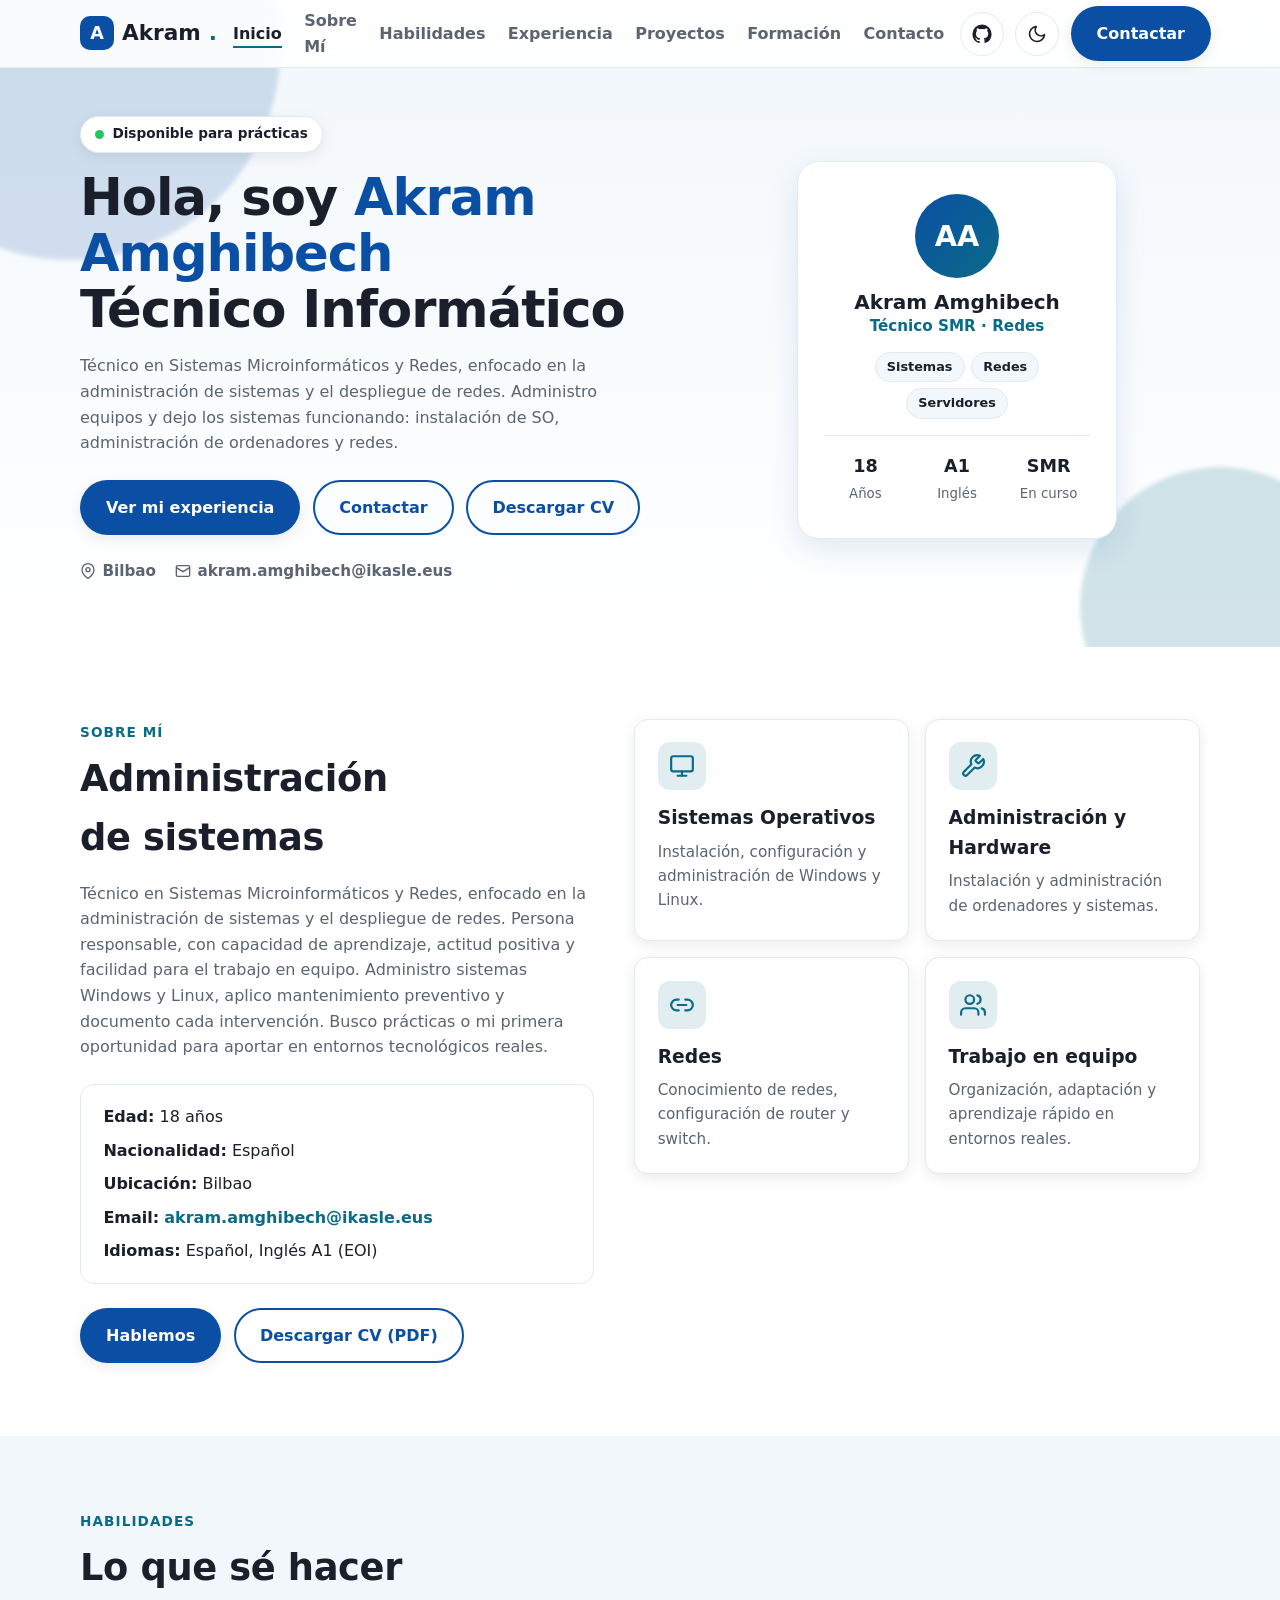
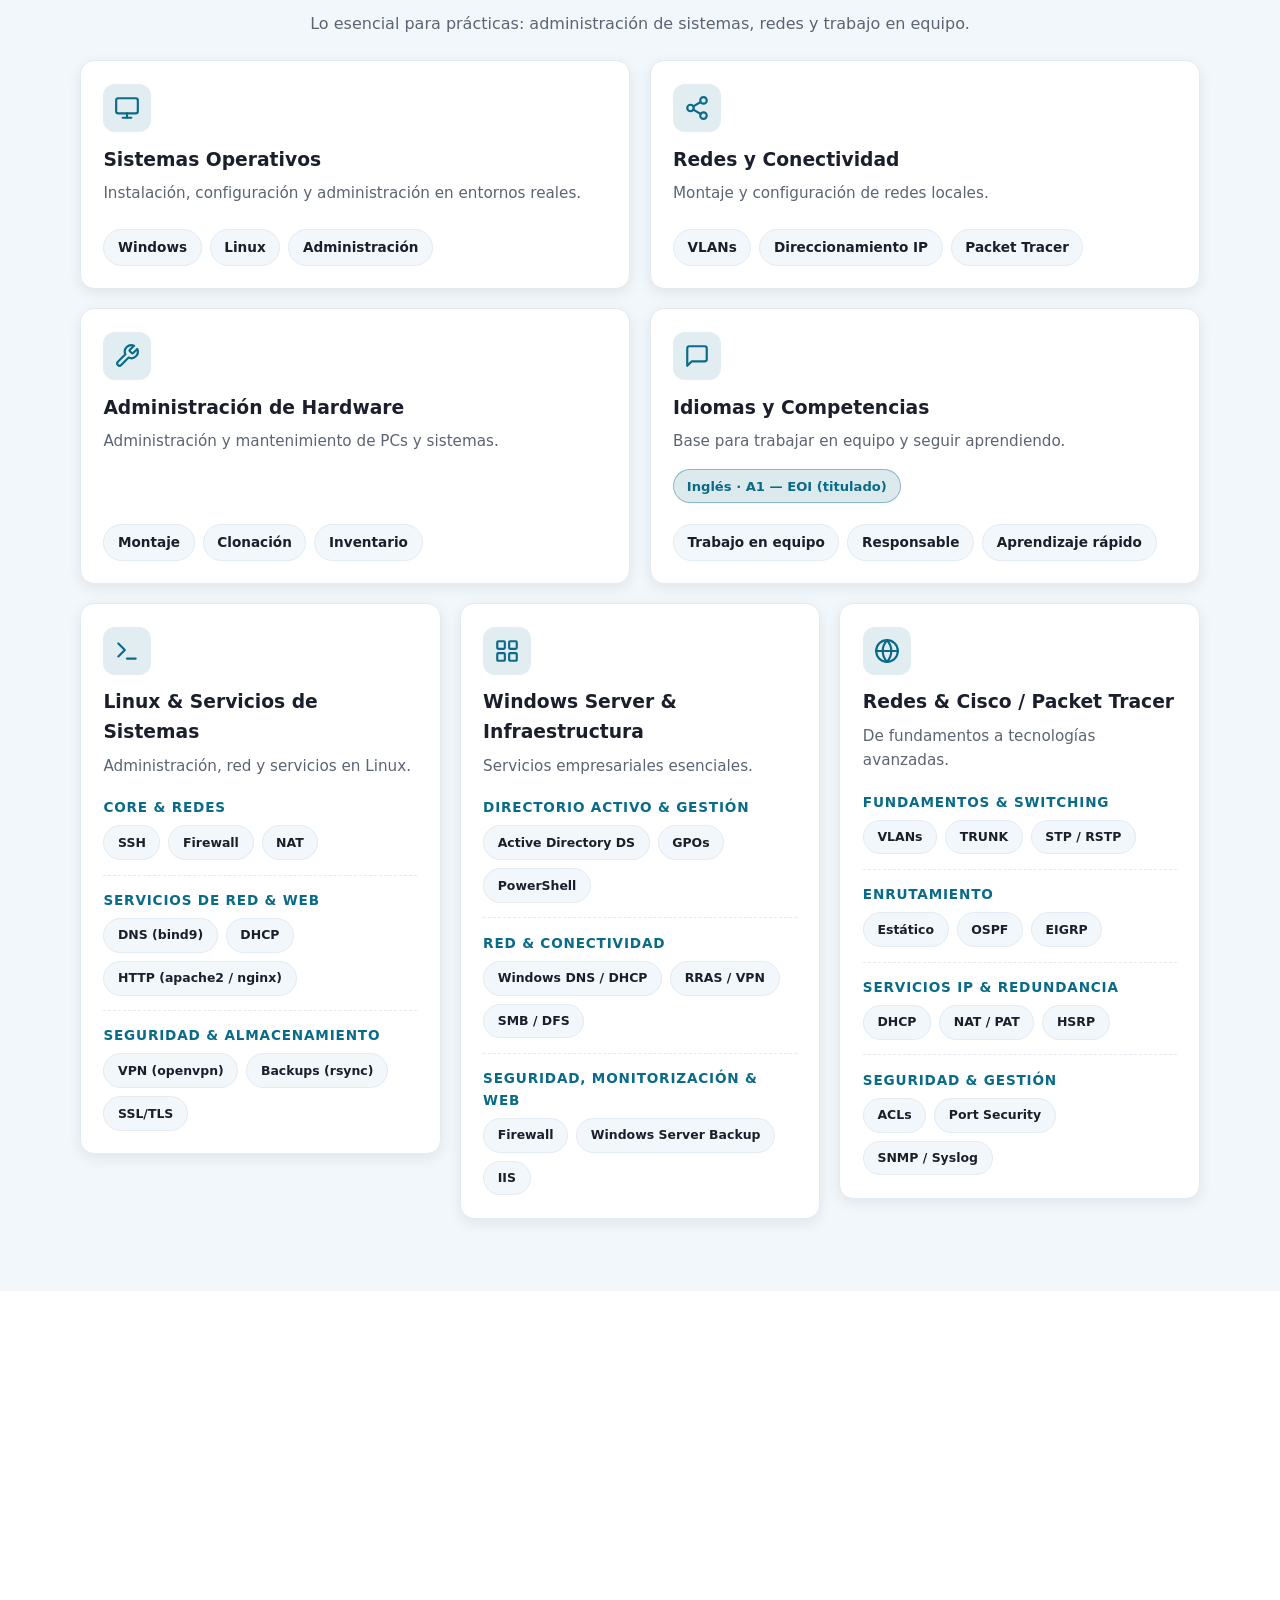
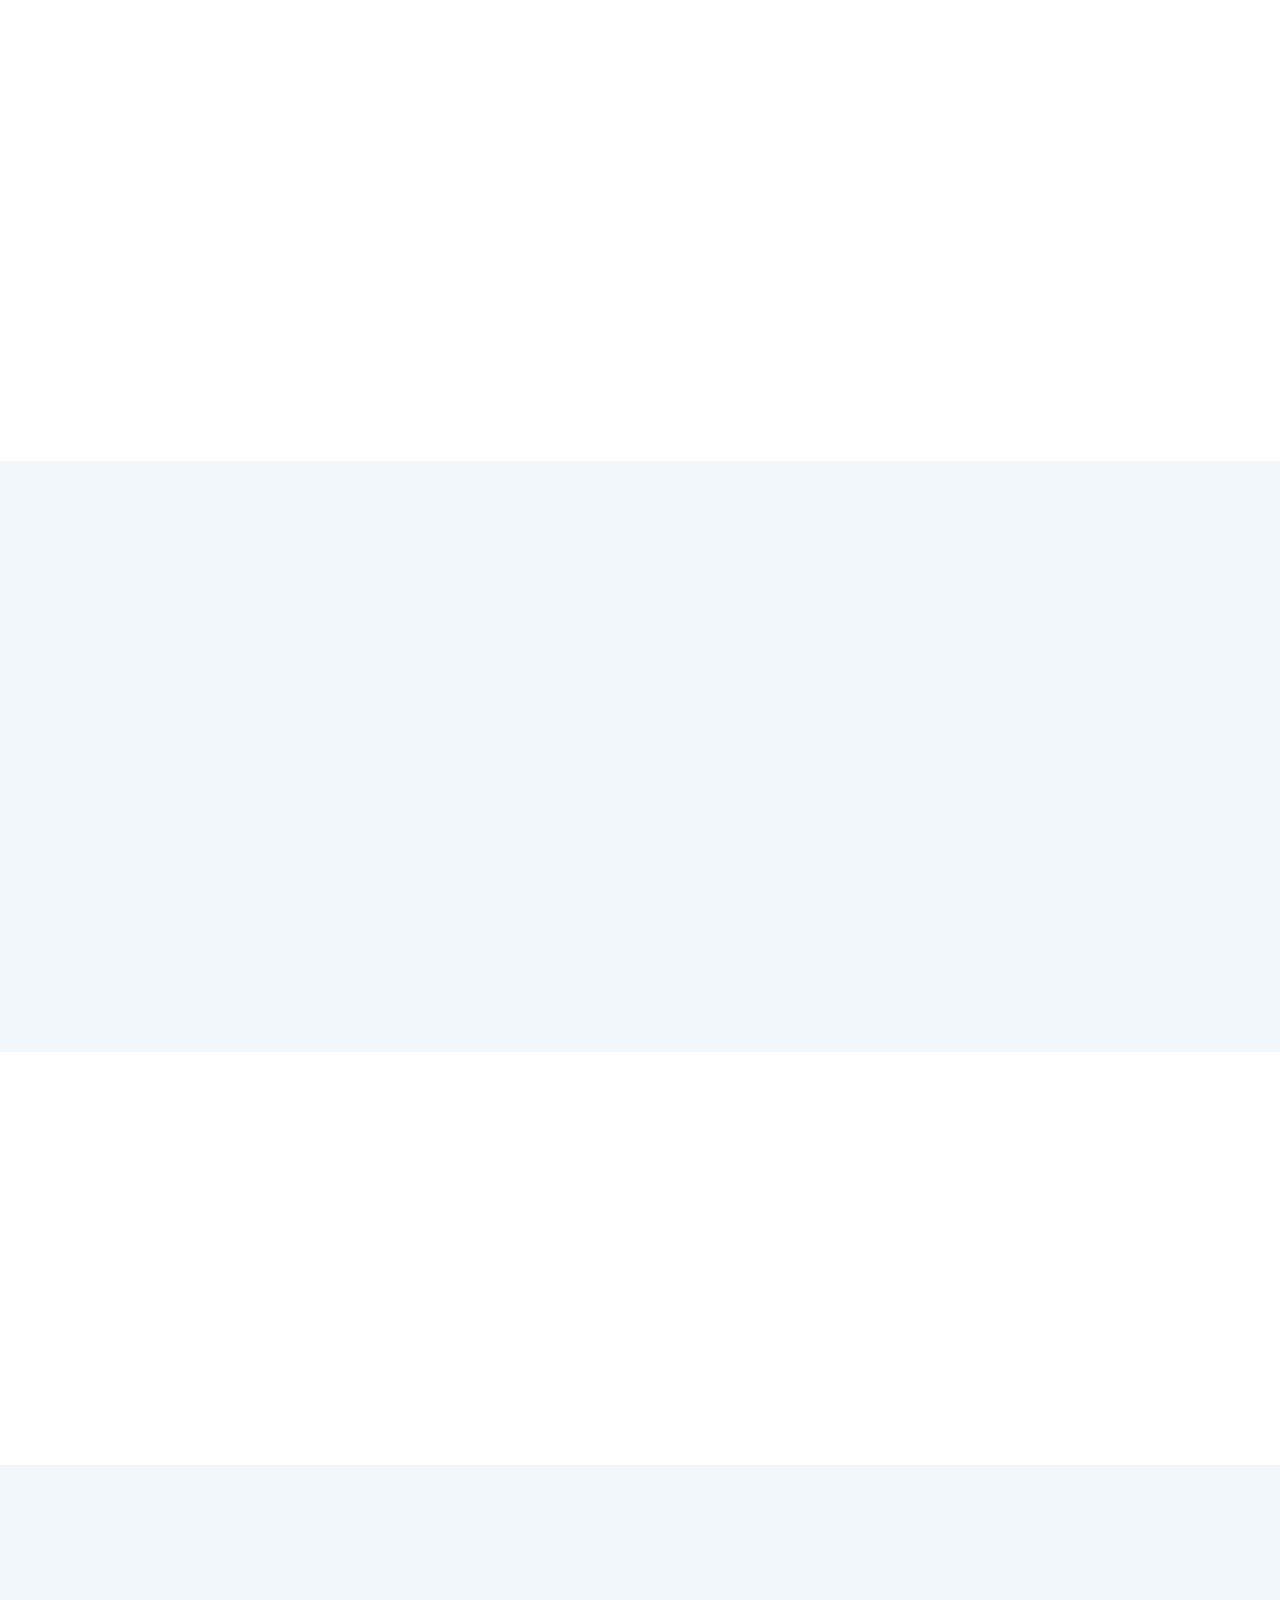
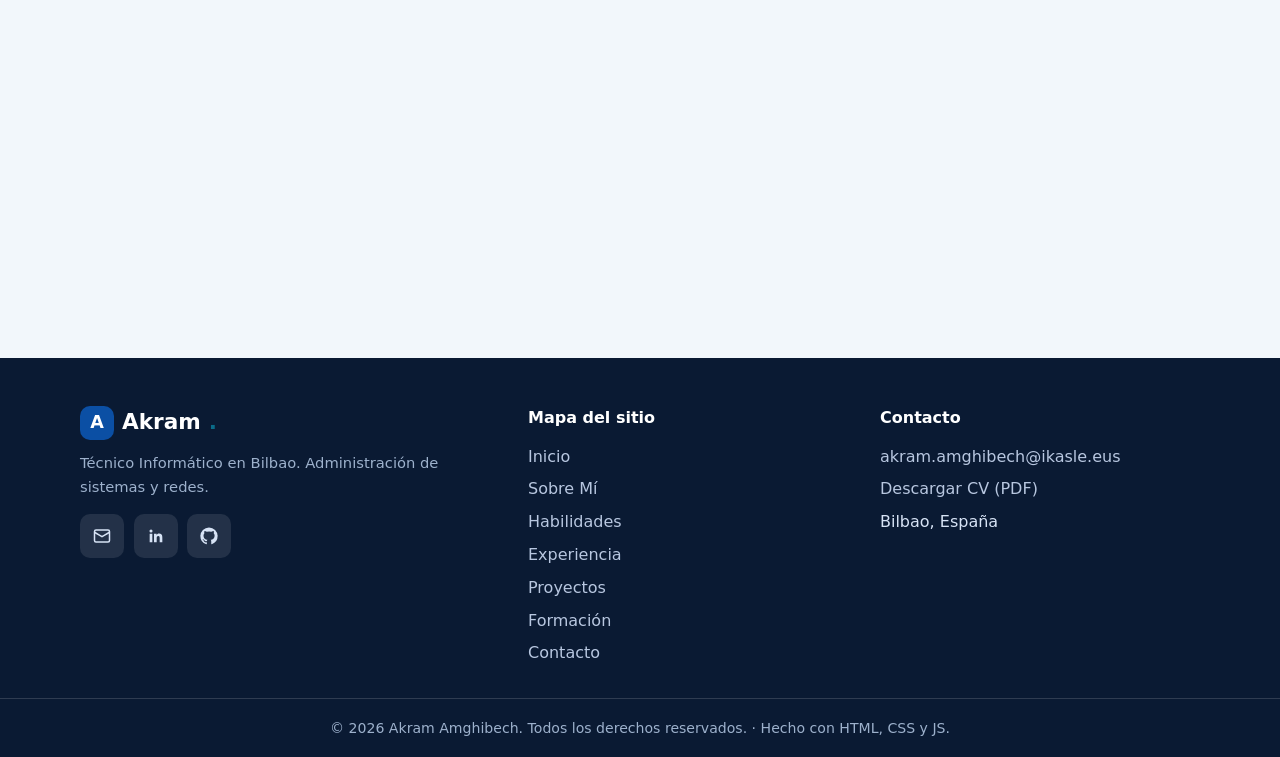
==== index.html @ 9b7a3755 "Portfolio v1: portfolio abierto y responsive" ====
<!DOCTYPE html>
<html lang="es" data-theme="light">
<head>
  <!-- Metadatos básicos y SEO -->
  <meta charset="UTF-8" />
  <meta name="viewport" content="width=device-width, initial-scale=1.0" />
  <meta name="description" content="Portfolio de Akram Amghibech, técnico SMR en Bilbao. Administración de sistemas Windows y Linux, redes Cisco. Busco prácticas en Bilbao y alrededores." />
  <meta name="author" content="Akram Amghibech" />
  <meta name="robots" content="index, follow" />
  <meta name="color-scheme" content="light dark" />
  <meta name="theme-color" media="(prefers-color-scheme: light)" content="#0b4fa4" />
  <meta name="theme-color" media="(prefers-color-scheme: dark)" content="#0b1220" />
  <link rel="canonical" href="https://akamto.github.io/Portfolio/" />

  <!-- Open Graph para compartir en LinkedIn y redes -->
  <meta property="og:type" content="website" />
  <meta property="og:locale" content="es_ES" />
  <meta property="og:site_name" content="Portfolio Akram Amghibech" />
  <meta property="og:url" content="https://akamto.github.io/Portfolio/" />
  <meta property="og:title" content="Akram Amghibech | Administración de Sistemas y Redes — Prácticas en Bilbao" />
  <meta property="og:description" content="Estudiante de SMR: servidores Windows y Linux y redes Cisco. Busco prácticas en Bilbao y alrededores." />
  <meta property="og:image" content="https://akamto.github.io/Portfolio/assets/og-cover.png" />
  <meta property="og:image:alt" content="Portfolio de Akram Amghibech, técnico SMR en Bilbao" />
  <meta property="og:image:width" content="1200" />
  <meta property="og:image:height" content="630" />
  <meta property="og:image:type" content="image/png" />
  <meta name="twitter:card" content="summary_large_image" />
  <meta name="twitter:title" content="Akram Amghibech | Administración de Sistemas y Redes" />
  <meta name="twitter:description" content="SMR en Bilbao: sistemas y redes. Busco prácticas." />
  <meta name="twitter:image" content="https://akamto.github.io/Portfolio/assets/og-cover.png" />
  <meta name="twitter:image:alt" content="Portfolio de Akram Amghibech, técnico SMR en Bilbao" />

  <title>Akram Amghibech | Administración de Sistemas y Redes — Prácticas en Bilbao</title>

  <!-- Evita flash de tema: aplica el tema guardado antes de pintar -->
  <script>
    (function () {
      try {
        var saved = localStorage.getItem('theme');
        if (saved === 'dark' || saved === 'light') {
          document.documentElement.setAttribute('data-theme', saved);
        } else if (window.matchMedia('(prefers-color-scheme: dark)').matches) {
          document.documentElement.setAttribute('data-theme', 'dark');
        }
      } catch (e) { /* modo privado: se queda en light */ }
    })();
  </script>

  <!-- Datos estructurados para Google -->
  <script type="application/ld+json">
  {
    "@context": "https://schema.org",
    "@type": "Person",
    "name": "Akram Amghibech",
    "jobTitle": "Técnico en Sistemas Microinformáticos y Redes",
    "address": { "@type": "PostalAddress", "addressLocality": "Bilbao", "addressCountry": "ES" },
    "email": "akram.amghibech@ikasle.eus",
    "url": "https://akamto.github.io/Portfolio/",
    "sameAs": [
      "https://github.com/akamto",
      "https://www.linkedin.com/in/akram-amghibech-tohami-880716360/"
    ],
    "knowsAbout": ["Windows Server", "Linux", "Redes Cisco", "Packet Tracer", "Active Directory", "DNS", "DHCP"]
  }
  </script>

  <!-- Solo CSS propio, sin frameworks -->
  <link rel="stylesheet" href="style.css" />
  <link rel="manifest" href="site.webmanifest" />
  <link rel="sitemap" type="application/xml" title="Sitemap" href="sitemap.xml" />
  <!-- Favicon SVG + ICO + PNG -->
  <link rel="icon" href="favicon.ico" sizes="48x48" />
  <link rel="icon" type="image/svg+xml" href="favicon.svg" />
  <link rel="icon" type="image/png" sizes="32x32" href="assets/favicon-32.png" />
  <link rel="apple-touch-icon" sizes="180x180" href="assets/apple-touch-icon.png" />
</head>
<body>

  <a class="skip-link" href="#contenido">Saltar al contenido principal</a>

  <!-- ================= HEADER / NAVBAR ================= -->
  <header class="header" id="header">
    <nav class="nav container" aria-label="Navegación principal">
      <!-- Logo -->
      <a href="#inicio" class="logo" aria-label="Ir al inicio">
        <span class="logo-badge" aria-hidden="true">A</span>
        Akram<span class="logo-accent">.</span>
      </a>

      <!-- Menú de navegación -->
      <ul class="nav-menu" id="nav-menu">
        <li><a href="#inicio" class="nav-link active" aria-current="page">Inicio</a></li>
        <li><a href="#sobre-mi" class="nav-link">Sobre Mí</a></li>
        <li><a href="#habilidades" class="nav-link">Habilidades</a></li>
        <li><a href="#experiencia" class="nav-link">Experiencia</a></li>
        <li><a href="#proyectos" class="nav-link">Proyectos</a></li>
        <li><a href="#formacion" class="nav-link">Formación</a></li>
        <li><a href="#contacto" class="nav-link">Contacto</a></li>
        <!-- CTA visible solo en móvil dentro del menú -->
        <li class="nav-cta-mobile"><a href="#contacto" class="btn btn-primary">Contactar</a></li>
      </ul>
      <!-- Overlay para cerrar el menú al tocar fuera (solo móvil) -->
      <div class="nav-overlay" id="nav-overlay" aria-hidden="true"></div>

      <!-- Acciones: modo oscuro + CTA + hamburguesa -->
      <div class="nav-actions">
        <!-- Código abierto en GitHub -->
        <a href="https://github.com/akamto/Portfolio" target="_blank" rel="noopener noreferrer" class="repo-link" aria-label="Ver código fuente en GitHub" title="Código abierto en GitHub">
          <svg xmlns="http://www.w3.org/2000/svg" width="20" height="20" viewBox="0 0 24 24" fill="currentColor" aria-hidden="true"><path d="M12 .5A11.5 11.5 0 0 0 .5 12a11.5 11.5 0 0 0 7.86 10.93c.58.1.79-.25.79-.56v-2c-3.2.7-3.87-1.54-3.87-1.54-.53-1.33-1.28-1.69-1.28-1.69-1.05-.72.08-.7.08-.7 1.16.08 1.77 1.19 1.77 1.19 1.03 1.77 2.7 1.26 3.36.96.1-.75.4-1.26.73-1.55-2.55-.29-5.23-1.28-5.23-5.68 0-1.26.45-2.28 1.19-3.09-.12-.29-.52-1.46.11-3.05 0 0 .97-.31 3.18 1.18a11 11 0 0 1 5.8 0c2.2-1.49 3.17-1.18 3.17-1.18.63 1.59.23 2.76.11 3.05.74.81 1.19 1.83 1.19 3.09 0 4.41-2.69 5.38-5.25 5.67.41.36.78 1.06.78 2.14v3.17c0 .31.2.67.8.55A11.5 11.5 0 0 0 23.5 12 11.5 11.5 0 0 0 12 .5z"/></svg>
        </a>

        <!-- Botón modo oscuro / claro -->
        <button id="theme-toggle" class="theme-toggle" type="button" aria-label="Cambiar a modo oscuro" title="Cambiar tema">
          <!-- Icono luna (se muestra en modo claro) -->
          <svg class="icon-moon" xmlns="http://www.w3.org/2000/svg" width="20" height="20" viewBox="0 0 24 24" fill="none" stroke="currentColor" stroke-width="2" stroke-linecap="round" stroke-linejoin="round" aria-hidden="true"><path d="M21 12.79A9 9 0 1 1 11.21 3 7 7 0 0 0 21 12.79z"/></svg>
          <!-- Icono sol (se muestra en modo oscuro) -->
          <svg class="icon-sun" xmlns="http://www.w3.org/2000/svg" width="20" height="20" viewBox="0 0 24 24" fill="none" stroke="currentColor" stroke-width="2" stroke-linecap="round" stroke-linejoin="round" aria-hidden="true"><circle cx="12" cy="12" r="5"/><line x1="12" y1="1" x2="12" y2="3"/><line x1="12" y1="21" x2="12" y2="23"/><line x1="4.22" y1="4.22" x2="5.64" y2="5.64"/><line x1="18.36" y1="18.36" x2="19.78" y2="19.78"/><line x1="1" y1="12" x2="3" y2="12"/><line x1="21" y1="12" x2="23" y2="12"/><line x1="4.22" y1="19.78" x2="5.64" y2="18.36"/><line x1="18.36" y1="5.64" x2="19.78" y2="4.22"/></svg>
        </button>

        <a href="#contacto" class="btn btn-primary nav-cta-desktop">Contactar</a>

        <!-- Botón hamburguesa para móvil -->
        <button class="nav-toggle" id="nav-toggle" type="button" aria-label="Abrir menú" aria-expanded="false" aria-controls="nav-menu">
          <span class="bar" aria-hidden="true"></span>
          <span class="bar" aria-hidden="true"></span>
          <span class="bar" aria-hidden="true"></span>
        </button>
      </div>
    </nav>
  </header>

  <main id="contenido" tabindex="-1">
    <!-- ================= HERO SECTION ================= -->
    <section id="inicio" class="hero" aria-labelledby="hero-title">
      <!-- Formas decorativas tipo CV (solo CSS) -->
      <div class="hero-blob blob-1" aria-hidden="true"></div>
      <div class="hero-blob blob-2" aria-hidden="true"></div>

      <div class="container hero-grid">
        <!-- Texto principal -->
        <div class="hero-text">
          <span class="badge"><span class="dot" aria-hidden="true"></span> Disponible para prácticas</span>
          <h1 id="hero-title">Hola, soy <span class="highlight">Akram Amghibech</span><br />Técnico Informático</h1>
          <p class="hero-subtitle">
            Técnico en Sistemas Microinformáticos y Redes, enfocado en la administración de
            sistemas y el despliegue de redes. Administro equipos y dejo los sistemas
            funcionando: instalación de SO, administración de ordenadores y redes.
          </p>
          <div class="hero-buttons">
            <a href="#experiencia" class="btn btn-primary">Ver mi experiencia</a>
            <a href="#contacto" class="btn btn-outline">Contactar</a>
            <a href="cv-akram-amghibech.pdf" class="btn btn-outline" download>Descargar CV</a>
          </div>
          <!-- Datos rápidos de contacto -->
          <ul class="hero-meta">
            <li>
              <svg xmlns="http://www.w3.org/2000/svg" width="16" height="16" viewBox="0 0 24 24" fill="none" stroke="currentColor" stroke-width="2" aria-hidden="true"><path d="M21 10c0 7-9 13-9 13s-9-6-9-13a9 9 0 0 1 18 0z"/><circle cx="12" cy="10" r="3"/></svg>
              Bilbao
            </li>
            <li>
              <svg xmlns="http://www.w3.org/2000/svg" width="16" height="16" viewBox="0 0 24 24" fill="none" stroke="currentColor" stroke-width="2" aria-hidden="true"><rect x="2" y="4" width="20" height="16" rx="2"/><path d="m22 7-10 6L2 7"/></svg>
              <a href="mailto:akram.amghibech@ikasle.eus?subject=Contacto%20desde%20tu%20portfolio">akram.amghibech@ikasle.eus</a>
            </li>
          </ul>
        </div>

        <!-- Elemento visual destacado -->
        <div class="hero-visual">
          <div class="profile-card">
            <div class="profile-avatar" aria-hidden="true">AA</div>
            <p class="profile-name">Akram Amghibech</p>
            <p class="profile-role">Técnico SMR · Redes</p>
            <div class="profile-tags">
              <span>Sistemas</span><span>Redes</span><span>Servidores</span>
            </div>
            <div class="profile-info">
              <div><strong>18</strong><small>Años</small></div>
              <div><strong>A1</strong><small>Inglés</small></div>
              <div><strong>SMR</strong><small>En curso</small></div>
            </div>
          </div>
        </div>
      </div>
    </section>

    <!-- ================= SECCIÓN 2: SOBRE MÍ ================= -->
    <section id="sobre-mi" class="section" aria-labelledby="sobre-mi-title">
      <div class="container grid-2 reveal">
        <div>
          <span class="section-tag">Sobre mí</span>
          <h2 class="section-title" id="sobre-mi-title">Administración de sistemas</h2>
          <p class="section-text">
            Técnico en Sistemas Microinformáticos y Redes, enfocado en la administración de
            sistemas y el despliegue de redes. Persona responsable, con
            capacidad de aprendizaje, actitud positiva y facilidad para el trabajo en equipo.
            Administro sistemas Windows y Linux, aplico mantenimiento preventivo y
            documento cada intervención. Busco prácticas o mi primera oportunidad para aportar
            en entornos tecnológicos reales.
          </p>
          <!-- Datos personales -->
          <ul class="about-list">
            <li><strong>Edad:</strong> 18 años</li>
            <li><strong>Nacionalidad:</strong> Español</li>
            <li><strong>Ubicación:</strong> Bilbao</li>
            <li><strong>Email:</strong> <a href="mailto:akram.amghibech@ikasle.eus?subject=Contacto%20desde%20tu%20portfolio">akram.amghibech@ikasle.eus</a></li>
            <li><strong>Idiomas:</strong> Español, Inglés A1 (EOI)</li>
          </ul>
          <div class="about-cta">
            <a href="#contacto" class="btn btn-primary">Hablemos</a>
            <a href="cv-akram-amghibech.pdf" class="btn btn-outline" download>Descargar CV (PDF)</a>
          </div>
        </div>
        <!-- Servicios que puedo ofrecer -->
        <div class="about-cards">
          <article class="card">
            <div class="card-icon"><svg xmlns="http://www.w3.org/2000/svg" width="28" height="28" viewBox="0 0 24 24" fill="none" stroke="currentColor" stroke-width="2" stroke-linecap="round" stroke-linejoin="round" aria-hidden="true"><rect x="2" y="3" width="20" height="14" rx="2"/><line x1="8" y1="21" x2="16" y2="21"/><line x1="12" y1="17" x2="12" y2="21"/></svg></div>
            <h3>Sistemas Operativos</h3>
            <p>Instalación, configuración y administración de Windows y Linux.</p>
          </article>
          <article class="card">
            <div class="card-icon"><svg xmlns="http://www.w3.org/2000/svg" width="28" height="28" viewBox="0 0 24 24" fill="none" stroke="currentColor" stroke-width="2" stroke-linecap="round" stroke-linejoin="round" aria-hidden="true"><path d="M14.7 6.3a1 1 0 0 0 0 1.4l1.6 1.6a1 1 0 0 0 1.4 0l3.77-3.77a6 6 0 0 1-7.94 7.94l-6.91 6.91a2.12 2.12 0 0 1-3-3l6.91-6.91a6 6 0 0 1 7.94-7.94l-3.76 3.76z"/></svg></div>
            <h3>Administración y Hardware</h3>
            <p>Instalación y administración de ordenadores y sistemas.</p>
          </article>
          <article class="card">
            <div class="card-icon"><svg xmlns="http://www.w3.org/2000/svg" width="28" height="28" viewBox="0 0 24 24" fill="none" stroke="currentColor" stroke-width="2" stroke-linecap="round" stroke-linejoin="round" aria-hidden="true"><path d="M9 17H7A5 5 0 0 1 7 7h2"/><path d="M15 7h2a5 5 0 1 1 0 10h-2"/><line x1="8" y1="12" x2="16" y2="12"/></svg></div>
            <h3>Redes</h3>
            <p>Conocimiento de redes, configuración de router y switch.</p>
          </article>
          <article class="card">
            <div class="card-icon"><svg xmlns="http://www.w3.org/2000/svg" width="28" height="28" viewBox="0 0 24 24" fill="none" stroke="currentColor" stroke-width="2" stroke-linecap="round" stroke-linejoin="round" aria-hidden="true"><path d="M17 21v-2a4 4 0 0 0-4-4H5a4 4 0 0 0-4 4v2"/><circle cx="9" cy="7" r="4"/><path d="M23 21v-2a4 4 0 0 0-3-3.87"/><path d="M16 3.13a4 4 0 0 1 0 7.75"/></svg></div>
            <h3>Trabajo en equipo</h3>
            <p>Organización, adaptación y aprendizaje rápido en entornos reales.</p>
          </article>
        </div>
      </div>
    </section>

    <!-- ================= SECCIÓN HABILIDADES (todo en un solo bloque) ================= -->
    <section id="habilidades" class="section section-alt" aria-labelledby="habilidades-title">
      <div class="container reveal">
        <span class="section-tag">Habilidades</span>
        <h2 class="section-title" id="habilidades-title">Lo que sé hacer</h2>
        <p class="section-text center">Lo esencial para prácticas: administración de sistemas, redes y trabajo en equipo.</p>

        <!-- Habilidades generales más importantes -->
        <div class="skills-grid">
          <article class="card skill-category">
            <div class="card-icon"><svg xmlns="http://www.w3.org/2000/svg" width="28" height="28" viewBox="0 0 24 24" fill="none" stroke="currentColor" stroke-width="2" stroke-linecap="round" stroke-linejoin="round" aria-hidden="true"><rect x="2" y="3" width="20" height="14" rx="2"/><line x1="8" y1="21" x2="16" y2="21"/><line x1="12" y1="17" x2="12" y2="21"/></svg></div>
            <h3>Sistemas Operativos</h3>
            <p>Instalación, configuración y administración en entornos reales.</p>
            <div class="chips">
              <span>Windows</span><span>Linux</span><span>Administración</span>
            </div>
          </article>

          <article class="card skill-category">
            <div class="card-icon"><svg xmlns="http://www.w3.org/2000/svg" width="28" height="28" viewBox="0 0 24 24" fill="none" stroke="currentColor" stroke-width="2" stroke-linecap="round" stroke-linejoin="round" aria-hidden="true"><circle cx="18" cy="5" r="3"/><circle cx="6" cy="12" r="3"/><circle cx="18" cy="19" r="3"/><line x1="8.59" y1="13.51" x2="15.42" y2="17.49"/><line x1="15.41" y1="6.51" x2="8.59" y2="10.49"/></svg></div>
            <h3>Redes y Conectividad</h3>
            <p>Montaje y configuración de redes locales.</p>
            <div class="chips">
              <span>VLANs</span><span>Direccionamiento IP</span><span>Packet Tracer</span>
            </div>
          </article>

          <article class="card skill-category">
            <div class="card-icon"><svg xmlns="http://www.w3.org/2000/svg" width="28" height="28" viewBox="0 0 24 24" fill="none" stroke="currentColor" stroke-width="2" stroke-linecap="round" stroke-linejoin="round" aria-hidden="true"><path d="M14.7 6.3a1 1 0 0 0 0 1.4l1.6 1.6a1 1 0 0 0 1.4 0l3.77-3.77a6 6 0 0 1-7.94 7.94l-6.91 6.91a2.12 2.12 0 0 1-3-3l6.91-6.91a6 6 0 0 1 7.94-7.94l-3.76 3.76z"/></svg></div>
            <h3>Administración de Hardware</h3>
            <p>Administración y mantenimiento de PCs y sistemas.</p>
            <div class="chips">
              <span>Montaje</span><span>Clonación</span><span>Inventario</span>
            </div>
          </article>

          <article class="card skill-category">
            <div class="card-icon"><svg xmlns="http://www.w3.org/2000/svg" width="28" height="28" viewBox="0 0 24 24" fill="none" stroke="currentColor" stroke-width="2" stroke-linecap="round" stroke-linejoin="round" aria-hidden="true"><path d="M21 15a2 2 0 0 1-2 2H7l-4 4V5a2 2 0 0 1 2-2h14a2 2 0 0 1 2 2z"/></svg></div>
            <h3>Idiomas y Competencias</h3>
            <p>Base para trabajar en equipo y seguir aprendiendo.</p>
            <span class="lang-badge">Inglés · A1 — EOI (titulado)</span>
            <div class="chips">
              <span>Trabajo en equipo</span><span>Responsable</span><span>Aprendizaje rápido</span>
            </div>
          </article>
        </div>

        <!-- Continuación del mismo bloque: Linux, Windows Server y Cisco -->
        <div class="tech-grid">
          <!-- 1. Linux -->
          <article class="card tech-card">
            <div class="card-icon"><svg xmlns="http://www.w3.org/2000/svg" width="28" height="28" viewBox="0 0 24 24" fill="none" stroke="currentColor" stroke-width="2" stroke-linecap="round" stroke-linejoin="round" aria-hidden="true"><polyline points="4 17 10 11 4 5"/><line x1="12" y1="19" x2="20" y2="19"/></svg></div>
            <h3>Linux &amp; Servicios de Sistemas</h3>
            <p>Administración, red y servicios en Linux.</p>

            <h4 class="tech-sub">Core &amp; Redes</h4>
            <div class="chips small">
              <span>SSH</span><span>Firewall</span><span>NAT</span>
            </div>

            <h4 class="tech-sub">Servicios de Red &amp; Web</h4>
            <div class="chips small">
              <span>DNS (bind9)</span><span>DHCP</span><span>HTTP (apache2 / nginx)</span>
            </div>

            <h4 class="tech-sub">Seguridad &amp; Almacenamiento</h4>
            <div class="chips small">
              <span>VPN (openvpn)</span><span>Backups (rsync)</span><span>SSL/TLS</span>
            </div>
          </article>

          <!-- 2. Windows Server -->
          <article class="card tech-card">
            <div class="card-icon"><svg xmlns="http://www.w3.org/2000/svg" width="28" height="28" viewBox="0 0 24 24" fill="none" stroke="currentColor" stroke-width="2" stroke-linecap="round" stroke-linejoin="round" aria-hidden="true"><rect x="3" y="3" width="7" height="7" rx="1"/><rect x="14" y="3" width="7" height="7" rx="1"/><rect x="14" y="14" width="7" height="7" rx="1"/><rect x="3" y="14" width="7" height="7" rx="1"/></svg></div>
            <h3>Windows Server &amp; Infraestructura</h3>
            <p>Servicios empresariales esenciales.</p>

            <h4 class="tech-sub">Directorio Activo &amp; Gestión</h4>
            <div class="chips small">
              <span>Active Directory DS</span><span>GPOs</span><span>PowerShell</span>
            </div>

            <h4 class="tech-sub">Red &amp; Conectividad</h4>
            <div class="chips small">
              <span>Windows DNS / DHCP</span><span>RRAS / VPN</span><span>SMB / DFS</span>
            </div>

            <h4 class="tech-sub">Seguridad, Monitorización &amp; Web</h4>
            <div class="chips small">
              <span>Firewall</span><span>Windows Server Backup</span><span>IIS</span>
            </div>
          </article>

          <!-- 3. Redes Cisco -->
          <article class="card tech-card">
            <div class="card-icon"><svg xmlns="http://www.w3.org/2000/svg" width="28" height="28" viewBox="0 0 24 24" fill="none" stroke="currentColor" stroke-width="2" stroke-linecap="round" stroke-linejoin="round" aria-hidden="true"><circle cx="12" cy="12" r="10"/><line x1="2" y1="12" x2="22" y2="12"/><path d="M12 2a15.3 15.3 0 0 1 4 10 15.3 15.3 0 0 1-4 10 15.3 15.3 0 0 1-4-10 15.3 15.3 0 0 1 4-10z"/></svg></div>
            <h3>Redes &amp; Cisco / Packet Tracer</h3>
            <p>De fundamentos a tecnologías avanzadas.</p>

            <h4 class="tech-sub">Fundamentos &amp; Switching</h4>
            <div class="chips small">
              <span>VLANs</span><span>TRUNK</span><span>STP / RSTP</span>
            </div>

            <h4 class="tech-sub">Enrutamiento</h4>
            <div class="chips small">
              <span>Estático</span><span>OSPF</span><span>EIGRP</span>
            </div>

            <h4 class="tech-sub">Servicios IP &amp; Redundancia</h4>
            <div class="chips small">
              <span>DHCP</span><span>NAT / PAT</span><span>HSRP</span>
            </div>

            <h4 class="tech-sub">Seguridad &amp; Gestión</h4>
            <div class="chips small">
              <span>ACLs</span><span>Port Security</span><span>SNMP / Syslog</span>
            </div>
          </article>
        </div>
      </div>
    </section>

    <!-- ================= SECCIÓN 3: EXPERIENCIA / PROYECTOS ================= -->
    <section id="experiencia" class="section" aria-labelledby="experiencia-title">
      <div class="container reveal">
        <span class="section-tag">Experiencia</span>
        <h2 class="section-title" id="experiencia-title">Experiencia laboral</h2>

        <!-- Timeline -->
        <div class="timeline">
          <article class="timeline-item">
            <span class="timeline-dot" aria-hidden="true"></span>
            <div class="timeline-card">
              <span class="timeline-date"><time datetime="2026-04-27">27/04/2026</time> — <time datetime="2026-05-12">12/05/2026</time> · 2 semanas · IES San Adrian BHI</span>
              <h3>Becario Técnico Informático</h3>
              <p>Administración de sistemas en entorno educativo: mantenimiento preventivo de equipos, administración de hardware y software, y gestión de aulas con registro de actuaciones.</p>
              <div class="chips small"><span>Administración de sistemas</span><span>Mantenimiento preventivo</span><span>Gestión de aulas</span></div>
            </div>
          </article>
        </div>

        <!-- Proyectos de laboratorio: iniciativa técnica más allá de lo básico -->
        <h3 class="subsection">Proyectos de Laboratorio y Prácticas SMR</h3>
        <div class="projects-grid">
          <article class="card project">
            <h4>Montaje y clonado de PCs</h4>
            <p>Instalación limpia de Windows/Linux, drivers, particiones y copias de seguridad.</p>
            <span class="project-tag">Sistemas</span>
          </article>
          <article class="card project">
            <h4>Red local con Packet Tracer</h4>
            <p>Direccionamiento IP, VLANs básicas y configuración de router y switch.</p>
            <span class="project-tag">Redes</span>
          </article>
          <article class="card project">
            <h4>Administración de usuarios</h4>
            <p>Gestión de cuentas, permisos y documentación en entorno real (prácticas).</p>
            <span class="project-tag">Administración</span>
          </article>
        </div>
      </div>
    </section>

    <!-- ================= MIS PROYECTOS (conectado con GitHub) ================= -->
    <section id="proyectos" class="section section-alt" aria-labelledby="proyectos-title">
      <div class="container reveal">
        <span class="section-tag">Mis proyectos</span>
        <h2 class="section-title" id="proyectos-title">Proyectos en GitHub</h2>
        <p class="section-text center">Prácticas de laboratorio del ciclo SMR publicadas en mi GitHub. Código, configuraciones y documentación.</p>

        <!-- TODO: cuando publiques cada práctica, apunta cada tarjeta a su repo (https://github.com/akamto/nombre-repo) -->
        <div class="projects-grid">
          <article class="card project">
            <h4>Administración de sistemas Linux</h4>
            <p>Scripts y configuraciones: SSH, DNS, DHCP, backups con rsync y servicios web.</p>
            <a class="project-link" href="https://github.com/akamto?tab=repositories" target="_blank" rel="noopener noreferrer" aria-label="Ver proyectos de Linux en GitHub">Ver en GitHub
              <svg xmlns="http://www.w3.org/2000/svg" width="14" height="14" viewBox="0 0 24 24" fill="none" stroke="currentColor" stroke-width="2" stroke-linecap="round" stroke-linejoin="round" aria-hidden="true"><path d="M18 13v6a2 2 0 0 1-2 2H5a2 2 0 0 1-2-2V8a2 2 0 0 1 2-2h6"/><polyline points="15 3 21 3 21 9"/><line x1="10" y1="14" x2="21" y2="3"/></svg>
            </a>
          </article>
          <article class="card project">
            <h4>Redes Cisco / Packet Tracer</h4>
            <p>Topologías con VLANs, direccionamiento IP y enrutamiento. Archivos .pkt y guías.</p>
            <a class="project-link" href="https://github.com/akamto?tab=repositories" target="_blank" rel="noopener noreferrer" aria-label="Ver proyectos de redes en GitHub">Ver en GitHub
              <svg xmlns="http://www.w3.org/2000/svg" width="14" height="14" viewBox="0 0 24 24" fill="none" stroke="currentColor" stroke-width="2" stroke-linecap="round" stroke-linejoin="round" aria-hidden="true"><path d="M18 13v6a2 2 0 0 1-2 2H5a2 2 0 0 1 2-2h6"/><polyline points="15 3 21 3 21 9"/><line x1="10" y1="14" x2="21" y2="3"/></svg>
            </a>
          </article>
          <article class="card project">
            <h4>Windows Server y scripts</h4>
            <p>Alta de usuarios con PowerShell, GPOs documentadas y copias de seguridad.</p>
            <a class="project-link" href="https://github.com/akamto?tab=repositories" target="_blank" rel="noopener noreferrer" aria-label="Ver proyectos de Windows Server en GitHub">Ver en GitHub
              <svg xmlns="http://www.w3.org/2000/svg" width="14" height="14" viewBox="0 0 24 24" fill="none" stroke="currentColor" stroke-width="2" stroke-linecap="round" stroke-linejoin="round" aria-hidden="true"><path d="M18 13v6a2 2 0 0 1-2 2H5a2 2 0 0 1 2-2h6"/><polyline points="15 3 21 3 21 9"/><line x1="10" y1="14" x2="21" y2="3"/></svg>
            </a>
          </article>
        </div>

        <div class="contact-cta">
          <a class="btn btn-primary" href="https://github.com/akamto?tab=repositories" target="_blank" rel="noopener noreferrer me">Ver todo en GitHub</a>
          <a class="btn btn-outline" href="https://www.linkedin.com/in/akram-amghibech-tohami-880716360/" target="_blank" rel="noopener noreferrer me">Mi LinkedIn</a>
        </div>
      </div>
    </section>

    <!-- ================= FORMACIÓN ================= -->
    <section id="formacion" class="section" aria-labelledby="formacion-title">
      <div class="container reveal">
        <span class="section-tag">Formación</span>
        <h2 class="section-title" id="formacion-title">Formación académica</h2>
        <div class="edu-grid">
          <article class="card edu featured">
            <span class="edu-status">En curso</span>
            <h3>CIFP Txurdinaga LHII</h3>
            <p class="edu-date">2025 — 2027</p>
            <p>Técnico en Sistemas Microinformáticos y Redes.</p>
          </article>
          <article class="card edu">
            <h3>Escuela Oficial de Idiomas</h3>
            <p class="edu-date">2024 — 2025</p>
            <p>Inglés A1 titulado.</p>
          </article>
          <article class="card edu">
            <h3>IES San Adrian BHI</h3>
            <p class="edu-date">2021 — 2025</p>
            <p>Educación Secundaria Obligatoria.</p>
          </article>
        </div>
      </div>
    </section>

    <!-- ================= SECCIÓN 4: CONTACTO (sin formulario, contacto directo) ================= -->
    <section id="contacto" class="section section-alt" aria-labelledby="contacto-title">
      <div class="container reveal">
        <span class="section-tag">Contacto</span>
        <h2 class="section-title" id="contacto-title">¿Hablamos?</h2>
        <p class="section-text center">Busco prácticas en empresas de Bilbao y alrededores — administración de sistemas y redes. Escríbeme por email o descárgate mi CV.</p>

        <!-- Tarjetas de contacto directo (funcionan sin backend) -->
        <div class="contact-grid">
          <a class="contact-item" href="mailto:akram.amghibech@ikasle.eus?subject=Contacto%20desde%20tu%20portfolio">
            <span class="contact-icon"><svg xmlns="http://www.w3.org/2000/svg" width="24" height="24" viewBox="0 0 24 24" fill="none" stroke="currentColor" stroke-width="2" stroke-linecap="round" stroke-linejoin="round" aria-hidden="true"><rect x="2" y="4" width="20" height="16" rx="2"/><path d="m22 7-10 6L2 7"/></svg></span>
            <span><strong>Email</strong><small>akram.amghibech@ikasle.eus</small></span>
          </a>
          <a class="contact-item" href="cv-akram-amghibech.pdf" download>
            <span class="contact-icon"><svg xmlns="http://www.w3.org/2000/svg" width="24" height="24" viewBox="0 0 24 24" fill="none" stroke="currentColor" stroke-width="2" stroke-linecap="round" stroke-linejoin="round" aria-hidden="true"><path d="M21 15v4a2 2 0 0 1-2 2H5a2 2 0 0 1-2-2v-4"/><polyline points="7 10 12 15 17 10"/><line x1="12" y1="15" x2="12" y2="3"/></svg></span>
            <span><strong>Currículum</strong><small>Descargar CV en PDF</small></span>
          </a>
          <div class="contact-item">
            <span class="contact-icon"><svg xmlns="http://www.w3.org/2000/svg" width="24" height="24" viewBox="0 0 24 24" fill="none" stroke="currentColor" stroke-width="2" stroke-linecap="round" stroke-linejoin="round" aria-hidden="true"><path d="M21 10c0 7-9 13-9 13s-9-6-9-13a9 9 0 0 1 18 0z"/><circle cx="12" cy="10" r="3"/></svg></span>
            <span><strong>Ubicación</strong><small>Bilbao, España</small></span>
          </div>
        </div>

        <div class="contact-cta">
          <a class="btn btn-primary" href="mailto:akram.amghibech@ikasle.eus?subject=Quiero%20contactar%20contigo">Enviar email</a>
          <a class="btn btn-outline" href="cv-akram-amghibech.pdf" download>Descargar CV</a>
        </div>
      </div>
    </section>
  </main>

  <!-- ================= FOOTER ================= -->
  <footer class="footer">
    <div class="container footer-grid">
      <div>
        <a href="#inicio" class="logo"><span class="logo-badge" aria-hidden="true">A</span> Akram<span class="logo-accent">.</span></a>
        <p class="footer-desc">Técnico Informático en Bilbao. Administración de sistemas y redes.</p>
        <!-- Redes sociales con SVG (sin librerías) -->
        <div class="social">
          <a href="mailto:akram.amghibech@ikasle.eus" aria-label="Email">
            <svg xmlns="http://www.w3.org/2000/svg" width="18" height="18" viewBox="0 0 24 24" fill="none" stroke="currentColor" stroke-width="2" aria-hidden="true"><rect x="2" y="4" width="20" height="16" rx="2"/><path d="m22 7-10 6L2 7"/></svg>
          </a>
          <a href="https://www.linkedin.com/in/akram-amghibech-tohami-880716360/" target="_blank" rel="noopener noreferrer me" aria-label="LinkedIn">
            <svg xmlns="http://www.w3.org/2000/svg" width="18" height="18" viewBox="0 0 24 24" fill="currentColor" aria-hidden="true"><path d="M20.45 20.45h-3.55v-5.57c0-1.33-.03-3.04-1.85-3.04-1.86 0-2.14 1.45-2.14 2.94v5.67H9.35V9h3.41v1.56h.05c.47-.9 1.63-1.85 3.36-1.85 3.6 0 4.27 2.37 4.27 5.46v6.28zM5.34 7.43a2.06 2.06 0 1 1 0-4.12 2.06 2.06 0 0 1 0 4.12zM7.12 20.45H3.56V9h3.56v11.45z"/></svg>
          </a>
          <a href="https://github.com/akamto" target="_blank" rel="noopener noreferrer me" aria-label="GitHub">
            <svg xmlns="http://www.w3.org/2000/svg" width="18" height="18" viewBox="0 0 24 24" fill="currentColor" aria-hidden="true"><path d="M12 .5A11.5 11.5 0 0 0 .5 12a11.5 11.5 0 0 0 7.86 10.93c.58.1.79-.25.79-.56v-2c-3.2.7-3.87-1.54-3.87-1.54-.53-1.33-1.28-1.69-1.28-1.69-1.05-.72.08-.7.08-.7 1.16.08 1.77 1.19 1.77 1.19 1.03 1.77 2.7 1.26 3.36.96.1-.75.4-1.26.73-1.55-2.55-.29-5.23-1.28-5.23-5.68 0-1.26.45-2.28 1.19-3.09-.12-.29-.52-1.46.11-3.05 0 0 .97-.31 3.18 1.18a11 11 0 0 1 5.8 0c2.2-1.49 3.17-1.18 3.17-1.18.63 1.59.23 2.76.11 3.05.74.81 1.19 1.83 1.19 3.09 0 4.41-2.69 5.38-5.25 5.67.41.36.78 1.06.78 2.14v3.17c0 .31.2.67.8.55A11.5 11.5 0 0 0 23.5 12 11.5 11.5 0 0 0 12 .5z"/></svg>
          </a>
        </div>
      </div>
      <!-- Mapa de sitio rápido -->
      <nav aria-label="Mapa del sitio">
        <h2 class="footer-heading">Mapa del sitio</h2>
        <ul class="footer-links">
          <li><a href="#inicio">Inicio</a></li>
          <li><a href="#sobre-mi">Sobre Mí</a></li>
          <li><a href="#habilidades">Habilidades</a></li>
          <li><a href="#experiencia">Experiencia</a></li>
          <li><a href="#proyectos">Proyectos</a></li>
          <li><a href="#formacion">Formación</a></li>
          <li><a href="#contacto">Contacto</a></li>
        </ul>
      </nav>
      <div>
        <h2 class="footer-heading">Contacto</h2>
        <ul class="footer-links">
          <li><a href="mailto:akram.amghibech@ikasle.eus">akram.amghibech@ikasle.eus</a></li>
          <li><a href="cv-akram-amghibech.pdf" download>Descargar CV (PDF)</a></li>
          <li>Bilbao, España</li>
        </ul>
      </div>
    </div>
    <div class="footer-bottom">
      <p>© <span id="year">2026</span> Akram Amghibech. Todos los derechos reservados. · Hecho con HTML, CSS y JS.</p>
    </div>
  </footer>

  <!-- Botón volver arriba -->
  <button id="back-top" type="button" aria-label="Volver arriba" title="Volver arriba"><svg xmlns="http://www.w3.org/2000/svg" width="20" height="20" viewBox="0 0 24 24" fill="none" stroke="currentColor" stroke-width="2.5" stroke-linecap="round" stroke-linejoin="round" aria-hidden="true"><path d="M12 19V5"/><path d="m5 12 7-7 7 7"/></svg></button>

  <noscript><style>.reveal{opacity:1 !important;transform:none !important}.nav-menu{position:static;transform:none;visibility:visible;height:auto;width:auto;flex-direction:row;flex-wrap:wrap;border:0;box-shadow:none;padding:0}.nav-toggle,.theme-toggle,.repo-link,#back-top,.nav-overlay{display:none}</style></noscript>

  <!-- Solo JS puro -->
  <script src="script.js" defer></script>
</body>
</html>
---- style.css ----
/* =====================================================
   PORTAFOLIO AKRAM AMGHIBECH - style.css
   Solo CSS3 moderno, sin frameworks.
   Mobile-first + variables + modo oscuro/claro
   ===================================================== */

/* ---------- 1. VARIABLES GLOBALES (fácil personalización) ---------- */
:root {
  /* Colores base inspirados en tu CV */
  --azul-oscuro: #0b4fa4;
  --azul-hover: #08408a;
  --celeste: #bcdcec;
  /* Acento AA en claro (6.05:1 sobre blanco): antes #1298b8 = 3.38:1 */
  --acento: #0a6b88;
  --acento-hover: #095e76;

  /* Tema claro (por defecto) */
  --fondo: #ffffff;
  --fondo-alt: #f2f7fb;
  --superficie: #ffffff;
  --texto: #1a1f2b;
  --texto-suave: #5b6472;
  --borde: #e2eaf2;
  --sombra: 0 10px 30px rgba(11, 79, 164, 0.12);
  --sombra-suave: 0 4px 14px rgba(0, 0, 0, 0.08);

  /* Tipografía y espaciados */
  --fuente: system-ui, -apple-system, "Segoe UI", Roboto, Arial, sans-serif;
  --radio: 14px;
  --radio-sm: 10px;
  --espacio: 1rem;
  --max-ancho: 1120px;
  --header-h: 68px;
  --trans: 0.3s ease;
}

/* ---------- 2. TEMA OSCURO (se activa con data-theme="dark") ---------- */
[data-theme="dark"] {
  --fondo: #0b1220;
  --fondo-alt: #0f1930;
  --superficie: #121e36;
  --texto: #e8eef7;
  --texto-suave: #a8b4c7;
  --borde: #223154;
  --sombra: 0 10px 30px rgba(0, 0, 0, 0.45);
  --sombra-suave: 0 4px 14px rgba(0, 0, 0, 0.35);
  --azul-oscuro: #3b8cff;
  --azul-hover: #5aa0ff;
  --celeste: #1a2b4a;
  /* Acento claro para fondo oscuro (8.4:1 sobre #0b1220) */
  --acento: #38bdd8;
  --acento-hover: #5ac8e0;
}

/* ---------- 3. RESET Y BASE ---------- */
* { box-sizing: border-box; margin: 0; padding: 0; }
html {
  scroll-behavior: smooth; /* desplazamiento suave nativo */
  scroll-padding-top: calc(var(--header-h) + 12px); /* no tapar secciones bajo header fijo */
}
/* Enlace para teclado: solo visible al enfocarlo */
.skip-link {
  position: absolute;
  left: 1rem; top: -100px;
  background: var(--azul-oscuro);
  color: #fff;
  padding: 0.7rem 1.2rem;
  border-radius: 0 0 12px 12px;
  font-weight: 700;
  z-index: 200;
  transition: top 0.2s ease;
}
.skip-link:focus { top: 0; color: #fff; }
body.menu-open { overflow: hidden; }
body {
  font-family: var(--fuente);
  background: var(--fondo);
  color: var(--texto);
  line-height: 1.6;
  transition: background var(--trans), color var(--trans);
  overflow-x: hidden;
  overflow-x: clip;
}
img { max-width: 100%; display: block; }
a { color: inherit; text-decoration: none; }
ul { list-style: none; }
/* Evita desbordes en grids: los hijos pueden encoger */
.hero-grid > *, .grid-2 > *, .contact-item, .card { min-width: 0; }
::selection { background: var(--acento); color: #fff; }
.container {
  width: min(100% - 2rem, var(--max-ancho));
  margin-inline: auto;
}

/* ---------- 4. BOTONES ---------- */
.btn {
  display: inline-block;
  padding: 0.8rem 1.5rem;
  border-radius: 999px;
  font-weight: 700;
  border: 2px solid transparent;
  cursor: pointer;
  transition: transform var(--trans), background var(--trans), color var(--trans), box-shadow var(--trans), border-color var(--trans);
}
.btn-primary {
  background: var(--azul-oscuro);
  color: #fff;
  box-shadow: var(--sombra-suave);
}
.btn-primary:hover {
  background: var(--azul-hover);
  transform: translateY(-2px);
  box-shadow: var(--sombra);
}
.btn-outline {
  border-color: var(--azul-oscuro);
  color: var(--azul-oscuro);
  background: transparent;
}
[data-theme="dark"] .btn-outline { color: var(--azul-oscuro); }
.btn-outline:hover {
  background: var(--azul-oscuro);
  color: #fff;
  transform: translateY(-2px);
}

/* ---------- 5. HEADER / NAVBAR ---------- */
.header {
  position: fixed;
  inset: 0 0 auto 0;
  height: var(--header-h);
  display: flex;
  align-items: center;
  background: var(--fondo);
  background: color-mix(in srgb, var(--fondo) 88%, transparent);
  -webkit-backdrop-filter: blur(12px);
  backdrop-filter: blur(12px);
  border-bottom: 1px solid var(--borde);
  z-index: 100;
  transition: box-shadow var(--trans), background var(--trans);
}
.header.scrolled { box-shadow: var(--sombra-suave); }
.nav {
  display: flex;
  align-items: center;
  justify-content: space-between;
  gap: 1rem;
}
.logo {
  font-size: 1.35rem;
  font-weight: 800;
  display: flex;
  align-items: center;
  gap: 0.5rem;
}
.logo-badge {
  width: 34px; height: 34px;
  display: grid; place-items: center;
  background: var(--azul-oscuro);
  color: #fff;
  border-radius: 10px;
  font-size: 1.1rem;
}
.logo-accent { color: var(--acento); }

/* Menú escritorio */
.nav-menu {
  display: flex;
  align-items: center;
  gap: 1.4rem;
}
.nav-link {
  font-weight: 600;
  color: var(--texto-suave);
  position: relative;
  transition: color var(--trans);
  padding: 0.3rem 0;
}
.nav-link::after {
  content: "";
  position: absolute;
  left: 0; bottom: 0;
  width: 0; height: 2px;
  background: var(--acento);
  transition: width var(--trans);
}
.nav-link:hover, .nav-link.active { color: var(--texto); }
.nav-link:hover::after, .nav-link.active::after { width: 100%; }
.nav-cta-mobile { display: none; }

.nav-actions { display: flex; align-items: center; gap: 0.7rem; }

/* Botón tema oscuro/claro */
.theme-toggle {
  width: 44px; height: 44px;
  display: grid; place-items: center;
  border-radius: 50%;
  border: 1px solid var(--borde);
  background: var(--superficie);
  color: var(--texto);
  cursor: pointer;
  transition: transform var(--trans), background var(--trans), border-color var(--trans);
}
.theme-toggle:hover { transform: rotate(15deg) scale(1.05); border-color: var(--acento); }
/* Botón repo GitHub: mismo tamaño que theme-toggle, sin rotación */
.repo-link {
  width: 44px; height: 44px;
  display: grid; place-items: center;
  border-radius: 50%;
  border: 1px solid var(--borde);
  background: var(--superficie);
  color: var(--texto);
  transition: transform var(--trans), background var(--trans), border-color var(--trans), color var(--trans);
}
.repo-link:hover { transform: scale(1.05); border-color: var(--acento); color: var(--acento); }
.repo-link svg { width: 20px; height: 20px; }
/* Mostrar solo un icono según tema */
.icon-sun { display: none; }
[data-theme="dark"] .icon-sun { display: block; }
[data-theme="dark"] .icon-moon { display: none; }

/* Hamburguesa (oculta en escritorio) */
.nav-toggle {
  display: none;
  flex-direction: column;
  gap: 5px;
  background: none;
  border: 0;
  cursor: pointer;
  padding: 0.5rem;
}
.nav-toggle .bar {
  width: 26px; height: 3px;
  background: var(--texto);
  border-radius: 3px;
  transition: transform var(--trans), opacity var(--trans);
}

/* ---------- 6. HERO ---------- */
.hero {
  position: relative;
  overflow: hidden;
  padding: calc(var(--header-h) + 3rem) 0 4rem;
  background: linear-gradient(180deg, var(--fondo-alt), var(--fondo));
}
.hero-blob {
  position: absolute;
  border-radius: 50%;
  filter: blur(2px);
  opacity: 0.9;
  pointer-events: none;
}
.blob-1 {
  width: 420px; height: 420px;
  background: var(--azul-oscuro);
  top: -160px; left: -140px;
  opacity: 0.16;
}
.blob-2 {
  width: 280px; height: 280px;
  background: var(--acento);
  bottom: -100px; right: -80px;
  opacity: 0.18;
}
.hero-grid {
  display: grid;
  gap: 2.5rem;
  align-items: center;
  position: relative;
}
.badge {
  display: inline-flex;
  align-items: center;
  gap: 0.5rem;
  background: var(--superficie);
  border: 1px solid var(--borde);
  padding: 0.4rem 0.9rem;
  border-radius: 999px;
  font-size: 0.85rem;
  font-weight: 600;
  box-shadow: var(--sombra-suave);
}
.badge .dot {
  width: 9px; height: 9px;
  background: #22c55e;
  border-radius: 50%;
  animation: pulse 1.6s infinite;
}
@keyframes pulse {
  0%,100% { transform: scale(1); opacity: 1; }
  50% { transform: scale(1.4); opacity: 0.6; }
}
.hero-text h1 {
  font-size: clamp(2rem, 5vw, 3.2rem);
  line-height: 1.1;
  margin: 1rem 0;
  letter-spacing: -0.02em;
  text-wrap: balance;
}
.highlight { color: var(--azul-oscuro); }
.hero-subtitle { color: var(--texto-suave); max-width: 34rem; margin-bottom: 1.5rem; }
.hero-buttons { display: flex; gap: 0.8rem; flex-wrap: wrap; margin-bottom: 1.5rem; }
.hero-meta {
  display: flex; gap: 1.2rem; flex-wrap: wrap;
  color: var(--texto-suave); font-size: 0.95rem; font-weight: 600;
  overflow-wrap: anywhere;
}
.hero-meta li { display: flex; align-items: center; gap: 0.4rem; min-width: 0; overflow-wrap: anywhere; }
/* Email del hero como enlace: mismo aspecto, subrayado solo al hover/foco */
.hero-meta a { color: inherit; text-decoration: none; overflow-wrap: anywhere; }
.hero-meta a:hover { color: var(--texto); text-decoration: underline; text-underline-offset: 3px; }

/* Tarjeta visual */
.hero-visual {
  position: relative;
  display: flex;
  flex-direction: column;
  align-items: center;
  gap: 1rem;
}
.profile-card {
  background: var(--superficie);
  border: 1px solid var(--borde);
  border-radius: 22px;
  padding: 2rem 1.6rem;
  text-align: center;
  box-shadow: var(--sombra);
  width: min(100%, 320px);
  transition: transform var(--trans);
}
.profile-card:hover { transform: translateY(-6px); }
.profile-avatar {
  width: 84px; height: 84px;
  margin: 0 auto 0.8rem;
  display: grid; place-items: center;
  font-size: 1.8rem; font-weight: 800;
  color: #fff;
  background: linear-gradient(135deg, var(--azul-oscuro), var(--acento));
  border-radius: 50%;
}
.profile-role { color: var(--acento); font-weight: 700; font-size: 0.95rem; margin-bottom: 0.8rem; }
.profile-name { font-size: 1.25rem; font-weight: 800; line-height: 1.2; }
.profile-tags { display: flex; gap: 0.4rem; justify-content: center; flex-wrap: wrap; margin-bottom: 1rem; }
.profile-tags span {
  background: var(--fondo-alt);
  border: 1px solid var(--borde);
  padding: 0.25rem 0.7rem;
  border-radius: 999px;
  font-size: 0.8rem; font-weight: 600;
}
.profile-info {
  display: grid; grid-template-columns: repeat(3, 1fr);
  gap: 0.5rem;
  border-top: 1px solid var(--borde);
  padding-top: 1rem;
}
.profile-info strong { display: block; font-size: 1.1rem; }
.profile-info small { color: var(--texto-suave); }
/* ---------- 7. SECCIONES GENERALES ---------- */
.section {
  padding: 4.5rem 0;
  /* Ancla bajo header fijo: funciona con CSS smooth y con scrollIntoView de JS */
  scroll-margin-top: calc(var(--header-h) + 12px);
  /* Render diferido: acelera carga inicial en móviles */
  content-visibility: auto;
  contain-intrinsic-size: auto 800px;
}
.section-alt { background: var(--fondo-alt); }
.section-tag {
  display: inline-block;
  color: var(--acento);
  font-weight: 800;
  text-transform: uppercase;
  letter-spacing: 0.08em;
  font-size: 0.85rem;
  margin-bottom: 0.4rem;
}
.section-title { font-size: clamp(1.6rem, 3.5vw, 2.3rem); margin-bottom: 0.8rem; letter-spacing: -0.01em; text-wrap: balance; }
.section-text { color: var(--texto-suave); margin-bottom: 1.5rem; max-width: 44rem; }
.center { text-align: center; margin-inline: auto; }

/* Animación de aparición al hacer scroll (la activa JS) */
.reveal { opacity: 0; transform: translateY(24px); transition: opacity 0.7s ease, transform 0.7s ease; }
.reveal.visible { opacity: 1; transform: none; }

/* ---------- 8. SOBRE MÍ ---------- */
.grid-2 { display: grid; gap: 2.5rem; }
.about-list {
  display: grid; gap: 0.5rem;
  margin: 1.2rem 0 1.5rem;
  background: var(--superficie);
  border: 1px solid var(--borde);
  padding: 1.2rem 1.4rem;
  border-radius: var(--radio);
}
.about-list strong { color: var(--texto); }
/* Email de Sobre mí como enlace: acento + subrayado accesible */
.about-list a { color: var(--acento); font-weight: 600; overflow-wrap: anywhere; }
.about-list a:hover { text-decoration: underline; text-underline-offset: 3px; }
.about-cta { display: flex; gap: 0.8rem; flex-wrap: wrap; }
.about-cards { display: grid; gap: 1rem; grid-template-columns: 1fr 1fr; }
.card {
  background: var(--superficie);
  border: 1px solid var(--borde);
  border-radius: var(--radio);
  padding: 1.4rem;
  box-shadow: var(--sombra-suave);
  transition: transform var(--trans), box-shadow var(--trans), border-color var(--trans);
}
.card:hover { transform: translateY(-5px); box-shadow: var(--sombra); border-color: var(--acento); }
/* Iconos SVG (sin emojis): color de acento y tamaño uniforme */
.card-icon {
  display: inline-flex;
  align-items: center;
  justify-content: center;
  width: 48px; height: 48px;
  border-radius: 12px;
  background: rgba(10, 107, 136, 0.12);
  background: color-mix(in srgb, var(--acento) 12%, transparent);
  color: var(--acento);
  margin-bottom: 0.8rem;
}
.card-icon svg { width: 26px; height: 26px; }
.contact-icon { display: inline-flex; color: var(--acento); }
.contact-icon svg { width: 24px; height: 24px; }
.card h3, .card h4 { margin-bottom: 0.4rem; }
.card p { color: var(--texto-suave); font-size: 0.95rem; }

/* ---------- 9. HABILIDADES (categorías con cards + chips, sin barras) ---------- */
.skills-grid { display: grid; gap: 1.2rem; }
.skill-category { display: flex; flex-direction: column; }
.skill-category p { margin-bottom: 1rem; }
.skill-category .chips { margin-bottom: 0; margin-top: auto; padding-top: 0.5rem; }
.lang-badge {
  display: inline-block;
  align-self: flex-start;
  font-size: 0.82rem; font-weight: 800;
  color: var(--acento);
  background: rgba(10, 107, 136, 0.14);
  background: color-mix(in srgb, var(--acento) 14%, transparent);
  border: 1px solid var(--acento);
  border-color: color-mix(in srgb, var(--acento) 40%, transparent);
  padding: 0.35rem 0.8rem;
  border-radius: 999px;
  margin-bottom: 0.8rem;
}
.chips { display: flex; flex-wrap: wrap; gap: 0.5rem; margin-bottom: 1.2rem; }
.chips span {
  background: var(--fondo-alt);
  border: 1px solid var(--borde);
  padding: 0.4rem 0.85rem;
  border-radius: 999px;
  font-size: 0.85rem; font-weight: 600;
  cursor: default;
  transition: border-color var(--trans), background var(--trans);
}
/* Chips no clicables: hover sutil, sin fingir botón */
.chips span:hover { border-color: var(--acento); background: var(--superficie); }
.chips.small span { font-size: 0.78rem; }

/* ---------- 9b. CONOCIMIENTOS TÉCNICOS (dentro de "Lo que sé hacer") ---------- */
.tech-grid { display: grid; gap: 1.2rem; margin-top: 1.2rem; }
.tech-card { display: flex; flex-direction: column; }
.tech-card > p { color: var(--texto-suave); font-size: 0.95rem; margin-bottom: 1rem; }
.tech-sub {
  font-size: 0.85rem;
  text-transform: uppercase;
  letter-spacing: 0.06em;
  color: var(--acento);
  margin: 0.9rem 0 0.5rem;
  padding-top: 0.9rem;
  border-top: 1px dashed var(--borde);
}
.tech-sub:first-of-type { border-top: 0; padding-top: 0; margin-top: 0.2rem; }
.tech-card .chips { margin-bottom: 0; }

/* ---------- 10. EXPERIENCIA / TIMELINE / PROYECTOS ---------- */
.timeline { display: grid; gap: 1rem; margin: 1.5rem 0 2.5rem; position: relative; }
.timeline-item { display: grid; grid-template-columns: 20px 1fr; gap: 1rem; position: relative; }
/* Línea vertical continua del timeline */
.timeline-item::before {
  content: "";
  position: absolute;
  left: 7px; top: 26px; bottom: -18px;
  width: 2px;
  background: var(--borde);
}
.timeline-item:last-child::before { display: none; }
.timeline-dot {
  width: 16px; height: 16px; margin-top: 6px;
  background: var(--acento);
  border: 3px solid var(--fondo);
  outline: 2px solid var(--acento);
  border-radius: 50%;
  position: relative;
  z-index: 1;
}
.timeline-card {
  background: var(--superficie);
  border: 1px solid var(--borde);
  border-radius: var(--radio);
  padding: 1.4rem;
  box-shadow: var(--sombra-suave);
}
.timeline-date {
  font-size: 0.82rem; font-weight: 800;
  color: var(--acento);
  text-transform: uppercase;
  letter-spacing: 0.05em;
}
/* <time> dentro de la fecha hereda el estilo del timeline */
.timeline-date time { font: inherit; color: inherit; }
.timeline-card h3 { margin: 0.4rem 0; }
.timeline-card p { color: var(--texto-suave); margin-bottom: 0.8rem; }
.subsection { margin-bottom: 1rem; font-size: 1.2rem; }
.projects-grid { display: grid; gap: 1rem; }
.project-tag {
  display: inline-block; margin-top: 0.8rem;
  font-size: 0.78rem; font-weight: 800;
  color: var(--azul-oscuro);
  background: rgba(11, 79, 164, 0.12);
  background: color-mix(in srgb, var(--azul-oscuro) 12%, transparent);
  padding: 0.25rem 0.7rem;
  border-radius: 999px;
}
/* Enlace a GitHub dentro de cada proyecto */
.project-link {
  display: inline-flex; align-items: center; gap: 0.35rem;
  margin-top: 0.9rem;
  font-size: 0.88rem; font-weight: 800;
  color: var(--acento);
  transition: color var(--trans), gap var(--trans);
}
.project-link:hover { color: var(--azul-oscuro); gap: 0.55rem; }

/* ---------- 11. FORMACIÓN ---------- */
.edu-grid { display: grid; gap: 1rem; }
.edu { position: relative; }
.edu.featured { border: 2px solid var(--acento); }
.edu-status {
  position: absolute; top: 1rem; right: 1rem;
  background: #22c55e; color: #fff;
  font-size: 0.75rem; font-weight: 800;
  padding: 0.25rem 0.7rem; border-radius: 999px;
}
.edu-date { color: var(--acento); font-weight: 700; margin: 0.2rem 0 0.5rem; }

/* ---------- 12. CONTACTO (sin formulario, solo contacto directo) ---------- */
.contact-grid { display: grid; gap: 1rem; margin-top: 1.5rem; }
.contact-item {
  display: flex; gap: 0.9rem; align-items: center;
  background: var(--superficie);
  border: 1px solid var(--borde);
  border-radius: var(--radio);
  padding: 1.2rem 1.4rem;
  transition: transform var(--trans), border-color var(--trans);
}
a.contact-item:hover { transform: translateY(-4px); border-color: var(--acento); }
.contact-icon { font-size: 1.5rem; }
.contact-item strong { display: block; }
.contact-item small { color: var(--texto-suave); overflow-wrap: anywhere; }
/* Botones de acción bajo las tarjetas */
.contact-cta {
  display: flex; gap: 0.8rem; flex-wrap: wrap;
  justify-content: center;
  margin-top: 1.5rem;
}

/* ---------- 13. FOOTER ---------- */
.footer {
  background: #0a1a33;
  color: #d7e3f5;
  padding: 3rem 0 0;
  margin-top: 0; /* pegado a contacto: antes dejaba una franja blanca rara */
}
/* En modo oscuro se integra mejor */
[data-theme="dark"] .footer { background: #080f1f; border-top: 1px solid var(--borde); }
.footer-grid { display: grid; gap: 2rem; padding-bottom: 2rem; }
.footer .logo { color: #fff; }
.footer h4, .footer-heading { margin-bottom: 0.8rem; color: #fff; font-size: 1rem; }
.footer-links { display: grid; gap: 0.45rem; }
.footer-links a { color: #b8c7e0; transition: color var(--trans), padding-left var(--trans); }
.footer-links a:hover { color: #fff; padding-left: 4px; }
.footer-desc { color: #9db1cc; margin: 0.7rem 0 1rem; font-size: 0.92rem; }
.social { display: flex; gap: 0.6rem; }
.social a {
  width: 44px; height: 44px; /* objetivo táctil mínimo recomendado en todos los tamaños */
  display: grid; place-items: center;
  border-radius: 10px;
  background: rgba(255,255,255,0.1);
  transition: background var(--trans), transform var(--trans);
}
.social a:hover { background: var(--acento); transform: translateY(-3px); }
.footer-bottom {
  border-top: 1px solid rgba(255,255,255,0.15);
  padding: 1.1rem 0;
  text-align: center;
  font-size: 0.88rem;
  color: #9db1cc;
}

/* ---------- 14. BOTÓN VOLVER ARRIBA ---------- */
#back-top {
  position: fixed;
  right: 1.2rem; bottom: 1.2rem;
  width: 46px; height: 46px;
  display: grid; place-items: center;
  border-radius: 50%;
  border: none;
  background: var(--azul-oscuro);
  color: #fff;
  cursor: pointer;
  opacity: 0; pointer-events: none;
  transform: translateY(12px);
  transition: opacity var(--trans), transform var(--trans), background var(--trans);
  z-index: 90;
}
#back-top.show { opacity: 1; pointer-events: auto; transform: none; }
#back-top:hover { background: var(--acento); }

/* ---------- 15. RESPONSIVE: TABLET (≥861px, alineado con menú) ---------- */
@media (min-width: 861px) {
  .hero-grid { grid-template-columns: 1.1fr 0.9fr; }
  .grid-2 { grid-template-columns: 1fr 1.1fr; align-items: start; }
  .skills-grid { grid-template-columns: 1fr 1fr; }
  /* Tablet: 2 columnas fluidas (1 sola dejaba mucho scroll vertical) */
  .tech-grid { grid-template-columns: repeat(auto-fit, minmax(300px, 1fr)); }
  .projects-grid { grid-template-columns: 1fr 1fr; }
  .edu-grid { grid-template-columns: 1fr 1fr; }
  /* Tablet 861-1023px: contacto flexible (3 fijas apretaban el email largo) */
  .contact-grid { grid-template-columns: repeat(auto-fit, minmax(250px, 1fr)); }
  .footer-grid { grid-template-columns: 1.3fr 1fr 1fr; }
}
/* Desktop grande: 3 columnas para grids densos (en tablet iban apretados) */
@media (min-width: 1024px) {
  .tech-grid { grid-template-columns: repeat(3, 1fr); align-items: start; }
  .projects-grid { grid-template-columns: repeat(3, 1fr); }
  .edu-grid { grid-template-columns: repeat(3, 1fr); }
  .contact-grid { grid-template-columns: repeat(3, 1fr); }
}

/* Overlay para cerrar el menú móvil al tocar fuera */
.nav-overlay {
  position: fixed;
  inset: var(--header-h) 0 0 0;
  background: rgba(0, 0, 0, 0.4);
  opacity: 0;
  pointer-events: none;
  transition: opacity var(--trans);
  z-index: 99;
}
.nav-overlay.show { opacity: 1; pointer-events: auto; }

/* ---------- 16. RESPONSIVE: MÓVIL (≤860px) - menú hamburguesa ---------- */
@media (max-width: 860px) {
  .nav-toggle { display: flex; }
  .nav-cta-desktop { display: none; }
  .nav-cta-mobile { display: block; margin-top: 0.6rem; }

  .nav-menu {
    position: fixed;
    top: var(--header-h); right: 0;
    width: min(78vw, 320px);
    height: calc(100vh - var(--header-h));
    height: calc(100dvh - var(--header-h));
    flex-direction: column;
    align-items: stretch;
    gap: 0.2rem;
    background: var(--superficie);
    border-left: 1px solid var(--borde);
    padding: 1.2rem;
    transform: translateX(110%);
    visibility: hidden;
    transition: transform var(--trans), visibility var(--trans);
    box-shadow: var(--sombra);
    z-index: 100;
  }
  .nav-menu.active { transform: none; visibility: visible; }
  .nav-link { display: block; padding: 0.7rem 0.6rem; border-radius: 8px; }
  .nav-link:hover { background: var(--fondo-alt); }
  .nav-link::after { display: none; }

  /* Hamburguesa animada a X */
  .nav-toggle.active .bar:nth-child(1) { transform: translateY(8px) rotate(45deg); }
  .nav-toggle.active .bar:nth-child(2) { opacity: 0; }
  .nav-toggle.active .bar:nth-child(3) { transform: translateY(-8px) rotate(-45deg); }

  .about-cards { grid-template-columns: 1fr; }
  .hero { padding-top: calc(var(--header-h) + 2rem); }
  /* En móvil las secciones respiran con menos aire: 4.5rem era demasiado */
  .section { padding: 3rem 0; }
}

/* ---------- 16b. MÓVILES PEQUEÑOS (≤480px) ---------- */
@media (max-width: 480px) {
  .hero-buttons .btn { width: 100%; text-align: center; }
  .hero-meta { font-size: 0.85rem; }
  .profile-card { padding: 1.5rem 1rem; }
  /* En 320px las 3 columnas no se aplastan: tipografía compacta */
  .profile-info strong { font-size: 1rem; }
  .profile-info small { font-size: 0.72rem; }
  .contact-item small { font-size: 0.82rem; }
  .container { width: min(100% - 1.5rem, var(--max-ancho)); }
}

/* ---------- 17. ACCESIBILIDAD ---------- */
:focus-visible {
  outline: 3px solid var(--acento);
  outline-offset: 2px;
}
/* Foco programático de JS (scroll a sección): sin anillo salvo teclado */
[tabindex="-1"]:focus:not(:focus-visible) { outline: none; }
/* Respeta usuarios con movimiento reducido */
@media (prefers-reduced-motion: reduce) {
  html { scroll-behavior: auto; }
  *, *::before, *::after { animation: none !important; transition: none !important; }
  .reveal { opacity: 1; transform: none; }
}

/* ---------- 18. IMPRESIÓN (para guardar el portfolio/CV en PDF) ---------- */
@media print {
  .header, #back-top, .hero-buttons, .contact-cta, .about-cta,
  .nav-actions, .social, .hero-blob { display: none !important; }
  .hero { padding: 1rem 0; background: #fff; }
  .section { padding: 1.2rem 0; }
  .section-alt { background: #fff; }
  .card, .timeline-card, .contact-item, .profile-card { box-shadow: none; break-inside: avoid; }
  body { background: #fff; color: #000; font-size: 11pt; }
  a { color: #000; }
  .reveal { opacity: 1; transform: none; }
}
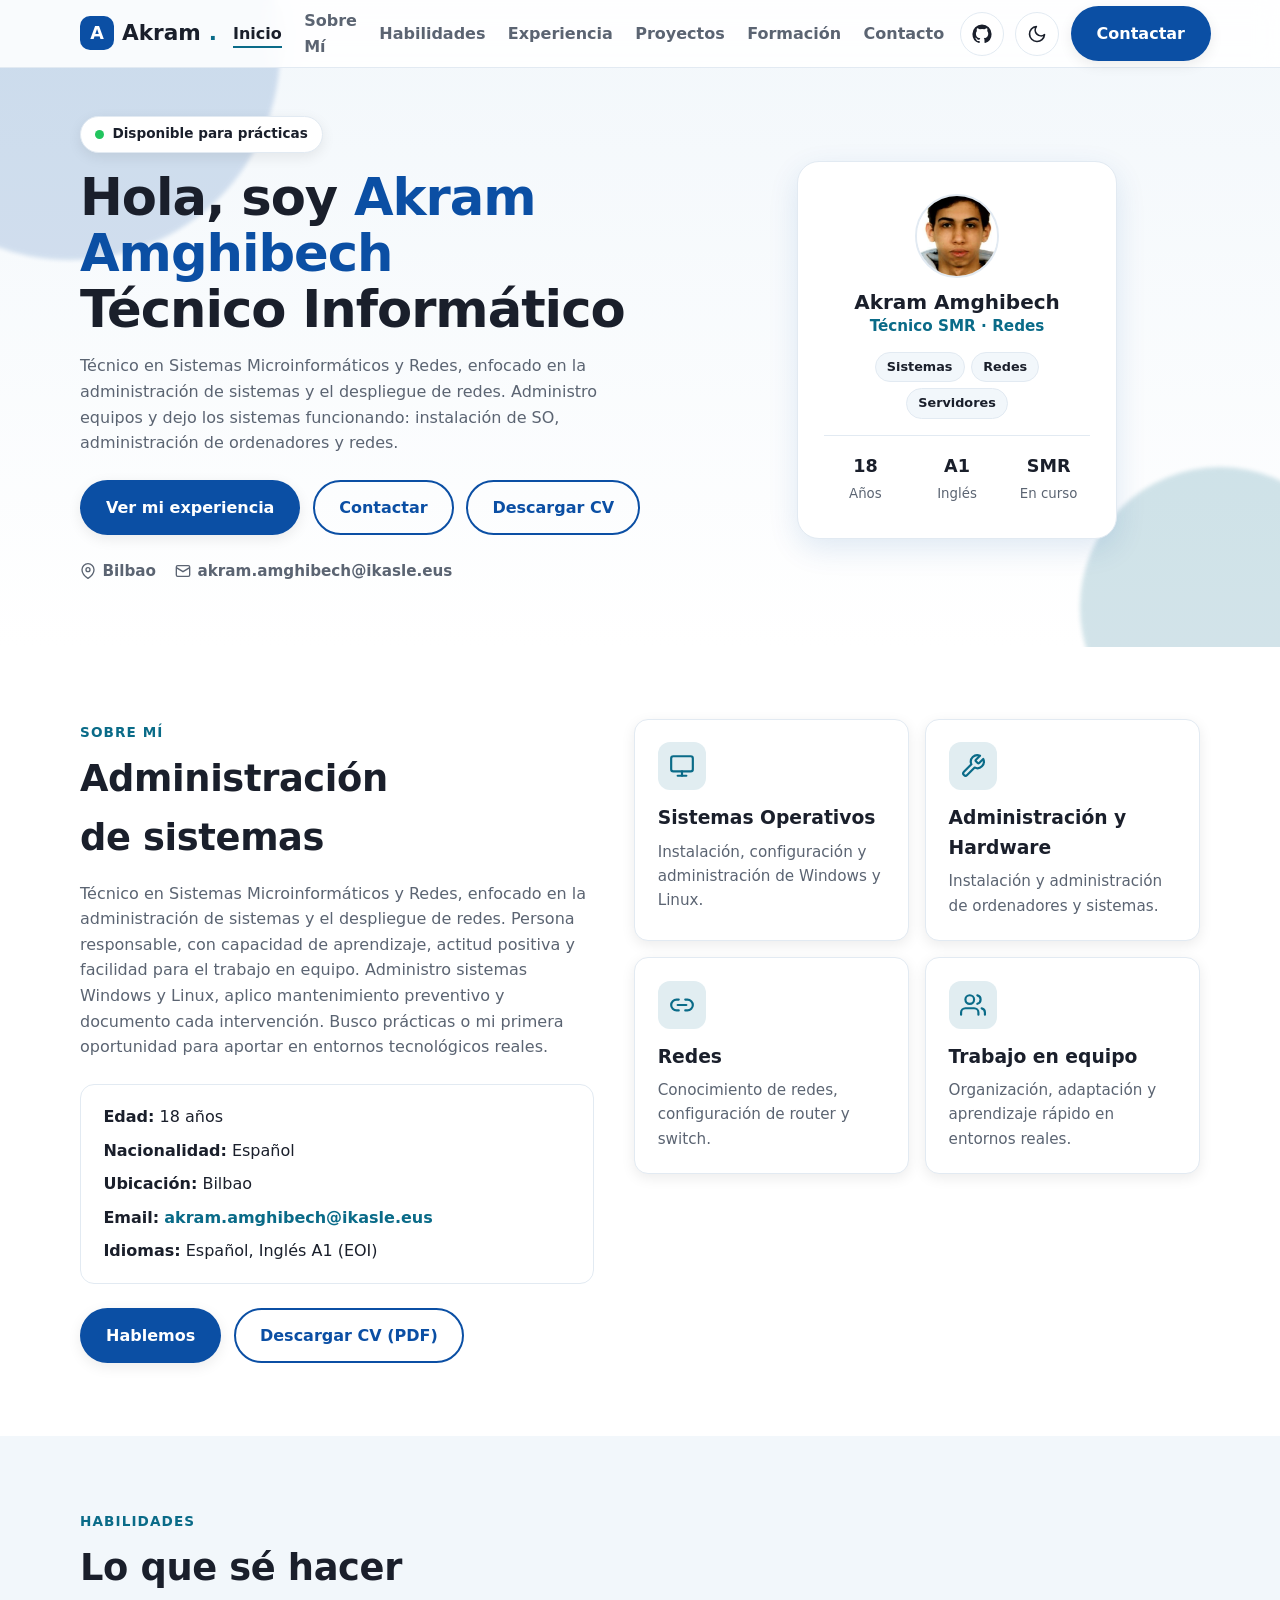
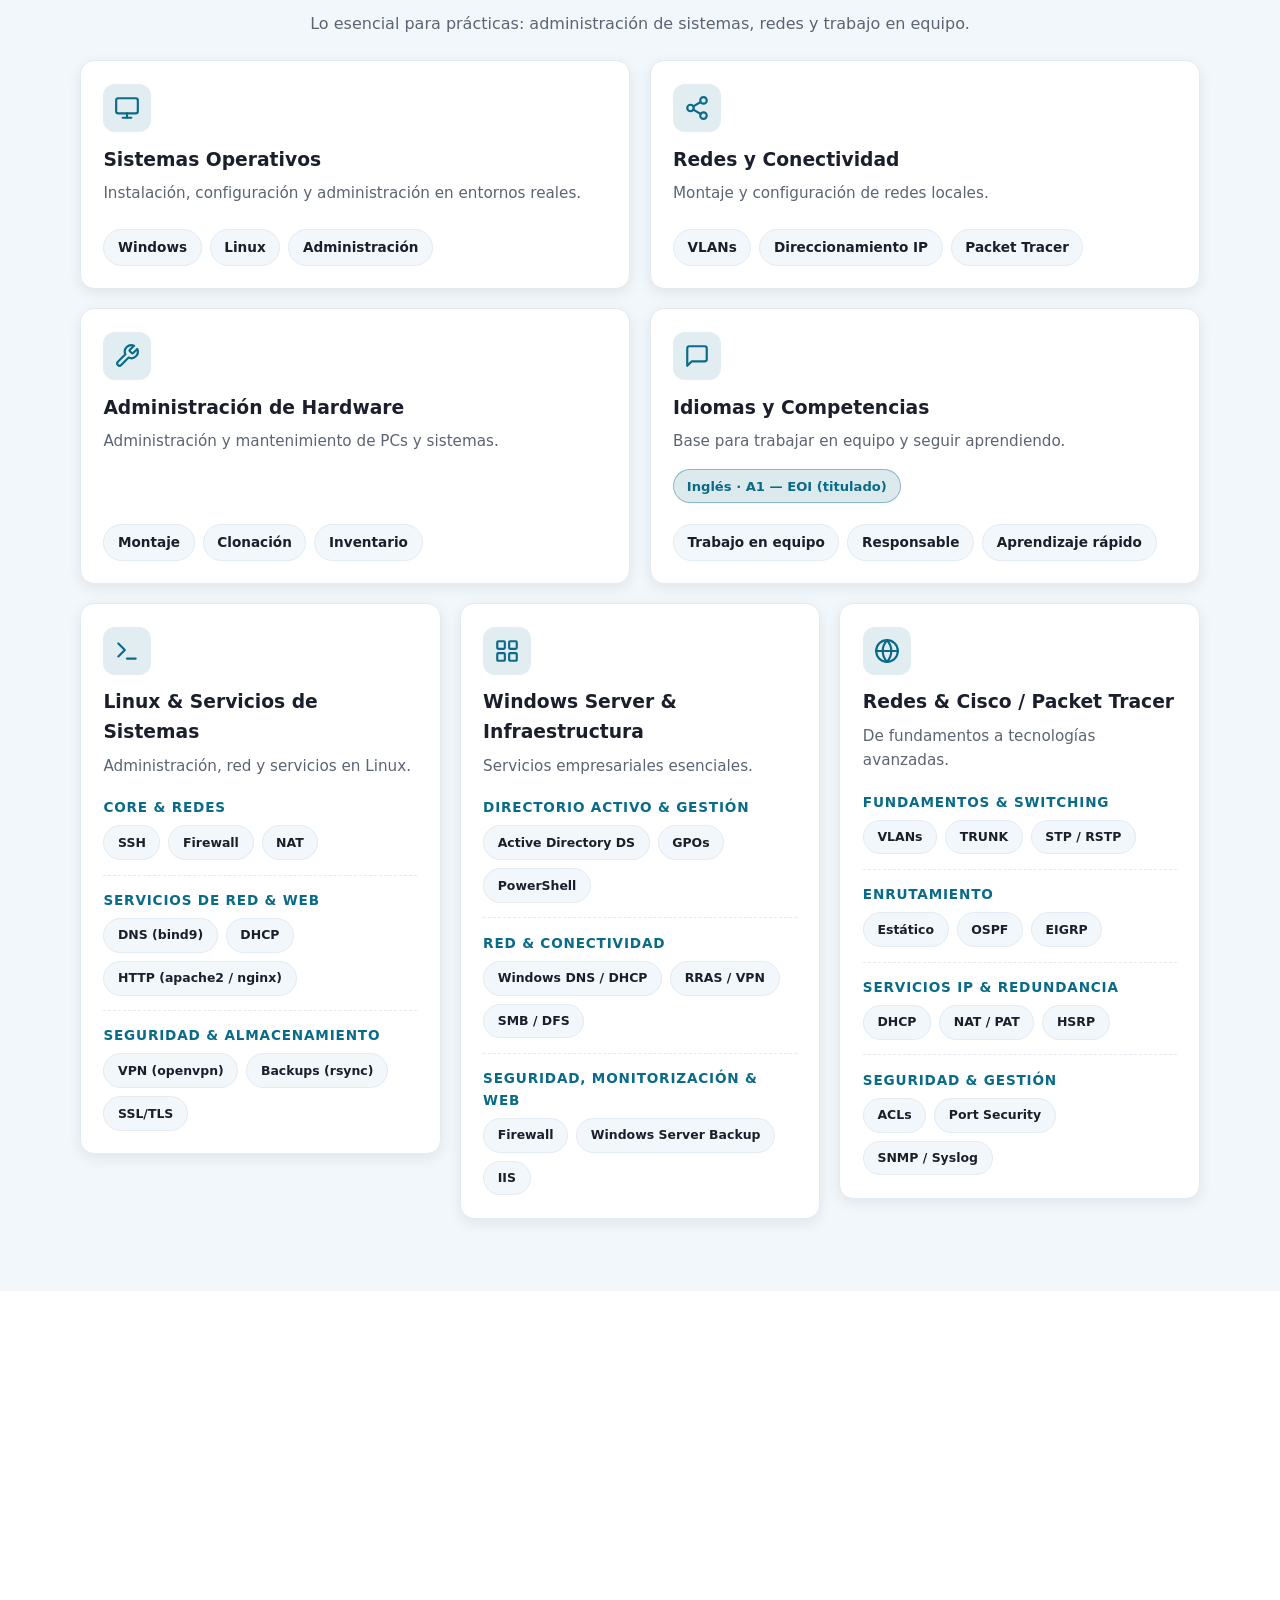
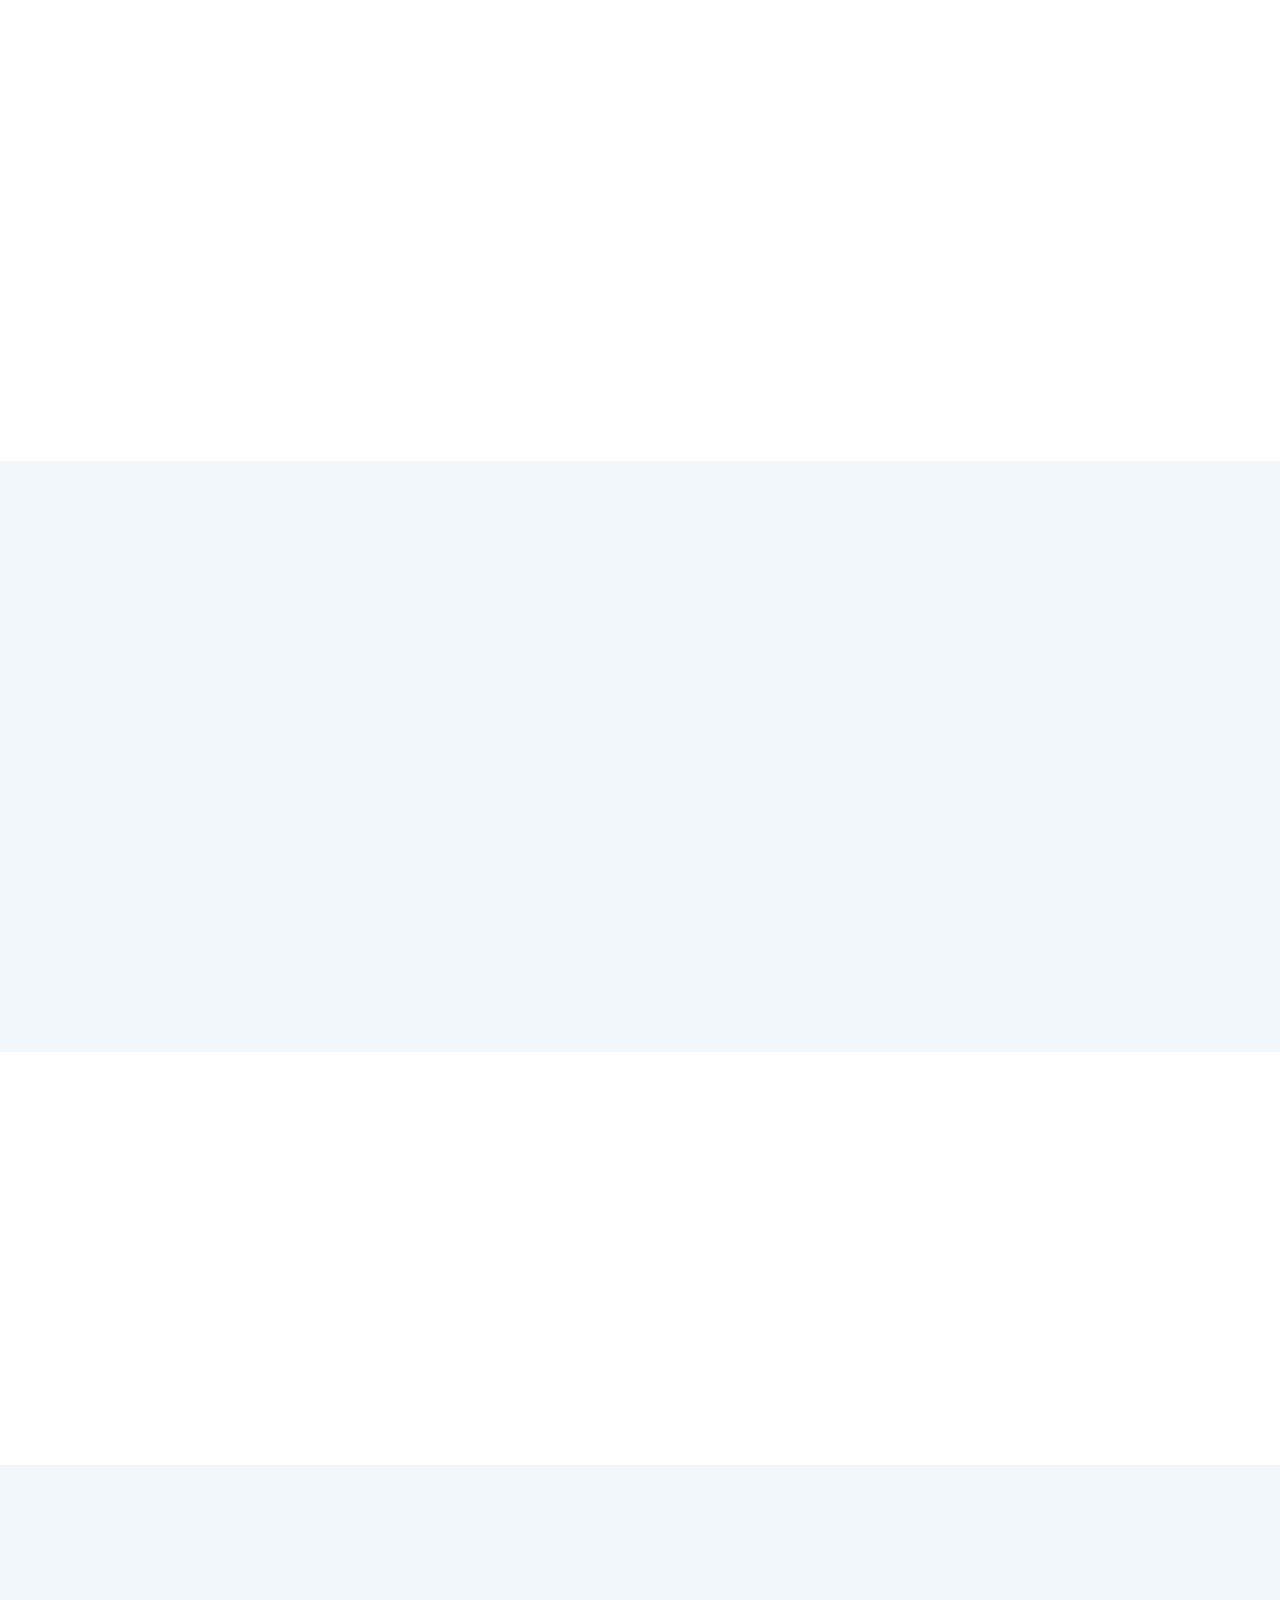
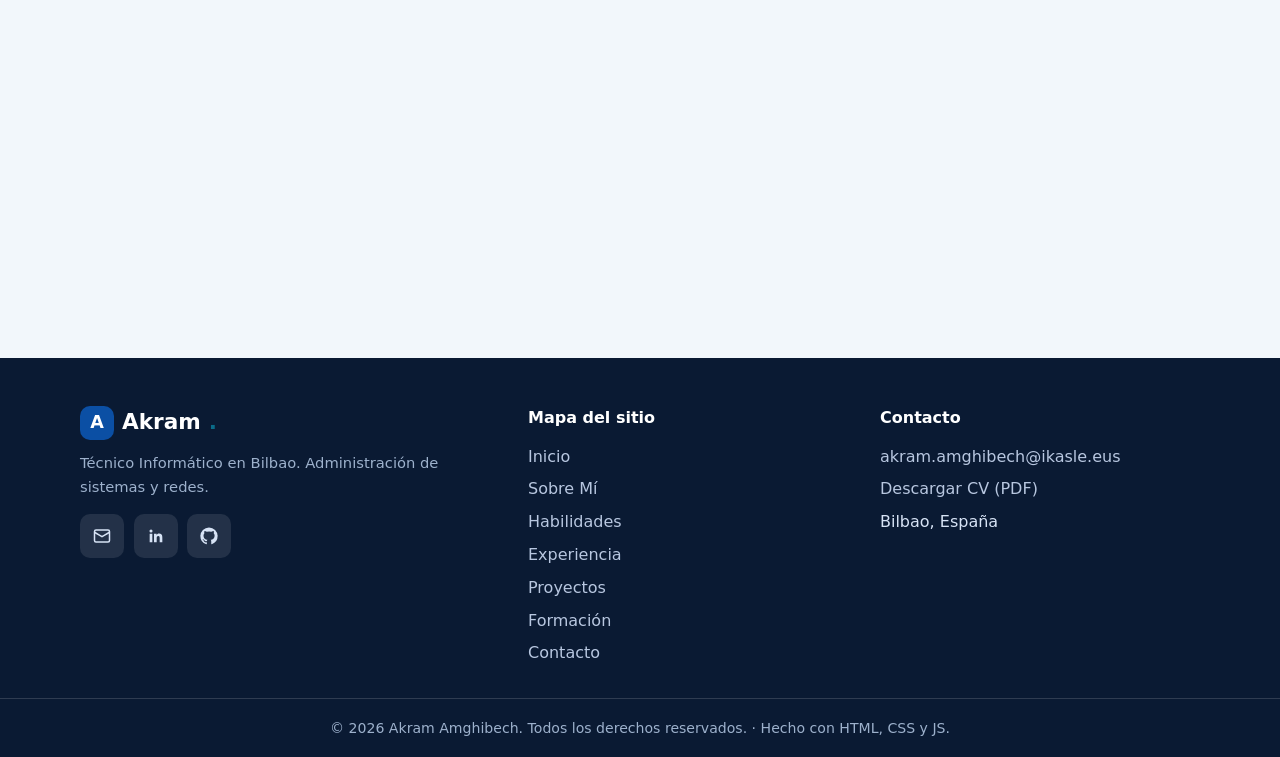
==== commit c4be0d5f: "Portfolio v2: foto de perfil en hero + offline" ====
--- a/index.html
+++ b/index.html
@@ -167,7 +167,7 @@
         <!-- Elemento visual destacado -->
         <div class="hero-visual">
           <div class="profile-card">
-            <div class="profile-avatar" aria-hidden="true">AA</div>
+            <img class="profile-avatar" src="assets/foto-perfil.png" alt="Foto de Akram Amghibech" width="84" height="84" fetchpriority="high" />
             <p class="profile-name">Akram Amghibech</p>
             <p class="profile-role">Técnico SMR · Redes</p>
             <div class="profile-tags">
--- a/style.css
+++ b/style.css
@@ -338,6 +338,7 @@
   background: linear-gradient(135deg, var(--azul-oscuro), var(--acento));
   border-radius: 50%;
 }
+img.profile-avatar { object-fit: cover; display: block; border: 2px solid var(--borde); }
 .profile-role { color: var(--acento); font-weight: 700; font-size: 0.95rem; margin-bottom: 0.8rem; }
 .profile-name { font-size: 1.25rem; font-weight: 800; line-height: 1.2; }
 .profile-tags { display: flex; gap: 0.4rem; justify-content: center; flex-wrap: wrap; margin-bottom: 1rem; }
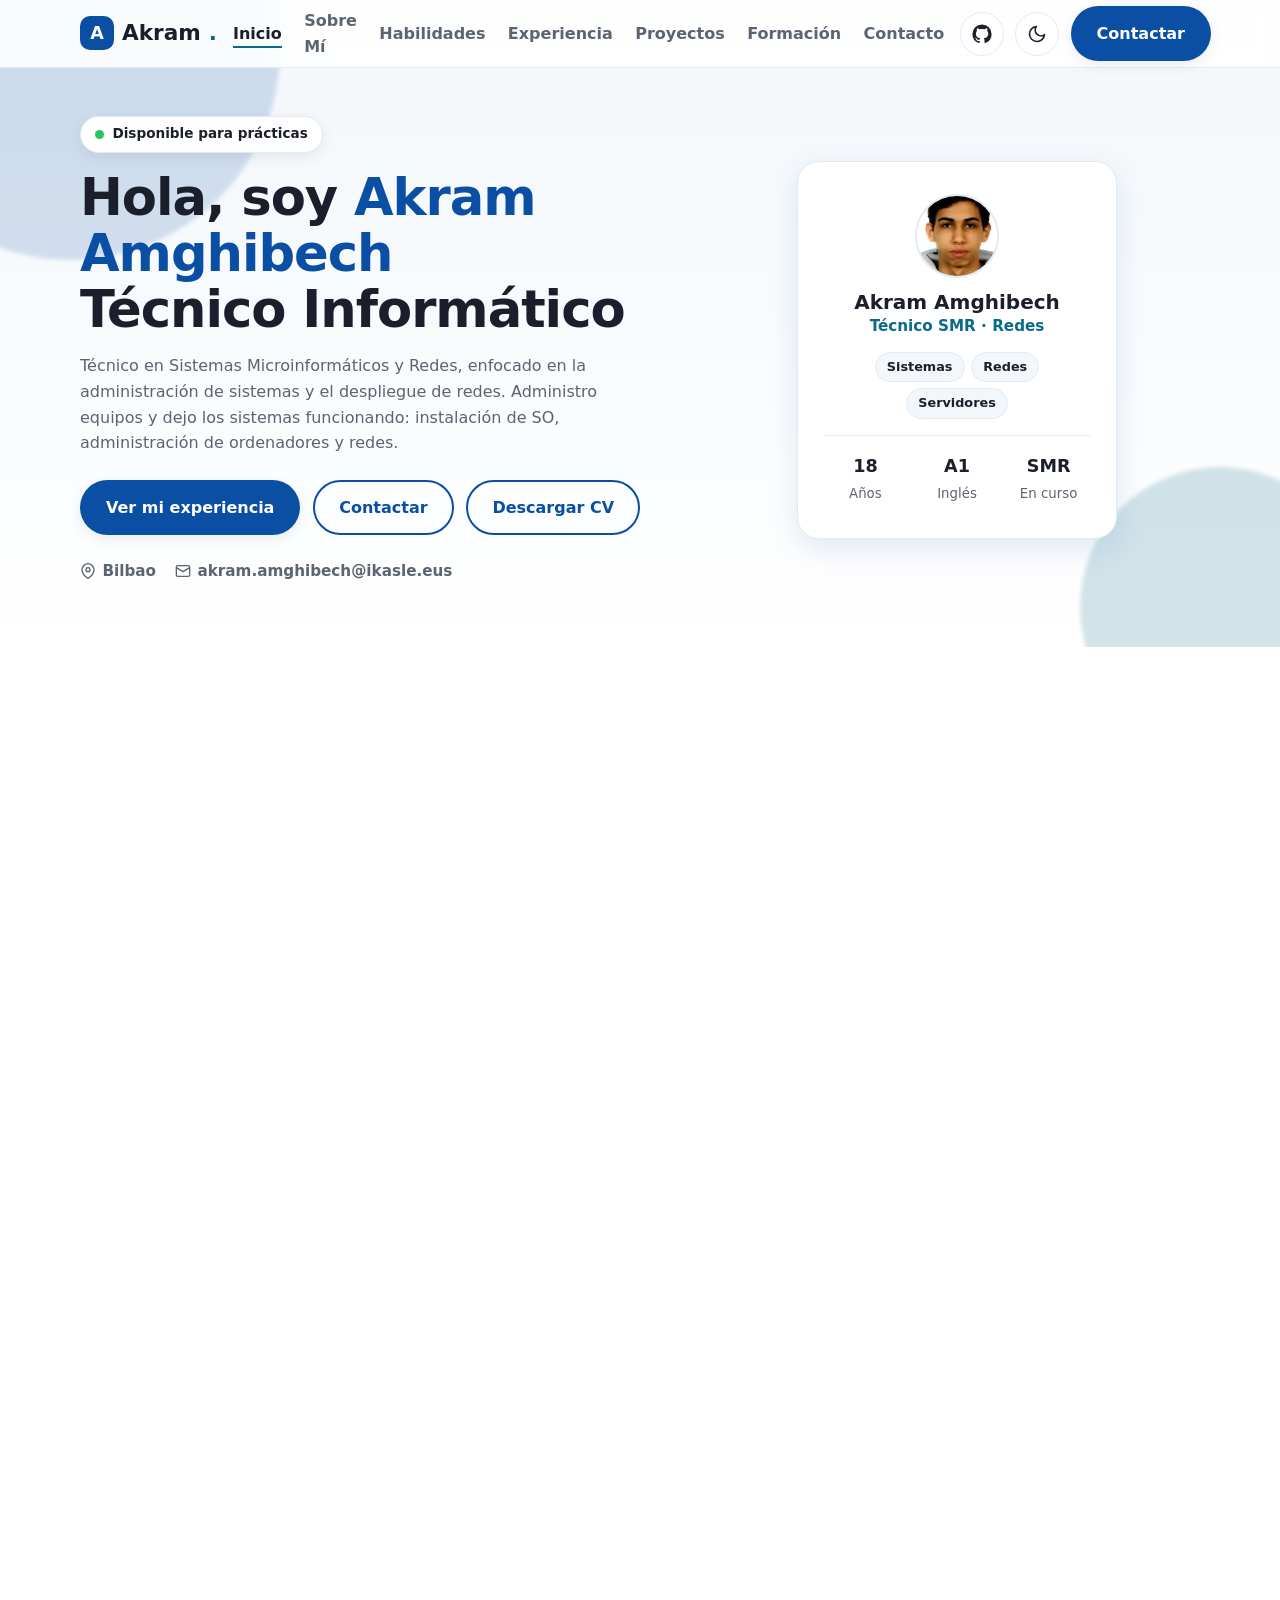
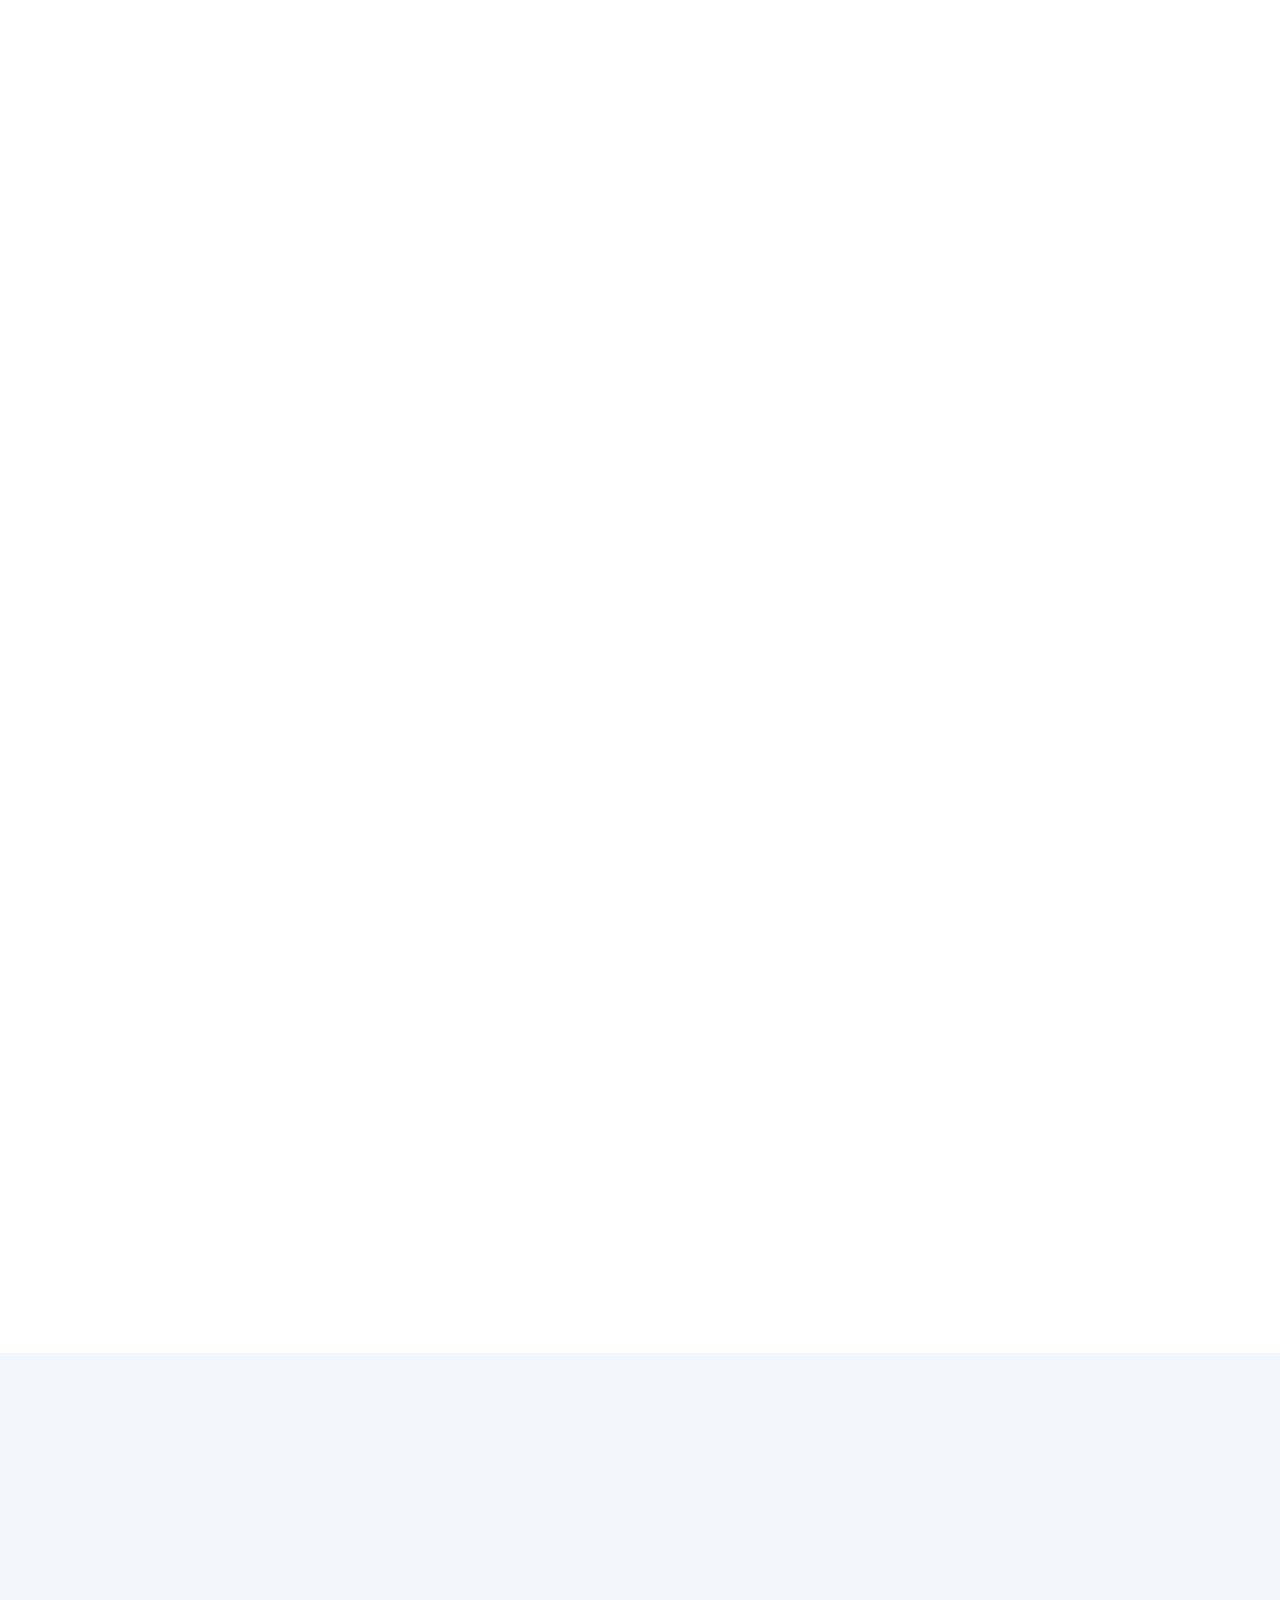
==== commit 961aa8c3: "Docs: comentarios por bloques en HTML, 404, robots, sitemap y SW" ====
--- a/index.html
+++ b/index.html
@@ -164,9 +164,10 @@
           </ul>
         </div>
 
-        <!-- Elemento visual destacado -->
+        <!-- Tarjeta de perfil: foto real (assets/foto-perfil.png, 84px, fetchpriority high por estar en el hero) + datos rápidos -->
         <div class="hero-visual">
           <div class="profile-card">
+            <!-- Foto de perfil: alt descriptivo para lectores de pantalla, width/height evitan salto de layout (CLS) -->
             <img class="profile-avatar" src="assets/foto-perfil.png" alt="Foto de Akram Amghibech" width="84" height="84" fetchpriority="high" />
             <p class="profile-name">Akram Amghibech</p>
             <p class="profile-role">Técnico SMR · Redes</p>
@@ -538,16 +539,18 @@
       </div>
     </div>
     <div class="footer-bottom">
+      <!-- Año automático: JS (initYear) lo actualiza; 2026 es el fallback sin JS -->
       <p>© <span id="year">2026</span> Akram Amghibech. Todos los derechos reservados. · Hecho con HTML, CSS y JS.</p>
     </div>
   </footer>
 
-  <!-- Botón volver arriba -->
+  <!-- Botón volver arriba: oculto hasta 600px de scroll (lo gestiona initHeader en script.js) -->
   <button id="back-top" type="button" aria-label="Volver arriba" title="Volver arriba"><svg xmlns="http://www.w3.org/2000/svg" width="20" height="20" viewBox="0 0 24 24" fill="none" stroke="currentColor" stroke-width="2.5" stroke-linecap="round" stroke-linejoin="round" aria-hidden="true"><path d="M12 19V5"/><path d="m5 12 7-7 7 7"/></svg></button>
 
+  <!-- Sin JS: muestra el contenido (.reveal visible), menú en línea y oculta controles que dependen de JS -->
   <noscript><style>.reveal{opacity:1 !important;transform:none !important}.nav-menu{position:static;transform:none;visibility:visible;height:auto;width:auto;flex-direction:row;flex-wrap:wrap;border:0;box-shadow:none;padding:0}.nav-toggle,.theme-toggle,.repo-link,#back-top,.nav-overlay{display:none}</style></noscript>
 
-  <!-- Solo JS puro -->
+  <!-- Solo JS puro, defer = se ejecuta tras parsear el HTML sin bloquear el render -->
   <script src="script.js" defer></script>
 </body>
 </html>
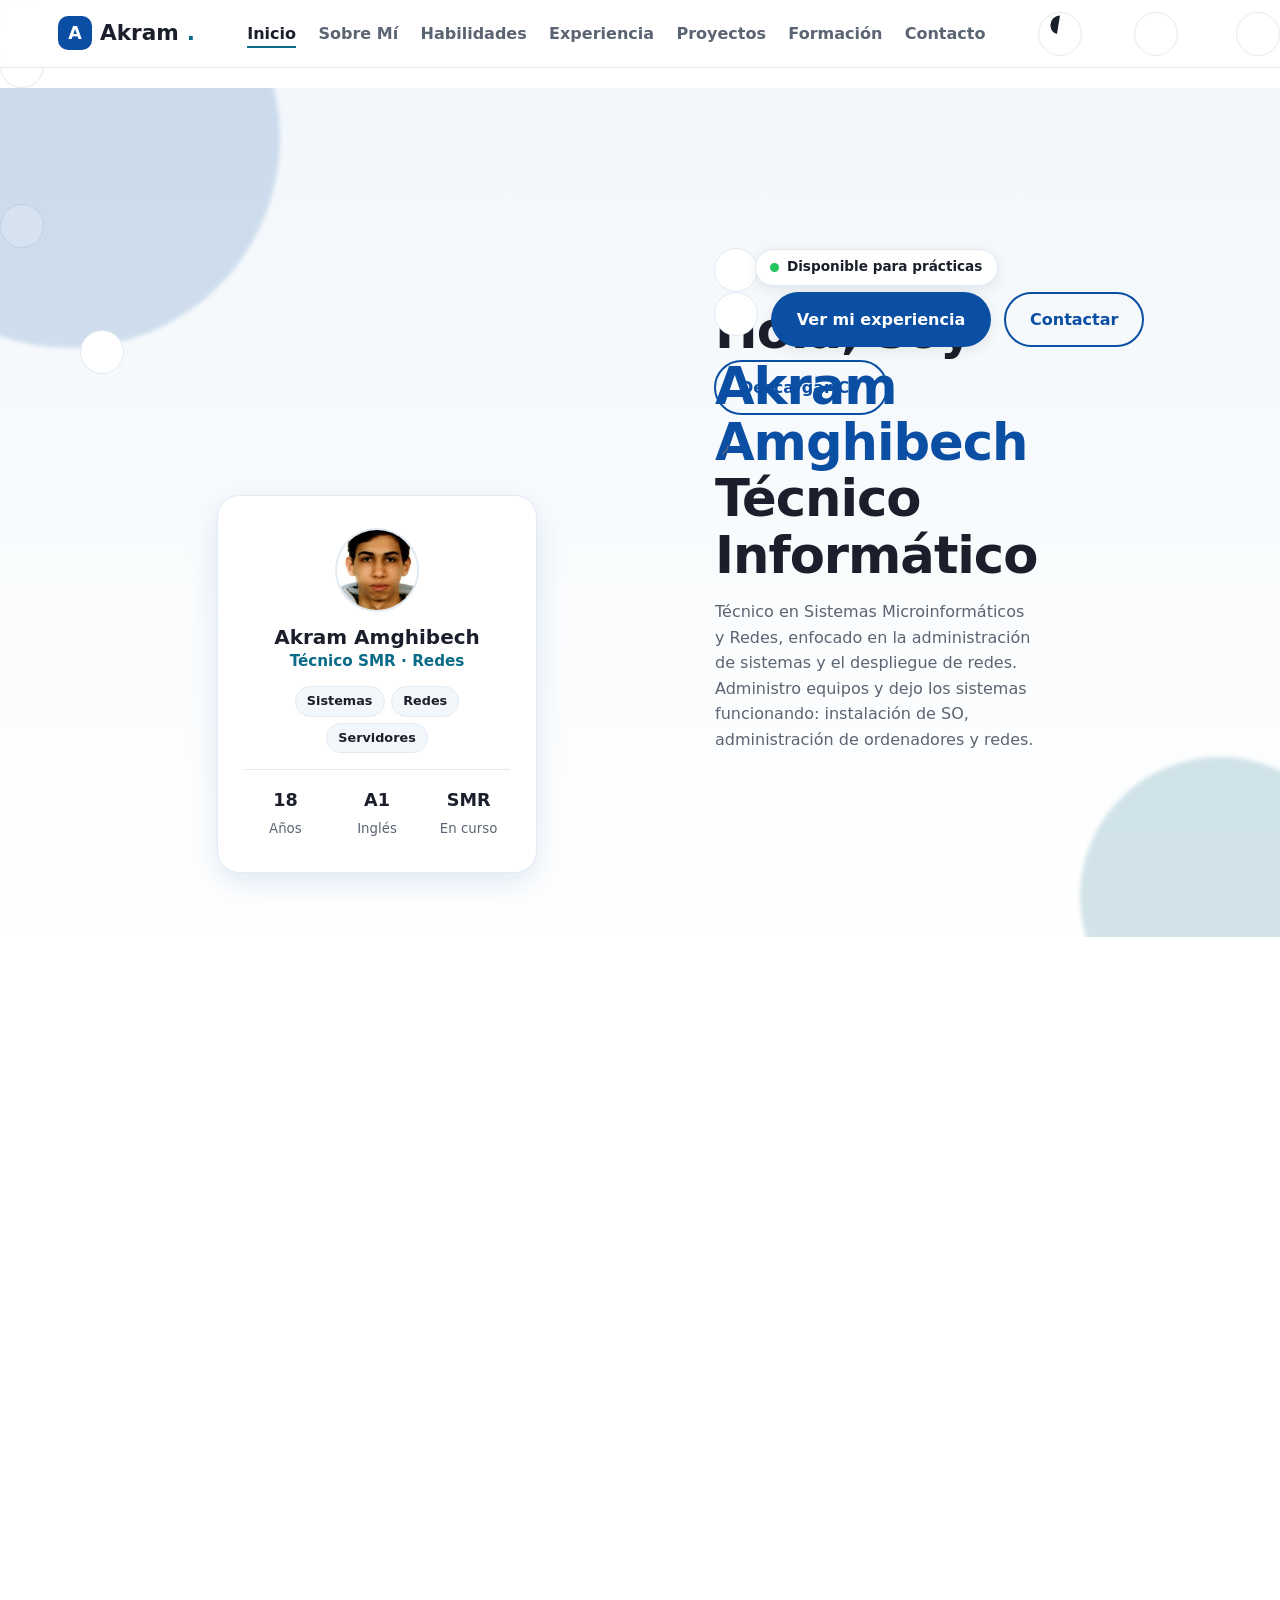
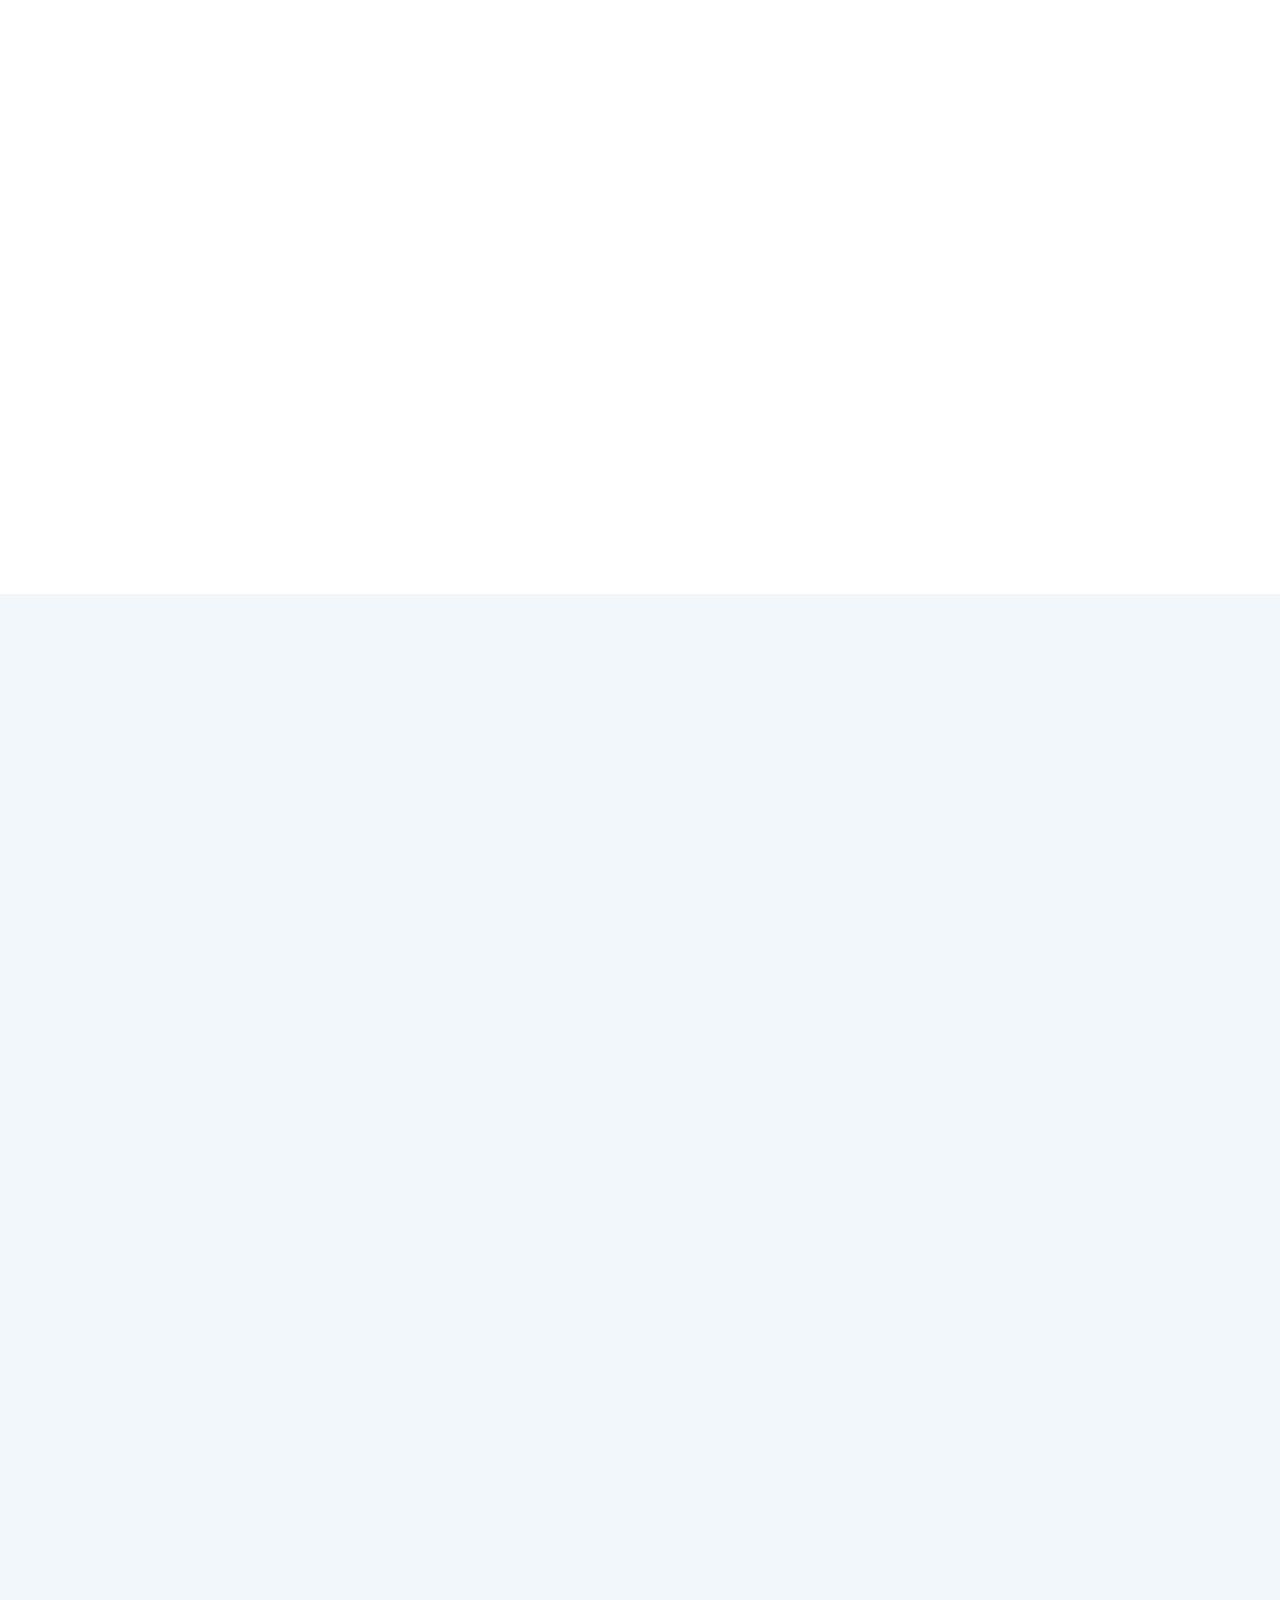
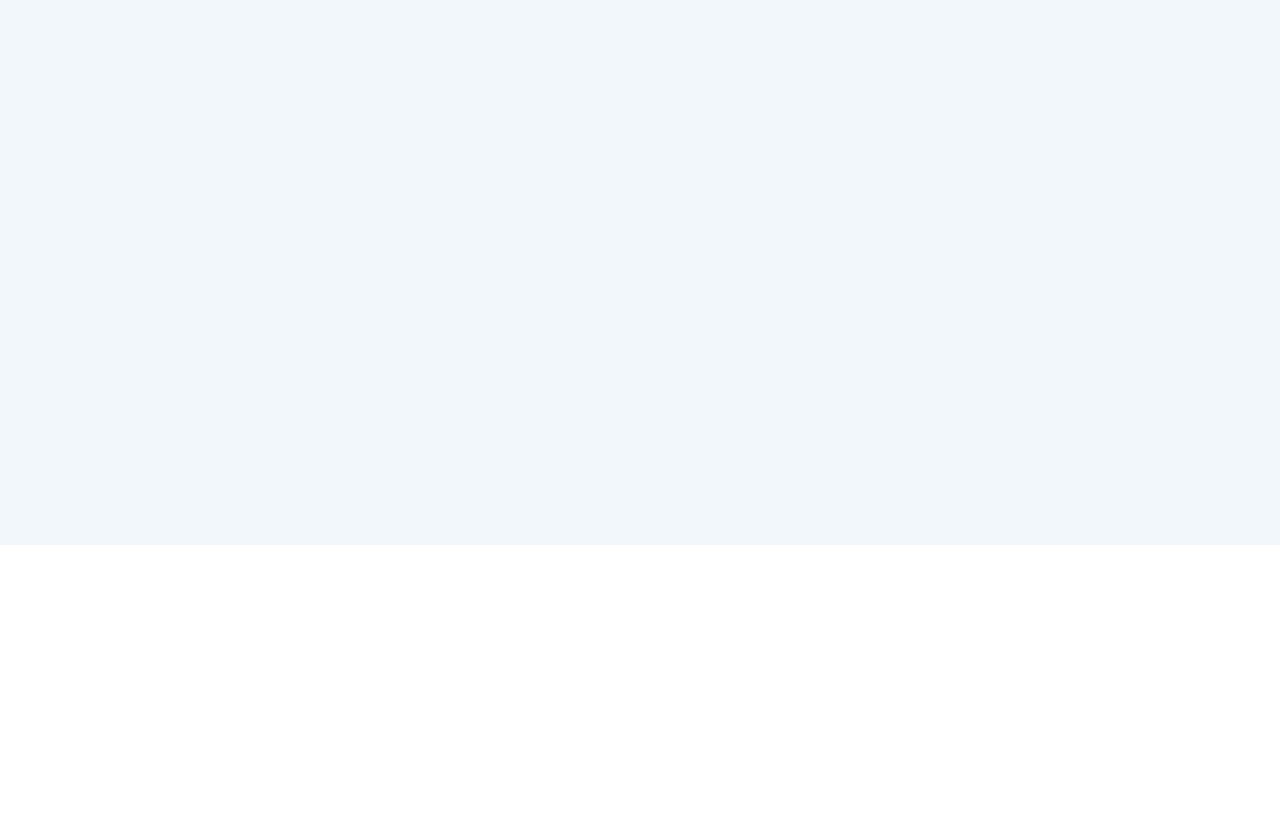
==== commit 6d1c34fc: "Eliminar la etiqueta lang-badge de habilidades" ====
--- a/index.html
+++ b/index.html
@@ -4,6 +4,7 @@
   <!-- Metadatos básicos y SEO -->
   <meta charset="UTF-8" />
   <meta name="viewport" content="width=device-width, initial-scale=1.0" />
+  <meta name="google-site-verification" content="google8554b1d0369ba17b.html" />
   <meta name="description" content="Portfolio de Akram Amghibech, técnico SMR en Bilbao. Administración de sistemas Windows y Linux, redes Cisco. Busco prácticas en Bilbao y alrededores." />
   <meta name="author" content="Akram Amghibech" />
   <meta name="robots" content="index, follow" />
@@ -106,15 +107,15 @@
       <div class="nav-actions">
         <!-- Código abierto en GitHub -->
         <a href="https://github.com/akamto/Portfolio" target="_blank" rel="noopener noreferrer" class="repo-link" aria-label="Ver código fuente en GitHub" title="Código abierto en GitHub">
-          <svg xmlns="http://www.w3.org/2000/svg" width="20" height="20" viewBox="0 0 24 24" fill="currentColor" aria-hidden="true"><path d="M12 .5A11.5 11.5 0 0 0 .5 12a11.5 11.5 0 0 0 7.86 10.93c.58.1.79-.25.79-.56v-2c-3.2.7-3.87-1.54-3.87-1.54-.53-1.33-1.28-1.69-1.28-1.69-1.05-.72.08-.7.08-.7 1.16.08 1.77 1.19 1.77 1.19 1.03 1.77 2.7 1.26 3.36.96.1-.75.4-1.26.73-1.55-2.55-.29-5.23-1.28-5.23-5.68 0-1.26.45-2.28 1.19-3.09-.12-.29-.52-1.46.11-3.05 0 0 .97-.31 3.18 1.18a11 11 0 0 1 5.8 0c2.2-1.49 3.17-1.18 3.17-1.18.63 1.59.23 2.76.11 3.05.74.81 1.19 1.83 1.19 3.09 0 4.41-2.69 5.38-5.25 5.67.41.36.78 1.06.78 2.14v3.17c0 .31.2.67.8.55A11.5 11.5 0 0 0 23.5 12 11.5 11.5 0 0 0 12 .5z"/></svg>
+          <svg xmlns="http://www.w3.org/2000/svg" width="20" height="20" viewBox="0 0 24 24" fill="currentColor" aria-hidden="true"><path d="M12 .5A11.5 11.5 0 0 0 .5 12a11.5 11.5 0 0 0 7.86 10.93c.58[...]
         </a>
 
         <!-- Botón modo oscuro / claro -->
         <button id="theme-toggle" class="theme-toggle" type="button" aria-label="Cambiar a modo oscuro" title="Cambiar tema">
           <!-- Icono luna (se muestra en modo claro) -->
-          <svg class="icon-moon" xmlns="http://www.w3.org/2000/svg" width="20" height="20" viewBox="0 0 24 24" fill="none" stroke="currentColor" stroke-width="2" stroke-linecap="round" stroke-linejoin="round" aria-hidden="true"><path d="M21 12.79A9 9 0 1 1 11.21 3 7 7 0 0 0 21 12.79z"/></svg>
+          <svg class="icon-moon" xmlns="http://www.w3.org/2000/svg" width="20" height="20" viewBox="0 0 24 24" fill="none" stroke="currentColor" stroke-width="2" stroke-linecap="round" stroke-linejoin[...]
           <!-- Icono sol (se muestra en modo oscuro) -->
-          <svg class="icon-sun" xmlns="http://www.w3.org/2000/svg" width="20" height="20" viewBox="0 0 24 24" fill="none" stroke="currentColor" stroke-width="2" stroke-linecap="round" stroke-linejoin="round" aria-hidden="true"><circle cx="12" cy="12" r="5"/><line x1="12" y1="1" x2="12" y2="3"/><line x1="12" y1="21" x2="12" y2="23"/><line x1="4.22" y1="4.22" x2="5.64" y2="5.64"/><line x1="18.36" y1="18.36" x2="19.78" y2="19.78"/><line x1="1" y1="12" x2="3" y2="12"/><line x1="21" y1="12" x2="23" y2="12"/><line x1="4.22" y1="19.78" x2="5.64" y2="18.36"/><line x1="18.36" y1="5.64" x2="19.78" y2="4.22"/></svg>
+          <svg class="icon-sun" xmlns="http://www.w3.org/2000/svg" width="20" height="20" viewBox="0 0 24 24" fill="none" stroke="currentColor" stroke-width="2" stroke-linecap="round" stroke-linejoin=[...]
         </button>
 
         <a href="#contacto" class="btn btn-primary nav-cta-desktop">Contactar</a>
@@ -154,11 +155,11 @@
           <!-- Datos rápidos de contacto -->
           <ul class="hero-meta">
             <li>
-              <svg xmlns="http://www.w3.org/2000/svg" width="16" height="16" viewBox="0 0 24 24" fill="none" stroke="currentColor" stroke-width="2" aria-hidden="true"><path d="M21 10c0 7-9 13-9 13s-9-6-9-13a9 9 0 0 1 18 0z"/><circle cx="12" cy="10" r="3"/></svg>
+              <svg xmlns="http://www.w3.org/2000/svg" width="16" height="16" viewBox="0 0 24 24" fill="none" stroke="currentColor" stroke-width="2" aria-hidden="true"><path d="M21 10c0 7-9 13-9 13s-9-[...]
               Bilbao
             </li>
             <li>
-              <svg xmlns="http://www.w3.org/2000/svg" width="16" height="16" viewBox="0 0 24 24" fill="none" stroke="currentColor" stroke-width="2" aria-hidden="true"><rect x="2" y="4" width="20" height="16" rx="2"/><path d="m22 7-10 6L2 7"/></svg>
+              <svg xmlns="http://www.w3.org/2000/svg" width="16" height="16" viewBox="0 0 24 24" fill="none" stroke="currentColor" stroke-width="2" aria-hidden="true"><rect x="2" y="4" width="20" heig[...]
               <a href="mailto:akram.amghibech@ikasle.eus?subject=Contacto%20desde%20tu%20portfolio">akram.amghibech@ikasle.eus</a>
             </li>
           </ul>
@@ -214,22 +215,22 @@
         <!-- Servicios que puedo ofrecer -->
         <div class="about-cards">
           <article class="card">
-            <div class="card-icon"><svg xmlns="http://www.w3.org/2000/svg" width="28" height="28" viewBox="0 0 24 24" fill="none" stroke="currentColor" stroke-width="2" stroke-linecap="round" stroke-linejoin="round" aria-hidden="true"><rect x="2" y="3" width="20" height="14" rx="2"/><line x1="8" y1="21" x2="16" y2="21"/><line x1="12" y1="17" x2="12" y2="21"/></svg></div>
+            <div class="card-icon"><svg xmlns="http://www.w3.org/2000/svg" width="28" height="28" viewBox="0 0 24 24" fill="none" stroke="currentColor" stroke-width="2" stroke-linecap="round" stroke-linej[...]
             <h3>Sistemas Operativos</h3>
             <p>Instalación, configuración y administración de Windows y Linux.</p>
           </article>
           <article class="card">
-            <div class="card-icon"><svg xmlns="http://www.w3.org/2000/svg" width="28" height="28" viewBox="0 0 24 24" fill="none" stroke="currentColor" stroke-width="2" stroke-linecap="round" stroke-linejoin="round" aria-hidden="true"><path d="M14.7 6.3a1 1 0 0 0 0 1.4l1.6 1.6a1 1 0 0 0 1.4 0l3.77-3.77a6 6 0 0 1-7.94 7.94l-6.91 6.91a2.12 2.12 0 0 1-3-3l6.91-6.91a6 6 0 0 1 7.94-7.94l-3.76 3.76z"/></svg></div>
+            <div class="card-icon"><svg xmlns="http://www.w3.org/2000/svg" width="28" height="28" viewBox="0 0 24 24" fill="none" stroke="currentColor" stroke-width="2" stroke-linecap="round" stroke-linej[...]
             <h3>Administración y Hardware</h3>
             <p>Instalación y administración de ordenadores y sistemas.</p>
           </article>
           <article class="card">
-            <div class="card-icon"><svg xmlns="http://www.w3.org/2000/svg" width="28" height="28" viewBox="0 0 24 24" fill="none" stroke="currentColor" stroke-width="2" stroke-linecap="round" stroke-linejoin="round" aria-hidden="true"><path d="M9 17H7A5 5 0 0 1 7 7h2"/><path d="M15 7h2a5 5 0 1 1 0 10h-2"/><line x1="8" y1="12" x2="16" y2="12"/></svg></div>
+            <div class="card-icon"><svg xmlns="http://www.w3.org/2000/svg" width="28" height="28" viewBox="0 0 24 24" fill="none" stroke="currentColor" stroke-width="2" stroke-linecap="round" stroke-linej[...]
             <h3>Redes</h3>
             <p>Conocimiento de redes, configuración de router y switch.</p>
           </article>
           <article class="card">
-            <div class="card-icon"><svg xmlns="http://www.w3.org/2000/svg" width="28" height="28" viewBox="0 0 24 24" fill="none" stroke="currentColor" stroke-width="2" stroke-linecap="round" stroke-linejoin="round" aria-hidden="true"><path d="M17 21v-2a4 4 0 0 0-4-4H5a4 4 0 0 0-4 4v2"/><circle cx="9" cy="7" r="4"/><path d="M23 21v-2a4 4 0 0 0-3-3.87"/><path d="M16 3.13a4 4 0 0 1 0 7.75"/></svg></div>
+            <div class="card-icon"><svg xmlns="http://www.w3.org/2000/svg" width="28" height="28" viewBox="0 0 24 24" fill="none" stroke="currentColor" stroke-width="2" stroke-linecap="round" stroke-linej[...]
             <h3>Trabajo en equipo</h3>
             <p>Organización, adaptación y aprendizaje rápido en entornos reales.</p>
           </article>
@@ -247,7 +248,7 @@
         <!-- Habilidades generales más importantes -->
         <div class="skills-grid">
           <article class="card skill-category">
-            <div class="card-icon"><svg xmlns="http://www.w3.org/2000/svg" width="28" height="28" viewBox="0 0 24 24" fill="none" stroke="currentColor" stroke-width="2" stroke-linecap="round" stroke-linejoin="round" aria-hidden="true"><rect x="2" y="3" width="20" height="14" rx="2"/><line x1="8" y1="21" x2="16" y2="21"/><line x1="12" y1="17" x2="12" y2="21"/></svg></div>
+            <div class="card-icon"><svg xmlns="http://www.w3.org/2000/svg" width="28" height="28" viewBox="0 0 24 24" fill="none" stroke="currentColor" stroke-width="2" stroke-linecap="round" stroke-linej[...]
             <h3>Sistemas Operativos</h3>
             <p>Instalación, configuración y administración en entornos reales.</p>
             <div class="chips">
@@ -256,7 +257,7 @@
           </article>
 
           <article class="card skill-category">
-            <div class="card-icon"><svg xmlns="http://www.w3.org/2000/svg" width="28" height="28" viewBox="0 0 24 24" fill="none" stroke="currentColor" stroke-width="2" stroke-linecap="round" stroke-linejoin="round" aria-hidden="true"><circle cx="18" cy="5" r="3"/><circle cx="6" cy="12" r="3"/><circle cx="18" cy="19" r="3"/><line x1="8.59" y1="13.51" x2="15.42" y2="17.49"/><line x1="15.41" y1="6.51" x2="8.59" y2="10.49"/></svg></div>
+            <div class="card-icon"><svg xmlns="http://www.w3.org/2000/svg" width="28" height="28" viewBox="0 0 24 24" fill="none" stroke="currentColor" stroke-width="2" stroke-linecap="round" stroke-linej[...]
             <h3>Redes y Conectividad</h3>
             <p>Montaje y configuración de redes locales.</p>
             <div class="chips">
@@ -265,7 +266,7 @@
           </article>
 
           <article class="card skill-category">
-            <div class="card-icon"><svg xmlns="http://www.w3.org/2000/svg" width="28" height="28" viewBox="0 0 24 24" fill="none" stroke="currentColor" stroke-width="2" stroke-linecap="round" stroke-linejoin="round" aria-hidden="true"><path d="M14.7 6.3a1 1 0 0 0 0 1.4l1.6 1.6a1 1 0 0 0 1.4 0l3.77-3.77a6 6 0 0 1-7.94 7.94l-6.91 6.91a2.12 2.12 0 0 1-3-3l6.91-6.91a6 6 0 0 1 7.94-7.94l-3.76 3.76z"/></svg></div>
+            <div class="card-icon"><svg xmlns="http://www.w3.org/2000/svg" width="28" height="28" viewBox="0 0 24 24" fill="none" stroke="currentColor" stroke-width="2" stroke-linecap="round" stroke-linej[...]
             <h3>Administración de Hardware</h3>
             <p>Administración y mantenimiento de PCs y sistemas.</p>
             <div class="chips">
@@ -274,10 +275,9 @@
           </article>
 
           <article class="card skill-category">
-            <div class="card-icon"><svg xmlns="http://www.w3.org/2000/svg" width="28" height="28" viewBox="0 0 24 24" fill="none" stroke="currentColor" stroke-width="2" stroke-linecap="round" stroke-linejoin="round" aria-hidden="true"><path d="M21 15a2 2 0 0 1-2 2H7l-4 4V5a2 2 0 0 1 2-2h14a2 2 0 0 1 2 2z"/></svg></div>
+            <div class="card-icon"><svg xmlns="http://www.w3.org/2000/svg" width="28" height="28" viewBox="0 0 24 24" fill="none" stroke="currentColor" stroke-width="2" stroke-linecap="round" stroke-linej[...]
             <h3>Idiomas y Competencias</h3>
             <p>Base para trabajar en equipo y seguir aprendiendo.</p>
-            <span class="lang-badge">Inglés · A1 — EOI (titulado)</span>
             <div class="chips">
               <span>Trabajo en equipo</span><span>Responsable</span><span>Aprendizaje rápido</span>
             </div>
@@ -288,7 +288,7 @@
         <div class="tech-grid">
           <!-- 1. Linux -->
           <article class="card tech-card">
-            <div class="card-icon"><svg xmlns="http://www.w3.org/2000/svg" width="28" height="28" viewBox="0 0 24 24" fill="none" stroke="currentColor" stroke-width="2" stroke-linecap="round" stroke-linejoin="round" aria-hidden="true"><polyline points="4 17 10 11 4 5"/><line x1="12" y1="19" x2="20" y2="19"/></svg></div>
+            <div class="card-icon"><svg xmlns="http://www.w3.org/2000/svg" width="28" height="28" viewBox="0 0 24 24" fill="none" stroke="currentColor" stroke-width="2" stroke-linecap="round" stroke-linej[...]
             <h3>Linux &amp; Servicios de Sistemas</h3>
             <p>Administración, red y servicios en Linux.</p>
 
@@ -310,7 +310,7 @@
 
           <!-- 2. Windows Server -->
           <article class="card tech-card">
-            <div class="card-icon"><svg xmlns="http://www.w3.org/2000/svg" width="28" height="28" viewBox="0 0 24 24" fill="none" stroke="currentColor" stroke-width="2" stroke-linecap="round" stroke-linejoin="round" aria-hidden="true"><rect x="3" y="3" width="7" height="7" rx="1"/><rect x="14" y="3" width="7" height="7" rx="1"/><rect x="14" y="14" width="7" height="7" rx="1"/><rect x="3" y="14" width="7" height="7" rx="1"/></svg></div>
+            <div class="card-icon"><svg xmlns="http://www.w3.org/2000/svg" width="28" height="28" viewBox="0 0 24 24" fill="none" stroke="currentColor" stroke-width="2" stroke-linecap="round" stroke-linej[...]
             <h3>Windows Server &amp; Infraestructura</h3>
             <p>Servicios empresariales esenciales.</p>
 
@@ -332,7 +332,7 @@
 
           <!-- 3. Redes Cisco -->
           <article class="card tech-card">
-            <div class="card-icon"><svg xmlns="http://www.w3.org/2000/svg" width="28" height="28" viewBox="0 0 24 24" fill="none" stroke="currentColor" stroke-width="2" stroke-linecap="round" stroke-linejoin="round" aria-hidden="true"><circle cx="12" cy="12" r="10"/><line x1="2" y1="12" x2="22" y2="12"/><path d="M12 2a15.3 15.3 0 0 1 4 10 15.3 15.3 0 0 1-4 10 15.3 15.3 0 0 1-4-10 15.3 15.3 0 0 1 4-10z"/></svg></div>
+            <div class="card-icon"><svg xmlns="http://www.w3.org/2000/svg" width="28" height="28" viewBox="0 0 24 24" fill="none" stroke="currentColor" stroke-width="2" stroke-linecap="round" stroke-linej[...]
             <h3>Redes &amp; Cisco / Packet Tracer</h3>
             <p>De fundamentos a tecnologías avanzadas.</p>
 
@@ -414,21 +414,21 @@
             <h4>Administración de sistemas Linux</h4>
             <p>Scripts y configuraciones: SSH, DNS, DHCP, backups con rsync y servicios web.</p>
             <a class="project-link" href="https://github.com/akamto?tab=repositories" target="_blank" rel="noopener noreferrer" aria-label="Ver proyectos de Linux en GitHub">Ver en GitHub
-              <svg xmlns="http://www.w3.org/2000/svg" width="14" height="14" viewBox="0 0 24 24" fill="none" stroke="currentColor" stroke-width="2" stroke-linecap="round" stroke-linejoin="round" aria-hidden="true"><path d="M18 13v6a2 2 0 0 1-2 2H5a2 2 0 0 1-2-2V8a2 2 0 0 1 2-2h6"/><polyline points="15 3 21 3 21 9"/><line x1="10" y1="14" x2="21" y2="3"/></svg>
+              <svg xmlns="http://www.w3.org/2000/svg" width="14" height="14" viewBox="0 0 24 24" fill="none" stroke="currentColor" stroke-width="2" stroke-linecap="round" stroke-linejoin="round" aria-[...]
             </a>
           </article>
           <article class="card project">
             <h4>Redes Cisco / Packet Tracer</h4>
             <p>Topologías con VLANs, direccionamiento IP y enrutamiento. Archivos .pkt y guías.</p>
             <a class="project-link" href="https://github.com/akamto?tab=repositories" target="_blank" rel="noopener noreferrer" aria-label="Ver proyectos de redes en GitHub">Ver en GitHub
-              <svg xmlns="http://www.w3.org/2000/svg" width="14" height="14" viewBox="0 0 24 24" fill="none" stroke="currentColor" stroke-width="2" stroke-linecap="round" stroke-linejoin="round" aria-hidden="true"><path d="M18 13v6a2 2 0 0 1-2 2H5a2 2 0 0 1 2-2h6"/><polyline points="15 3 21 3 21 9"/><line x1="10" y1="14" x2="21" y2="3"/></svg>
+              <svg xmlns="http://www.w3.org/2000/svg" width="14" height="14" viewBox="0 0 24 24" fill="none" stroke="currentColor" stroke-width="2" stroke-linecap="round" stroke-linejoin="round" aria-[...]
             </a>
           </article>
           <article class="card project">
             <h4>Windows Server y scripts</h4>
             <p>Alta de usuarios con PowerShell, GPOs documentadas y copias de seguridad.</p>
             <a class="project-link" href="https://github.com/akamto?tab=repositories" target="_blank" rel="noopener noreferrer" aria-label="Ver proyectos de Windows Server en GitHub">Ver en GitHub
-              <svg xmlns="http://www.w3.org/2000/svg" width="14" height="14" viewBox="0 0 24 24" fill="none" stroke="currentColor" stroke-width="2" stroke-linecap="round" stroke-linejoin="round" aria-hidden="true"><path d="M18 13v6a2 2 0 0 1-2 2H5a2 2 0 0 1 2-2h6"/><polyline points="15 3 21 3 21 9"/><line x1="10" y1="14" x2="21" y2="3"/></svg>
+              <svg xmlns="http://www.w3.org/2000/svg" width="14" height="14" viewBox="0 0 24 24" fill="none" stroke="currentColor" stroke-width="2" stroke-linecap="round" stroke-linejoin="round" aria-[...]
             </a>
           </article>
         </div>
@@ -476,15 +476,15 @@
         <!-- Tarjetas de contacto directo (funcionan sin backend) -->
         <div class="contact-grid">
           <a class="contact-item" href="mailto:akram.amghibech@ikasle.eus?subject=Contacto%20desde%20tu%20portfolio">
-            <span class="contact-icon"><svg xmlns="http://www.w3.org/2000/svg" width="24" height="24" viewBox="0 0 24 24" fill="none" stroke="currentColor" stroke-width="2" stroke-linecap="round" stroke-linejoin="round" aria-hidden="true"><rect x="2" y="4" width="20" height="16" rx="2"/><path d="m22 7-10 6L2 7"/></svg></span>
+            <span class="contact-icon"><svg xmlns="http://www.w3.org/2000/svg" width="24" height="24" viewBox="0 0 24 24" fill="none" stroke="currentColor" stroke-width="2" stroke-linecap="round" stro[...]
             <span><strong>Email</strong><small>akram.amghibech@ikasle.eus</small></span>
           </a>
           <a class="contact-item" href="cv-akram-amghibech.pdf" download>
-            <span class="contact-icon"><svg xmlns="http://www.w3.org/2000/svg" width="24" height="24" viewBox="0 0 24 24" fill="none" stroke="currentColor" stroke-width="2" stroke-linecap="round" stroke-linejoin="round" aria-hidden="true"><path d="M21 15v4a2 2 0 0 1-2 2H5a2 2 0 0 1-2-2v-4"/><polyline points="7 10 12 15 17 10"/><line x1="12" y1="15" x2="12" y2="3"/></svg></span>
+            <span class="contact-icon"><svg xmlns="http://www.w3.org/2000/svg" width="24" height="24" viewBox="0 0 24 24" fill="none" stroke="currentColor" stroke-width="2" stroke-linecap="round" stro[...]
             <span><strong>Currículum</strong><small>Descargar CV en PDF</small></span>
           </a>
           <div class="contact-item">
-            <span class="contact-icon"><svg xmlns="http://www.w3.org/2000/svg" width="24" height="24" viewBox="0 0 24 24" fill="none" stroke="currentColor" stroke-width="2" stroke-linecap="round" stroke-linejoin="round" aria-hidden="true"><path d="M21 10c0 7-9 13-9 13s-9-6-9-13a9 9 0 0 1 18 0z"/><circle cx="12" cy="10" r="3"/></svg></span>
+            <span class="contact-icon"><svg xmlns="http://www.w3.org/2000/svg" width="24" height="24" viewBox="0 0 24 24" fill="none" stroke="currentColor" stroke-width="2" stroke-linecap="round" stro[...]
             <span><strong>Ubicación</strong><small>Bilbao, España</small></span>
           </div>
         </div>
@@ -506,13 +506,13 @@
         <!-- Redes sociales con SVG (sin librerías) -->
         <div class="social">
           <a href="mailto:akram.amghibech@ikasle.eus" aria-label="Email">
-            <svg xmlns="http://www.w3.org/2000/svg" width="18" height="18" viewBox="0 0 24 24" fill="none" stroke="currentColor" stroke-width="2" aria-hidden="true"><rect x="2" y="4" width="20" height="16" rx="2"/><path d="m22 7-10 6L2 7"/></svg>
+            <svg xmlns="http://www.w3.org/2000/svg" width="18" height="18" viewBox="0 0 24 24" fill="none" stroke="currentColor" stroke-width="2" aria-hidden="true"><rect x="2" y="4" width="20" height[...]
           </a>
           <a href="https://www.linkedin.com/in/akram-amghibech-tohami-880716360/" target="_blank" rel="noopener noreferrer me" aria-label="LinkedIn">
-            <svg xmlns="http://www.w3.org/2000/svg" width="18" height="18" viewBox="0 0 24 24" fill="currentColor" aria-hidden="true"><path d="M20.45 20.45h-3.55v-5.57c0-1.33-.03-3.04-1.85-3.04-1.86 0-2.14 1.45-2.14 2.94v5.67H9.35V9h3.41v1.56h.05c.47-.9 1.63-1.85 3.36-1.85 3.6 0 4.27 2.37 4.27 5.46v6.28zM5.34 7.43a2.06 2.06 0 1 1 0-4.12 2.06 2.06 0 0 1 0 4.12zM7.12 20.45H3.56V9h3.56v11.45z"/></svg>
+            <svg xmlns="http://www.w3.org/2000/svg" width="18" height="18" viewBox="0 0 24 24" fill="currentColor" aria-hidden="true"><path d="M20.45 20.45h-3.55v-5.57c0-1.33-.03-3.04-1.85-3.04-1.86 0[...]
           </a>
           <a href="https://github.com/akamto" target="_blank" rel="noopener noreferrer me" aria-label="GitHub">
-            <svg xmlns="http://www.w3.org/2000/svg" width="18" height="18" viewBox="0 0 24 24" fill="currentColor" aria-hidden="true"><path d="M12 .5A11.5 11.5 0 0 0 .5 12a11.5 11.5 0 0 0 7.86 10.93c.58.1.79-.25.79-.56v-2c-3.2.7-3.87-1.54-3.87-1.54-.53-1.33-1.28-1.69-1.28-1.69-1.05-.72.08-.7.08-.7 1.16.08 1.77 1.19 1.77 1.19 1.03 1.77 2.7 1.26 3.36.96.1-.75.4-1.26.73-1.55-2.55-.29-5.23-1.28-5.23-5.68 0-1.26.45-2.28 1.19-3.09-.12-.29-.52-1.46.11-3.05 0 0 .97-.31 3.18 1.18a11 11 0 0 1 5.8 0c2.2-1.49 3.17-1.18 3.17-1.18.63 1.59.23 2.76.11 3.05.74.81 1.19 1.83 1.19 3.09 0 4.41-2.69 5.38-5.25 5.67.41.36.78 1.06.78 2.14v3.17c0 .31.2.67.8.55A11.5 11.5 0 0 0 23.5 12 11.5 11.5 0 0 0 12 .5z"/></svg>
+            <svg xmlns="http://www.w3.org/2000/svg" width="18" height="18" viewBox="0 0 24 24" fill="currentColor" aria-hidden="true"><path d="M12 .5A11.5 11.5 0 0 0 .5 12a11.5 11.5 0 0 0 7.86 10.93c.[...]
           </a>
         </div>
       </div>
@@ -545,10 +545,10 @@
   </footer>
 
   <!-- Botón volver arriba: oculto hasta 600px de scroll (lo gestiona initHeader en script.js) -->
-  <button id="back-top" type="button" aria-label="Volver arriba" title="Volver arriba"><svg xmlns="http://www.w3.org/2000/svg" width="20" height="20" viewBox="0 0 24 24" fill="none" stroke="currentColor" stroke-width="2.5" stroke-linecap="round" stroke-linejoin="round" aria-hidden="true"><path d="M12 19V5"/><path d="m5 12 7-7 7 7"/></svg></button>
+  <button id="back-top" type="button" aria-label="Volver arriba" title="Volver arriba"><svg xmlns="http://www.w3.org/2000/svg" width="20" height="20" viewBox="0 0 24 24" fill="none" stroke="currentColor" stroke-width="2" stroke-linecap="round" stroke-linej[...]
 
   <!-- Sin JS: muestra el contenido (.reveal visible), menú en línea y oculta controles que dependen de JS -->
-  <noscript><style>.reveal{opacity:1 !important;transform:none !important}.nav-menu{position:static;transform:none;visibility:visible;height:auto;width:auto;flex-direction:row;flex-wrap:wrap;border:0;box-shadow:none;padding:0}.nav-toggle,.theme-toggle,.repo-link,#back-top,.nav-overlay{display:none}</style></noscript>
+  <noscript><style>.reveal{opacity:1 !important;transform:none !important}.nav-menu{position:static;transform:none;visibility:visible;height:auto;width:auto;flex-direction:row;flex-wrap:wrap;border:0;[...]</style></noscript>
 
   <!-- Solo JS puro, defer = se ejecuta tras parsear el HTML sin bloquear el render -->
   <script src="script.js" defer></script>
--- a/style.css
+++ b/style.css
@@ -1,9 +1,3 @@
-/* =====================================================
-   PORTAFOLIO AKRAM AMGHIBECH - style.css
-   Solo CSS3 moderno, sin frameworks.
-   Mobile-first + variables + modo oscuro/claro
-   ===================================================== */
-
 /* ---------- 1. VARIABLES GLOBALES (fácil personalización) ---------- */
 :root {
   /* Colores base inspirados en tu CV */
@@ -53,15 +47,24 @@
 }
 
 /* ---------- 3. RESET Y BASE ---------- */
-* { box-sizing: border-box; margin: 0; padding: 0; }
+* {
+  box-sizing: border-box;
+  margin: 0;
+  padding: 0;
+}
+
 html {
-  scroll-behavior: smooth; /* desplazamiento suave nativo */
-  scroll-padding-top: calc(var(--header-h) + 12px); /* no tapar secciones bajo header fijo */
-}
+  scroll-behavior: smooth;
+  /* desplazamiento suave nativo */
+  scroll-padding-top: calc(var(--header-h) + 12px);
+  /* no tapar secciones bajo header fijo */
+}
+
 /* Enlace para teclado: solo visible al enfocarlo */
 .skip-link {
   position: absolute;
-  left: 1rem; top: -100px;
+  left: 1rem;
+  top: -100px;
   background: var(--azul-oscuro);
   color: #fff;
   padding: 0.7rem 1.2rem;
@@ -70,8 +73,16 @@
   z-index: 200;
   transition: top 0.2s ease;
 }
-.skip-link:focus { top: 0; color: #fff; }
-body.menu-open { overflow: hidden; }
+
+.skip-link:focus {
+  top: 0;
+  color: #fff;
+}
+
+body.menu-open {
+  overflow: hidden;
+}
+
 body {
   font-family: var(--fuente);
   background: var(--fondo);
@@ -81,12 +92,34 @@
   overflow-x: hidden;
   overflow-x: clip;
 }
-img { max-width: 100%; display: block; }
-a { color: inherit; text-decoration: none; }
-ul { list-style: none; }
+
+img {
+  max-width: 100%;
+  display: block;
+}
+
+a {
+  color: inherit;
+  text-decoration: none;
+}
+
+ul {
+  list-style: none;
+}
+
 /* Evita desbordes en grids: los hijos pueden encoger */
-.hero-grid > *, .grid-2 > *, .contact-item, .card { min-width: 0; }
-::selection { background: var(--acento); color: #fff; }
+.hero-grid>*,
+.grid-2>*,
+.contact-item,
+.card {
+  min-width: 0;
+}
+
+::selection {
+  background: var(--acento);
+  color: #fff;
+}
+
 .container {
   width: min(100% - 2rem, var(--max-ancho));
   margin-inline: auto;
@@ -102,22 +135,29 @@
   cursor: pointer;
   transition: transform var(--trans), background var(--trans), color var(--trans), box-shadow var(--trans), border-color var(--trans);
 }
+
 .btn-primary {
   background: var(--azul-oscuro);
   color: #fff;
   box-shadow: var(--sombra-suave);
 }
+
 .btn-primary:hover {
   background: var(--azul-hover);
   transform: translateY(-2px);
   box-shadow: var(--sombra);
 }
+
 .btn-outline {
   border-color: var(--azul-oscuro);
   color: var(--azul-oscuro);
   background: transparent;
 }
-[data-theme="dark"] .btn-outline { color: var(--azul-oscuro); }
+
+[data-theme="dark"] .btn-outline {
+  color: var(--azul-oscuro);
+}
+
 .btn-outline:hover {
   background: var(--azul-oscuro);
   color: #fff;
@@ -139,13 +179,18 @@
   z-index: 100;
   transition: box-shadow var(--trans), background var(--trans);
 }
-.header.scrolled { box-shadow: var(--sombra-suave); }
+
+.header.scrolled {
+  box-shadow: var(--sombra-suave);
+}
+
 .nav {
   display: flex;
   align-items: center;
   justify-content: space-between;
   gap: 1rem;
 }
+
 .logo {
   font-size: 1.35rem;
   font-weight: 800;
@@ -153,15 +198,21 @@
   align-items: center;
   gap: 0.5rem;
 }
+
 .logo-badge {
-  width: 34px; height: 34px;
-  display: grid; place-items: center;
+  width: 34px;
+  height: 34px;
+  display: grid;
+  place-items: center;
   background: var(--azul-oscuro);
   color: #fff;
   border-radius: 10px;
   font-size: 1.1rem;
 }
-.logo-accent { color: var(--acento); }
+
+.logo-accent {
+  color: var(--acento);
+}
 
 /* Menú escritorio */
 .nav-menu {
@@ -169,6 +220,7 @@
   align-items: center;
   gap: 1.4rem;
 }
+
 .nav-link {
   font-weight: 600;
   color: var(--texto-suave);
@@ -176,24 +228,44 @@
   transition: color var(--trans);
   padding: 0.3rem 0;
 }
+
 .nav-link::after {
   content: "";
   position: absolute;
-  left: 0; bottom: 0;
-  width: 0; height: 2px;
+  left: 0;
+  bottom: 0;
+  width: 0;
+  height: 2px;
   background: var(--acento);
   transition: width var(--trans);
 }
-.nav-link:hover, .nav-link.active { color: var(--texto); }
-.nav-link:hover::after, .nav-link.active::after { width: 100%; }
-.nav-cta-mobile { display: none; }
-
-.nav-actions { display: flex; align-items: center; gap: 0.7rem; }
+
+.nav-link:hover,
+.nav-link.active {
+  color: var(--texto);
+}
+
+.nav-link:hover::after,
+.nav-link.active::after {
+  width: 100%;
+}
+
+.nav-cta-mobile {
+  display: none;
+}
+
+.nav-actions {
+  display: flex;
+  align-items: center;
+  gap: 0.7rem;
+}
 
 /* Botón tema oscuro/claro */
 .theme-toggle {
-  width: 44px; height: 44px;
-  display: grid; place-items: center;
+  width: 44px;
+  height: 44px;
+  display: grid;
+  place-items: center;
   border-radius: 50%;
   border: 1px solid var(--borde);
   background: var(--superficie);
@@ -201,23 +273,48 @@
   cursor: pointer;
   transition: transform var(--trans), background var(--trans), border-color var(--trans);
 }
-.theme-toggle:hover { transform: rotate(15deg) scale(1.05); border-color: var(--acento); }
+
+.theme-toggle:hover {
+  transform: rotate(15deg) scale(1.05);
+  border-color: var(--acento);
+}
+
 /* Botón repo GitHub: mismo tamaño que theme-toggle, sin rotación */
 .repo-link {
-  width: 44px; height: 44px;
-  display: grid; place-items: center;
+  width: 44px;
+  height: 44px;
+  display: grid;
+  place-items: center;
   border-radius: 50%;
   border: 1px solid var(--borde);
   background: var(--superficie);
   color: var(--texto);
   transition: transform var(--trans), background var(--trans), border-color var(--trans), color var(--trans);
 }
-.repo-link:hover { transform: scale(1.05); border-color: var(--acento); color: var(--acento); }
-.repo-link svg { width: 20px; height: 20px; }
+
+.repo-link:hover {
+  transform: scale(1.05);
+  border-color: var(--acento);
+  color: var(--acento);
+}
+
+.repo-link svg {
+  width: 20px;
+  height: 20px;
+}
+
 /* Mostrar solo un icono según tema */
-.icon-sun { display: none; }
-[data-theme="dark"] .icon-sun { display: block; }
-[data-theme="dark"] .icon-moon { display: none; }
+.icon-sun {
+  display: none;
+}
+
+[data-theme="dark"] .icon-sun {
+  display: block;
+}
+
+[data-theme="dark"] .icon-moon {
+  display: none;
+}
 
 /* Hamburguesa (oculta en escritorio) */
 .nav-toggle {
@@ -229,8 +326,10 @@
   cursor: pointer;
   padding: 0.5rem;
 }
+
 .nav-toggle .bar {
-  width: 26px; height: 3px;
+  width: 26px;
+  height: 3px;
   background: var(--texto);
   border-radius: 3px;
   transition: transform var(--trans), opacity var(--trans);
@@ -243,6 +342,7 @@
   padding: calc(var(--header-h) + 3rem) 0 4rem;
   background: linear-gradient(180deg, var(--fondo-alt), var(--fondo));
 }
+
 .hero-blob {
   position: absolute;
   border-radius: 50%;
@@ -250,24 +350,32 @@
   opacity: 0.9;
   pointer-events: none;
 }
+
 .blob-1 {
-  width: 420px; height: 420px;
+  width: 420px;
+  height: 420px;
   background: var(--azul-oscuro);
-  top: -160px; left: -140px;
+  top: -160px;
+  left: -140px;
   opacity: 0.16;
 }
+
 .blob-2 {
-  width: 280px; height: 280px;
+  width: 280px;
+  height: 280px;
   background: var(--acento);
-  bottom: -100px; right: -80px;
+  bottom: -100px;
+  right: -80px;
   opacity: 0.18;
 }
+
 .hero-grid {
   display: grid;
   gap: 2.5rem;
   align-items: center;
   position: relative;
 }
+
 .badge {
   display: inline-flex;
   align-items: center;
@@ -280,16 +388,29 @@
   font-weight: 600;
   box-shadow: var(--sombra-suave);
 }
+
 .badge .dot {
-  width: 9px; height: 9px;
+  width: 9px;
+  height: 9px;
   background: #22c55e;
   border-radius: 50%;
   animation: pulse 1.6s infinite;
 }
+
 @keyframes pulse {
-  0%,100% { transform: scale(1); opacity: 1; }
-  50% { transform: scale(1.4); opacity: 0.6; }
-}
+
+  0%,
+  100% {
+    transform: scale(1);
+    opacity: 1;
+  }
+
+  50% {
+    transform: scale(1.4);
+    opacity: 0.6;
+  }
+}
+
 .hero-text h1 {
   font-size: clamp(2rem, 5vw, 3.2rem);
   line-height: 1.1;
@@ -297,18 +418,54 @@
   letter-spacing: -0.02em;
   text-wrap: balance;
 }
-.highlight { color: var(--azul-oscuro); }
-.hero-subtitle { color: var(--texto-suave); max-width: 34rem; margin-bottom: 1.5rem; }
-.hero-buttons { display: flex; gap: 0.8rem; flex-wrap: wrap; margin-bottom: 1.5rem; }
+
+.highlight {
+  color: var(--azul-oscuro);
+}
+
+.hero-subtitle {
+  color: var(--texto-suave);
+  max-width: 34rem;
+  margin-bottom: 1.5rem;
+}
+
+.hero-buttons {
+  display: flex;
+  gap: 0.8rem;
+  flex-wrap: wrap;
+  margin-bottom: 1.5rem;
+}
+
 .hero-meta {
-  display: flex; gap: 1.2rem; flex-wrap: wrap;
-  color: var(--texto-suave); font-size: 0.95rem; font-weight: 600;
+  display: flex;
+  gap: 1.2rem;
+  flex-wrap: wrap;
+  color: var(--texto-suave);
+  font-size: 0.95rem;
+  font-weight: 600;
   overflow-wrap: anywhere;
 }
-.hero-meta li { display: flex; align-items: center; gap: 0.4rem; min-width: 0; overflow-wrap: anywhere; }
+
+.hero-meta li {
+  display: flex;
+  align-items: center;
+  gap: 0.4rem;
+  min-width: 0;
+  overflow-wrap: anywhere;
+}
+
 /* Email del hero como enlace: mismo aspecto, subrayado solo al hover/foco */
-.hero-meta a { color: inherit; text-decoration: none; overflow-wrap: anywhere; }
-.hero-meta a:hover { color: var(--texto); text-decoration: underline; text-underline-offset: 3px; }
+.hero-meta a {
+  color: inherit;
+  text-decoration: none;
+  overflow-wrap: anywhere;
+}
+
+.hero-meta a:hover {
+  color: var(--texto);
+  text-decoration: underline;
+  text-underline-offset: 3px;
+}
 
 /* Tarjeta visual */
 .hero-visual {
@@ -318,6 +475,7 @@
   align-items: center;
   gap: 1rem;
 }
+
 .profile-card {
   background: var(--superficie);
   border: 1px solid var(--borde);
@@ -328,35 +486,77 @@
   width: min(100%, 320px);
   transition: transform var(--trans);
 }
-.profile-card:hover { transform: translateY(-6px); }
+
+.profile-card:hover {
+  transform: translateY(-6px);
+}
+
 .profile-avatar {
-  width: 84px; height: 84px;
+  width: 84px;
+  height: 84px;
   margin: 0 auto 0.8rem;
-  display: grid; place-items: center;
-  font-size: 1.8rem; font-weight: 800;
+  display: grid;
+  place-items: center;
+  font-size: 1.8rem;
+  font-weight: 800;
   color: #fff;
   background: linear-gradient(135deg, var(--azul-oscuro), var(--acento));
   border-radius: 50%;
 }
-img.profile-avatar { object-fit: cover; display: block; border: 2px solid var(--borde); }
-.profile-role { color: var(--acento); font-weight: 700; font-size: 0.95rem; margin-bottom: 0.8rem; }
-.profile-name { font-size: 1.25rem; font-weight: 800; line-height: 1.2; }
-.profile-tags { display: flex; gap: 0.4rem; justify-content: center; flex-wrap: wrap; margin-bottom: 1rem; }
+
+img.profile-avatar {
+  object-fit: cover;
+  display: block;
+  border: 2px solid var(--borde);
+}
+
+.profile-role {
+  color: var(--acento);
+  font-weight: 700;
+  font-size: 0.95rem;
+  margin-bottom: 0.8rem;
+}
+
+.profile-name {
+  font-size: 1.25rem;
+  font-weight: 800;
+  line-height: 1.2;
+}
+
+.profile-tags {
+  display: flex;
+  gap: 0.4rem;
+  justify-content: center;
+  flex-wrap: wrap;
+  margin-bottom: 1rem;
+}
+
 .profile-tags span {
   background: var(--fondo-alt);
   border: 1px solid var(--borde);
   padding: 0.25rem 0.7rem;
   border-radius: 999px;
-  font-size: 0.8rem; font-weight: 600;
-}
+  font-size: 0.8rem;
+  font-weight: 600;
+}
+
 .profile-info {
-  display: grid; grid-template-columns: repeat(3, 1fr);
+  display: grid;
+  grid-template-columns: repeat(3, 1fr);
   gap: 0.5rem;
   border-top: 1px solid var(--borde);
   padding-top: 1rem;
 }
-.profile-info strong { display: block; font-size: 1.1rem; }
-.profile-info small { color: var(--texto-suave); }
+
+.profile-info strong {
+  display: block;
+  font-size: 1.1rem;
+}
+
+.profile-info small {
+  color: var(--texto-suave);
+}
+
 /* ---------- 7. SECCIONES GENERALES ---------- */
 .section {
   padding: 4.5rem 0;
@@ -366,7 +566,11 @@
   content-visibility: auto;
   contain-intrinsic-size: auto 800px;
 }
-.section-alt { background: var(--fondo-alt); }
+
+.section-alt {
+  background: var(--fondo-alt);
+}
+
 .section-tag {
   display: inline-block;
   color: var(--acento);
@@ -376,30 +580,81 @@
   font-size: 0.85rem;
   margin-bottom: 0.4rem;
 }
-.section-title { font-size: clamp(1.6rem, 3.5vw, 2.3rem); margin-bottom: 0.8rem; letter-spacing: -0.01em; text-wrap: balance; }
-.section-text { color: var(--texto-suave); margin-bottom: 1.5rem; max-width: 44rem; }
-.center { text-align: center; margin-inline: auto; }
+
+.section-title {
+  font-size: clamp(1.6rem, 3.5vw, 2.3rem);
+  margin-bottom: 0.8rem;
+  letter-spacing: -0.01em;
+  text-wrap: balance;
+}
+
+.section-text {
+  color: var(--texto-suave);
+  margin-bottom: 1.5rem;
+  max-width: 44rem;
+}
+
+.center {
+  text-align: center;
+  margin-inline: auto;
+}
 
 /* Animación de aparición al hacer scroll (la activa JS) */
-.reveal { opacity: 0; transform: translateY(24px); transition: opacity 0.7s ease, transform 0.7s ease; }
-.reveal.visible { opacity: 1; transform: none; }
+.reveal {
+  opacity: 0;
+  transform: translateY(24px);
+  transition: opacity 0.7s ease, transform 0.7s ease;
+}
+
+.reveal.visible {
+  opacity: 1;
+  transform: none;
+}
 
 /* ---------- 8. SOBRE MÍ ---------- */
-.grid-2 { display: grid; gap: 2.5rem; }
+.grid-2 {
+  display: grid;
+  gap: 2.5rem;
+}
+
 .about-list {
-  display: grid; gap: 0.5rem;
+  display: grid;
+  gap: 0.5rem;
   margin: 1.2rem 0 1.5rem;
   background: var(--superficie);
   border: 1px solid var(--borde);
   padding: 1.2rem 1.4rem;
   border-radius: var(--radio);
 }
-.about-list strong { color: var(--texto); }
+
+.about-list strong {
+  color: var(--texto);
+}
+
 /* Email de Sobre mí como enlace: acento + subrayado accesible */
-.about-list a { color: var(--acento); font-weight: 600; overflow-wrap: anywhere; }
-.about-list a:hover { text-decoration: underline; text-underline-offset: 3px; }
-.about-cta { display: flex; gap: 0.8rem; flex-wrap: wrap; }
-.about-cards { display: grid; gap: 1rem; grid-template-columns: 1fr 1fr; }
+.about-list a {
+  color: var(--acento);
+  font-weight: 600;
+  overflow-wrap: anywhere;
+}
+
+.about-list a:hover {
+  text-decoration: underline;
+  text-underline-offset: 3px;
+}
+
+.about-cta {
+  display: flex;
+  gap: 0.8rem;
+  flex-wrap: wrap;
+}
+
+.about-cards {
+  display: grid;
+  gap: 1rem;
+  grid-template-columns: 1fr 1fr;
+}
+
 .card {
   background: var(--superficie);
   border: 1px solid var(--borde);
@@ -408,34 +663,78 @@
   box-shadow: var(--sombra-suave);
   transition: transform var(--trans), box-shadow var(--trans), border-color var(--trans);
 }
-.card:hover { transform: translateY(-5px); box-shadow: var(--sombra); border-color: var(--acento); }
+
+.card:hover {
+  transform: translateY(-5px);
+  box-shadow: var(--sombra);
+  border-color: var(--acento);
+}
+
 /* Iconos SVG (sin emojis): color de acento y tamaño uniforme */
 .card-icon {
   display: inline-flex;
   align-items: center;
   justify-content: center;
-  width: 48px; height: 48px;
+  width: 48px;
+  height: 48px;
   border-radius: 12px;
   background: rgba(10, 107, 136, 0.12);
   background: color-mix(in srgb, var(--acento) 12%, transparent);
   color: var(--acento);
   margin-bottom: 0.8rem;
 }
-.card-icon svg { width: 26px; height: 26px; }
-.contact-icon { display: inline-flex; color: var(--acento); }
-.contact-icon svg { width: 24px; height: 24px; }
-.card h3, .card h4 { margin-bottom: 0.4rem; }
-.card p { color: var(--texto-suave); font-size: 0.95rem; }
+
+.card-icon svg {
+  width: 26px;
+  height: 26px;
+}
+
+.contact-icon {
+  display: inline-flex;
+  color: var(--acento);
+}
+
+.contact-icon svg {
+  width: 24px;
+  height: 24px;
+}
+
+.card h3,
+.card h4 {
+  margin-bottom: 0.4rem;
+}
+
+.card p {
+  color: var(--texto-suave);
+  font-size: 0.95rem;
+}
 
 /* ---------- 9. HABILIDADES (categorías con cards + chips, sin barras) ---------- */
-.skills-grid { display: grid; gap: 1.2rem; }
-.skill-category { display: flex; flex-direction: column; }
-.skill-category p { margin-bottom: 1rem; }
-.skill-category .chips { margin-bottom: 0; margin-top: auto; padding-top: 0.5rem; }
+.skills-grid {
+  display: grid;
+  gap: 1.2rem;
+}
+
+.skill-category {
+  display: flex;
+  flex-direction: column;
+}
+
+.skill-category p {
+  margin-bottom: 1rem;
+}
+
+.skill-category .chips {
+  margin-bottom: 0;
+  margin-top: auto;
+  padding-top: 0.5rem;
+}
+
 .lang-badge {
   display: inline-block;
   align-self: flex-start;
-  font-size: 0.82rem; font-weight: 800;
+  font-size: 0.82rem;
+  font-weight: 800;
   color: var(--acento);
   background: rgba(10, 107, 136, 0.14);
   background: color-mix(in srgb, var(--acento) 14%, transparent);
@@ -445,24 +744,53 @@
   border-radius: 999px;
   margin-bottom: 0.8rem;
 }
-.chips { display: flex; flex-wrap: wrap; gap: 0.5rem; margin-bottom: 1.2rem; }
+
+.chips {
+  display: flex;
+  flex-wrap: wrap;
+  gap: 0.5rem;
+  margin-bottom: 1.2rem;
+}
+
 .chips span {
   background: var(--fondo-alt);
   border: 1px solid var(--borde);
   padding: 0.4rem 0.85rem;
   border-radius: 999px;
-  font-size: 0.85rem; font-weight: 600;
+  font-size: 0.85rem;
+  font-weight: 600;
   cursor: default;
   transition: border-color var(--trans), background var(--trans);
 }
+
 /* Chips no clicables: hover sutil, sin fingir botón */
-.chips span:hover { border-color: var(--acento); background: var(--superficie); }
-.chips.small span { font-size: 0.78rem; }
+.chips span:hover {
+  border-color: var(--acento);
+  background: var(--superficie);
+}
+
+.chips.small span {
+  font-size: 0.78rem;
+}
 
 /* ---------- 9b. CONOCIMIENTOS TÉCNICOS (dentro de "Lo que sé hacer") ---------- */
-.tech-grid { display: grid; gap: 1.2rem; margin-top: 1.2rem; }
-.tech-card { display: flex; flex-direction: column; }
-.tech-card > p { color: var(--texto-suave); font-size: 0.95rem; margin-bottom: 1rem; }
+.tech-grid {
+  display: grid;
+  gap: 1.2rem;
+  margin-top: 1.2rem;
+}
+
+.tech-card {
+  display: flex;
+  flex-direction: column;
+}
+
+.tech-card>p {
+  color: var(--texto-suave);
+  font-size: 0.95rem;
+  margin-bottom: 1rem;
+}
+
 .tech-sub {
   font-size: 0.85rem;
   text-transform: uppercase;
@@ -472,23 +800,51 @@
   padding-top: 0.9rem;
   border-top: 1px dashed var(--borde);
 }
-.tech-sub:first-of-type { border-top: 0; padding-top: 0; margin-top: 0.2rem; }
-.tech-card .chips { margin-bottom: 0; }
+
+.tech-sub:first-of-type {
+  border-top: 0;
+  padding-top: 0;
+  margin-top: 0.2rem;
+}
+
+.tech-card .chips {
+  margin-bottom: 0;
+}
 
 /* ---------- 10. EXPERIENCIA / TIMELINE / PROYECTOS ---------- */
-.timeline { display: grid; gap: 1rem; margin: 1.5rem 0 2.5rem; position: relative; }
-.timeline-item { display: grid; grid-template-columns: 20px 1fr; gap: 1rem; position: relative; }
+.timeline {
+  display: grid;
+  gap: 1rem;
+  margin: 1.5rem 0 2.5rem;
+  position: relative;
+}
+
+.timeline-item {
+  display: grid;
+  grid-template-columns: 20px 1fr;
+  gap: 1rem;
+  position: relative;
+}
+
 /* Línea vertical continua del timeline */
 .timeline-item::before {
   content: "";
   position: absolute;
-  left: 7px; top: 26px; bottom: -18px;
+  left: 7px;
+  top: 26px;
+  bottom: -18px;
   width: 2px;
   background: var(--borde);
 }
-.timeline-item:last-child::before { display: none; }
+
+.timeline-item:last-child::before {
+  display: none;
+}
+
 .timeline-dot {
-  width: 16px; height: 16px; margin-top: 6px;
+  width: 16px;
+  height: 16px;
+  margin-top: 6px;
   background: var(--acento);
   border: 3px solid var(--fondo);
   outline: 2px solid var(--acento);
@@ -496,6 +852,7 @@
   position: relative;
   z-index: 1;
 }
+
 .timeline-card {
   background: var(--superficie);
   border: 1px solid var(--borde);
@@ -503,66 +860,142 @@
   padding: 1.4rem;
   box-shadow: var(--sombra-suave);
 }
+
 .timeline-date {
-  font-size: 0.82rem; font-weight: 800;
+  font-size: 0.82rem;
+  font-weight: 800;
   color: var(--acento);
   text-transform: uppercase;
   letter-spacing: 0.05em;
 }
+
 /* <time> dentro de la fecha hereda el estilo del timeline */
-.timeline-date time { font: inherit; color: inherit; }
-.timeline-card h3 { margin: 0.4rem 0; }
-.timeline-card p { color: var(--texto-suave); margin-bottom: 0.8rem; }
-.subsection { margin-bottom: 1rem; font-size: 1.2rem; }
-.projects-grid { display: grid; gap: 1rem; }
+.timeline-date time {
+  font: inherit;
+  color: inherit;
+}
+
+.timeline-card h3 {
+  margin: 0.4rem 0;
+}
+
+.timeline-card p {
+  color: var(--texto-suave);
+  margin-bottom: 0.8rem;
+}
+
+.subsection {
+  margin-bottom: 1rem;
+  font-size: 1.2rem;
+}
+
+.projects-grid {
+  display: grid;
+  gap: 1rem;
+}
+
 .project-tag {
-  display: inline-block; margin-top: 0.8rem;
-  font-size: 0.78rem; font-weight: 800;
+  display: inline-block;
+  margin-top: 0.8rem;
+  font-size: 0.78rem;
+  font-weight: 800;
   color: var(--azul-oscuro);
   background: rgba(11, 79, 164, 0.12);
   background: color-mix(in srgb, var(--azul-oscuro) 12%, transparent);
   padding: 0.25rem 0.7rem;
   border-radius: 999px;
 }
+
 /* Enlace a GitHub dentro de cada proyecto */
 .project-link {
-  display: inline-flex; align-items: center; gap: 0.35rem;
+  display: inline-flex;
+  align-items: center;
+  gap: 0.35rem;
   margin-top: 0.9rem;
-  font-size: 0.88rem; font-weight: 800;
+  font-size: 0.88rem;
+  font-weight: 800;
   color: var(--acento);
   transition: color var(--trans), gap var(--trans);
 }
-.project-link:hover { color: var(--azul-oscuro); gap: 0.55rem; }
+
+.project-link:hover {
+  color: var(--azul-oscuro);
+  gap: 0.55rem;
+}
 
 /* ---------- 11. FORMACIÓN ---------- */
-.edu-grid { display: grid; gap: 1rem; }
-.edu { position: relative; }
-.edu.featured { border: 2px solid var(--acento); }
+.edu-grid {
+  display: grid;
+  gap: 1rem;
+}
+
+.edu {
+  position: relative;
+}
+
+.edu.featured {
+  border: 2px solid var(--acento);
+}
+
 .edu-status {
-  position: absolute; top: 1rem; right: 1rem;
-  background: #22c55e; color: #fff;
-  font-size: 0.75rem; font-weight: 800;
-  padding: 0.25rem 0.7rem; border-radius: 999px;
-}
-.edu-date { color: var(--acento); font-weight: 700; margin: 0.2rem 0 0.5rem; }
+  position: absolute;
+  top: 1rem;
+  right: 1rem;
+  background: #22c55e;
+  color: #fff;
+  font-size: 0.75rem;
+  font-weight: 800;
+  padding: 0.25rem 0.7rem;
+  border-radius: 999px;
+}
+
+.edu-date {
+  color: var(--acento);
+  font-weight: 700;
+  margin: 0.2rem 0 0.5rem;
+}
 
 /* ---------- 12. CONTACTO (sin formulario, solo contacto directo) ---------- */
-.contact-grid { display: grid; gap: 1rem; margin-top: 1.5rem; }
+.contact-grid {
+  display: grid;
+  gap: 1rem;
+  margin-top: 1.5rem;
+}
+
 .contact-item {
-  display: flex; gap: 0.9rem; align-items: center;
+  display: flex;
+  gap: 0.9rem;
+  align-items: center;
   background: var(--superficie);
   border: 1px solid var(--borde);
   border-radius: var(--radio);
   padding: 1.2rem 1.4rem;
   transition: transform var(--trans), border-color var(--trans);
 }
-a.contact-item:hover { transform: translateY(-4px); border-color: var(--acento); }
-.contact-icon { font-size: 1.5rem; }
-.contact-item strong { display: block; }
-.contact-item small { color: var(--texto-suave); overflow-wrap: anywhere; }
+
+a.contact-item:hover {
+  transform: translateY(-4px);
+  border-color: var(--acento);
+}
+
+.contact-icon {
+  font-size: 1.5rem;
+}
+
+.contact-item strong {
+  display: block;
+}
+
+.contact-item small {
+  color: var(--texto-suave);
+  overflow-wrap: anywhere;
+}
+
 /* Botones de acción bajo las tarjetas */
 .contact-cta {
-  display: flex; gap: 0.8rem; flex-wrap: wrap;
+  display: flex;
+  gap: 0.8rem;
+  flex-wrap: wrap;
   justify-content: center;
   margin-top: 1.5rem;
 }
@@ -572,28 +1005,77 @@
   background: #0a1a33;
   color: #d7e3f5;
   padding: 3rem 0 0;
-  margin-top: 0; /* pegado a contacto: antes dejaba una franja blanca rara */
-}
+  margin-top: 0;
+  /* pegado a contacto: antes dejaba una franja blanca rara */
+}
+
 /* En modo oscuro se integra mejor */
-[data-theme="dark"] .footer { background: #080f1f; border-top: 1px solid var(--borde); }
-.footer-grid { display: grid; gap: 2rem; padding-bottom: 2rem; }
-.footer .logo { color: #fff; }
-.footer h4, .footer-heading { margin-bottom: 0.8rem; color: #fff; font-size: 1rem; }
-.footer-links { display: grid; gap: 0.45rem; }
-.footer-links a { color: #b8c7e0; transition: color var(--trans), padding-left var(--trans); }
-.footer-links a:hover { color: #fff; padding-left: 4px; }
-.footer-desc { color: #9db1cc; margin: 0.7rem 0 1rem; font-size: 0.92rem; }
-.social { display: flex; gap: 0.6rem; }
+[data-theme="dark"] .footer {
+  background: #080f1f;
+  border-top: 1px solid var(--borde);
+}
+
+.footer-grid {
+  display: grid;
+  gap: 2rem;
+  padding-bottom: 2rem;
+}
+
+.footer .logo {
+  color: #fff;
+}
+
+.footer h4,
+.footer-heading {
+  margin-bottom: 0.8rem;
+  color: #fff;
+  font-size: 1rem;
+}
+
+.footer-links {
+  display: grid;
+  gap: 0.45rem;
+}
+
+.footer-links a {
+  color: #b8c7e0;
+  transition: color var(--trans), padding-left var(--trans);
+}
+
+.footer-links a:hover {
+  color: #fff;
+  padding-left: 4px;
+}
+
+.footer-desc {
+  color: #9db1cc;
+  margin: 0.7rem 0 1rem;
+  font-size: 0.92rem;
+}
+
+.social {
+  display: flex;
+  gap: 0.6rem;
+}
+
 .social a {
-  width: 44px; height: 44px; /* objetivo táctil mínimo recomendado en todos los tamaños */
-  display: grid; place-items: center;
+  width: 44px;
+  height: 44px;
+  /* objetivo táctil mínimo recomendado en todos los tamaños */
+  display: grid;
+  place-items: center;
   border-radius: 10px;
-  background: rgba(255,255,255,0.1);
+  background: rgba(255, 255, 255, 0.1);
   transition: background var(--trans), transform var(--trans);
 }
-.social a:hover { background: var(--acento); transform: translateY(-3px); }
+
+.social a:hover {
+  background: var(--acento);
+  transform: translateY(-3px);
+}
+
 .footer-bottom {
-  border-top: 1px solid rgba(255,255,255,0.15);
+  border-top: 1px solid rgba(255, 255, 255, 0.15);
   padding: 1.1rem 0;
   text-align: center;
   font-size: 0.88rem;
@@ -603,41 +1085,90 @@
 /* ---------- 14. BOTÓN VOLVER ARRIBA ---------- */
 #back-top {
   position: fixed;
-  right: 1.2rem; bottom: 1.2rem;
-  width: 46px; height: 46px;
-  display: grid; place-items: center;
+  right: 1.2rem;
+  bottom: 1.2rem;
+  width: 46px;
+  height: 46px;
+  display: grid;
+  place-items: center;
   border-radius: 50%;
   border: none;
   background: var(--azul-oscuro);
   color: #fff;
   cursor: pointer;
-  opacity: 0; pointer-events: none;
+  opacity: 0;
+  pointer-events: none;
   transform: translateY(12px);
   transition: opacity var(--trans), transform var(--trans), background var(--trans);
   z-index: 90;
 }
-#back-top.show { opacity: 1; pointer-events: auto; transform: none; }
-#back-top:hover { background: var(--acento); }
+
+#back-top.show {
+  opacity: 1;
+  pointer-events: auto;
+  transform: none;
+}
+
+#back-top:hover {
+  background: var(--acento);
+}
 
 /* ---------- 15. RESPONSIVE: TABLET (≥861px, alineado con menú) ---------- */
 @media (min-width: 861px) {
-  .hero-grid { grid-template-columns: 1.1fr 0.9fr; }
-  .grid-2 { grid-template-columns: 1fr 1.1fr; align-items: start; }
-  .skills-grid { grid-template-columns: 1fr 1fr; }
+  .hero-grid {
+    grid-template-columns: 1.1fr 0.9fr;
+  }
+
+  .grid-2 {
+    grid-template-columns: 1fr 1.1fr;
+    align-items: start;
+  }
+
+  .skills-grid {
+    grid-template-columns: 1fr 1fr;
+  }
+
   /* Tablet: 2 columnas fluidas (1 sola dejaba mucho scroll vertical) */
-  .tech-grid { grid-template-columns: repeat(auto-fit, minmax(300px, 1fr)); }
-  .projects-grid { grid-template-columns: 1fr 1fr; }
-  .edu-grid { grid-template-columns: 1fr 1fr; }
+  .tech-grid {
+    grid-template-columns: repeat(auto-fit, minmax(300px, 1fr));
+  }
+
+  .projects-grid {
+    grid-template-columns: 1fr 1fr;
+  }
+
+  .edu-grid {
+    grid-template-columns: 1fr 1fr;
+  }
+
   /* Tablet 861-1023px: contacto flexible (3 fijas apretaban el email largo) */
-  .contact-grid { grid-template-columns: repeat(auto-fit, minmax(250px, 1fr)); }
-  .footer-grid { grid-template-columns: 1.3fr 1fr 1fr; }
-}
+  .contact-grid {
+    grid-template-columns: repeat(auto-fit, minmax(250px, 1fr));
+  }
+
+  .footer-grid {
+    grid-template-columns: 1.3fr 1fr 1fr;
+  }
+}
+
 /* Desktop grande: 3 columnas para grids densos (en tablet iban apretados) */
 @media (min-width: 1024px) {
-  .tech-grid { grid-template-columns: repeat(3, 1fr); align-items: start; }
-  .projects-grid { grid-template-columns: repeat(3, 1fr); }
-  .edu-grid { grid-template-columns: repeat(3, 1fr); }
-  .contact-grid { grid-template-columns: repeat(3, 1fr); }
+  .tech-grid {
+    grid-template-columns: repeat(3, 1fr);
+    align-items: start;
+  }
+
+  .projects-grid {
+    grid-template-columns: repeat(3, 1fr);
+  }
+
+  .edu-grid {
+    grid-template-columns: repeat(3, 1fr);
+  }
+
+  .contact-grid {
+    grid-template-columns: repeat(3, 1fr);
+  }
 }
 
 /* Overlay para cerrar el menú móvil al tocar fuera */
@@ -650,17 +1181,31 @@
   transition: opacity var(--trans);
   z-index: 99;
 }
-.nav-overlay.show { opacity: 1; pointer-events: auto; }
+
+.nav-overlay.show {
+  opacity: 1;
+  pointer-events: auto;
+}
 
 /* ---------- 16. RESPONSIVE: MÓVIL (≤860px) - menú hamburguesa ---------- */
 @media (max-width: 860px) {
-  .nav-toggle { display: flex; }
-  .nav-cta-desktop { display: none; }
-  .nav-cta-mobile { display: block; margin-top: 0.6rem; }
+  .nav-toggle {
+    display: flex;
+  }
+
+  .nav-cta-desktop {
+    display: none;
+  }
+
+  .nav-cta-mobile {
+    display: block;
+    margin-top: 0.6rem;
+  }
 
   .nav-menu {
     position: fixed;
-    top: var(--header-h); right: 0;
+    top: var(--header-h);
+    right: 0;
     width: min(78vw, 320px);
     height: calc(100vh - var(--header-h));
     height: calc(100dvh - var(--header-h));
@@ -676,32 +1221,84 @@
     box-shadow: var(--sombra);
     z-index: 100;
   }
-  .nav-menu.active { transform: none; visibility: visible; }
-  .nav-link { display: block; padding: 0.7rem 0.6rem; border-radius: 8px; }
-  .nav-link:hover { background: var(--fondo-alt); }
-  .nav-link::after { display: none; }
+
+  .nav-menu.active {
+    transform: none;
+    visibility: visible;
+  }
+
+  .nav-link {
+    display: block;
+    padding: 0.7rem 0.6rem;
+    border-radius: 8px;
+  }
+
+  .nav-link:hover {
+    background: var(--fondo-alt);
+  }
+
+  .nav-link::after {
+    display: none;
+  }
 
   /* Hamburguesa animada a X */
-  .nav-toggle.active .bar:nth-child(1) { transform: translateY(8px) rotate(45deg); }
-  .nav-toggle.active .bar:nth-child(2) { opacity: 0; }
-  .nav-toggle.active .bar:nth-child(3) { transform: translateY(-8px) rotate(-45deg); }
-
-  .about-cards { grid-template-columns: 1fr; }
-  .hero { padding-top: calc(var(--header-h) + 2rem); }
+  .nav-toggle.active .bar:nth-child(1) {
+    transform: translateY(8px) rotate(45deg);
+  }
+
+  .nav-toggle.active .bar:nth-child(2) {
+    opacity: 0;
+  }
+
+  .nav-toggle.active .bar:nth-child(3) {
+    transform: translateY(-8px) rotate(-45deg);
+  }
+
+  .about-cards {
+    grid-template-columns: 1fr;
+  }
+
+  .hero {
+    padding-top: calc(var(--header-h) + 2rem);
+  }
+
   /* En móvil las secciones respiran con menos aire: 4.5rem era demasiado */
-  .section { padding: 3rem 0; }
+  .section {
+    padding: 3rem 0;
+  }
 }
 
 /* ---------- 16b. MÓVILES PEQUEÑOS (≤480px) ---------- */
 @media (max-width: 480px) {
-  .hero-buttons .btn { width: 100%; text-align: center; }
-  .hero-meta { font-size: 0.85rem; }
-  .profile-card { padding: 1.5rem 1rem; }
+  .hero-buttons .btn {
+    width: 100%;
+    text-align: center;
+  }
+
+  .hero-meta {
+    font-size: 0.85rem;
+  }
+
+  .profile-card {
+    padding: 1.5rem 1rem;
+  }
+
   /* En 320px las 3 columnas no se aplastan: tipografía compacta */
-  .profile-info strong { font-size: 1rem; }
-  .profile-info small { font-size: 0.72rem; }
-  .contact-item small { font-size: 0.82rem; }
-  .container { width: min(100% - 1.5rem, var(--max-ancho)); }
+  .profile-info strong {
+    font-size: 1rem;
+  }
+
+  .profile-info small {
+    font-size: 0.72rem;
+  }
+
+  .contact-item small {
+    font-size: 0.82rem;
+  }
+
+  .container {
+    width: min(100% - 1.5rem, var(--max-ancho));
+  }
 }
 
 /* ---------- 17. ACCESIBILIDAD ---------- */
@@ -709,24 +1306,78 @@
   outline: 3px solid var(--acento);
   outline-offset: 2px;
 }
+
 /* Foco programático de JS (scroll a sección): sin anillo salvo teclado */
-[tabindex="-1"]:focus:not(:focus-visible) { outline: none; }
+[tabindex="-1"]:focus:not(:focus-visible) {
+  outline: none;
+}
+
 /* Respeta usuarios con movimiento reducido */
 @media (prefers-reduced-motion: reduce) {
-  html { scroll-behavior: auto; }
-  *, *::before, *::after { animation: none !important; transition: none !important; }
-  .reveal { opacity: 1; transform: none; }
+  html {
+    scroll-behavior: auto;
+  }
+
+  *,
+  *::before,
+  *::after {
+    animation: none !important;
+    transition: none !important;
+  }
+
+  .reveal {
+    opacity: 1;
+    transform: none;
+  }
 }
 
 /* ---------- 18. IMPRESIÓN (para guardar el portfolio/CV en PDF) ---------- */
 @media print {
-  .header, #back-top, .hero-buttons, .contact-cta, .about-cta,
-  .nav-actions, .social, .hero-blob { display: none !important; }
-  .hero { padding: 1rem 0; background: #fff; }
-  .section { padding: 1.2rem 0; }
-  .section-alt { background: #fff; }
-  .card, .timeline-card, .contact-item, .profile-card { box-shadow: none; break-inside: avoid; }
-  body { background: #fff; color: #000; font-size: 11pt; }
-  a { color: #000; }
-  .reveal { opacity: 1; transform: none; }
-}
+
+  .header,
+  #back-top,
+  .hero-buttons,
+  .contact-cta,
+  .about-cta,
+  .nav-actions,
+  .social,
+  .hero-blob {
+    display: none !important;
+  }
+
+  .hero {
+    padding: 1rem 0;
+    background: #fff;
+  }
+
+  .section {
+    padding: 1.2rem 0;
+  }
+
+  .section-alt {
+    background: #fff;
+  }
+
+  .card,
+  .timeline-card,
+  .contact-item,
+  .profile-card {
+    box-shadow: none;
+    break-inside: avoid;
+  }
+
+  body {
+    background: #fff;
+    color: #000;
+    font-size: 11pt;
+  }
+
+  a {
+    color: #000;
+  }
+
+  .reveal {
+    opacity: 1;
+    transform: none;
+  }
+}
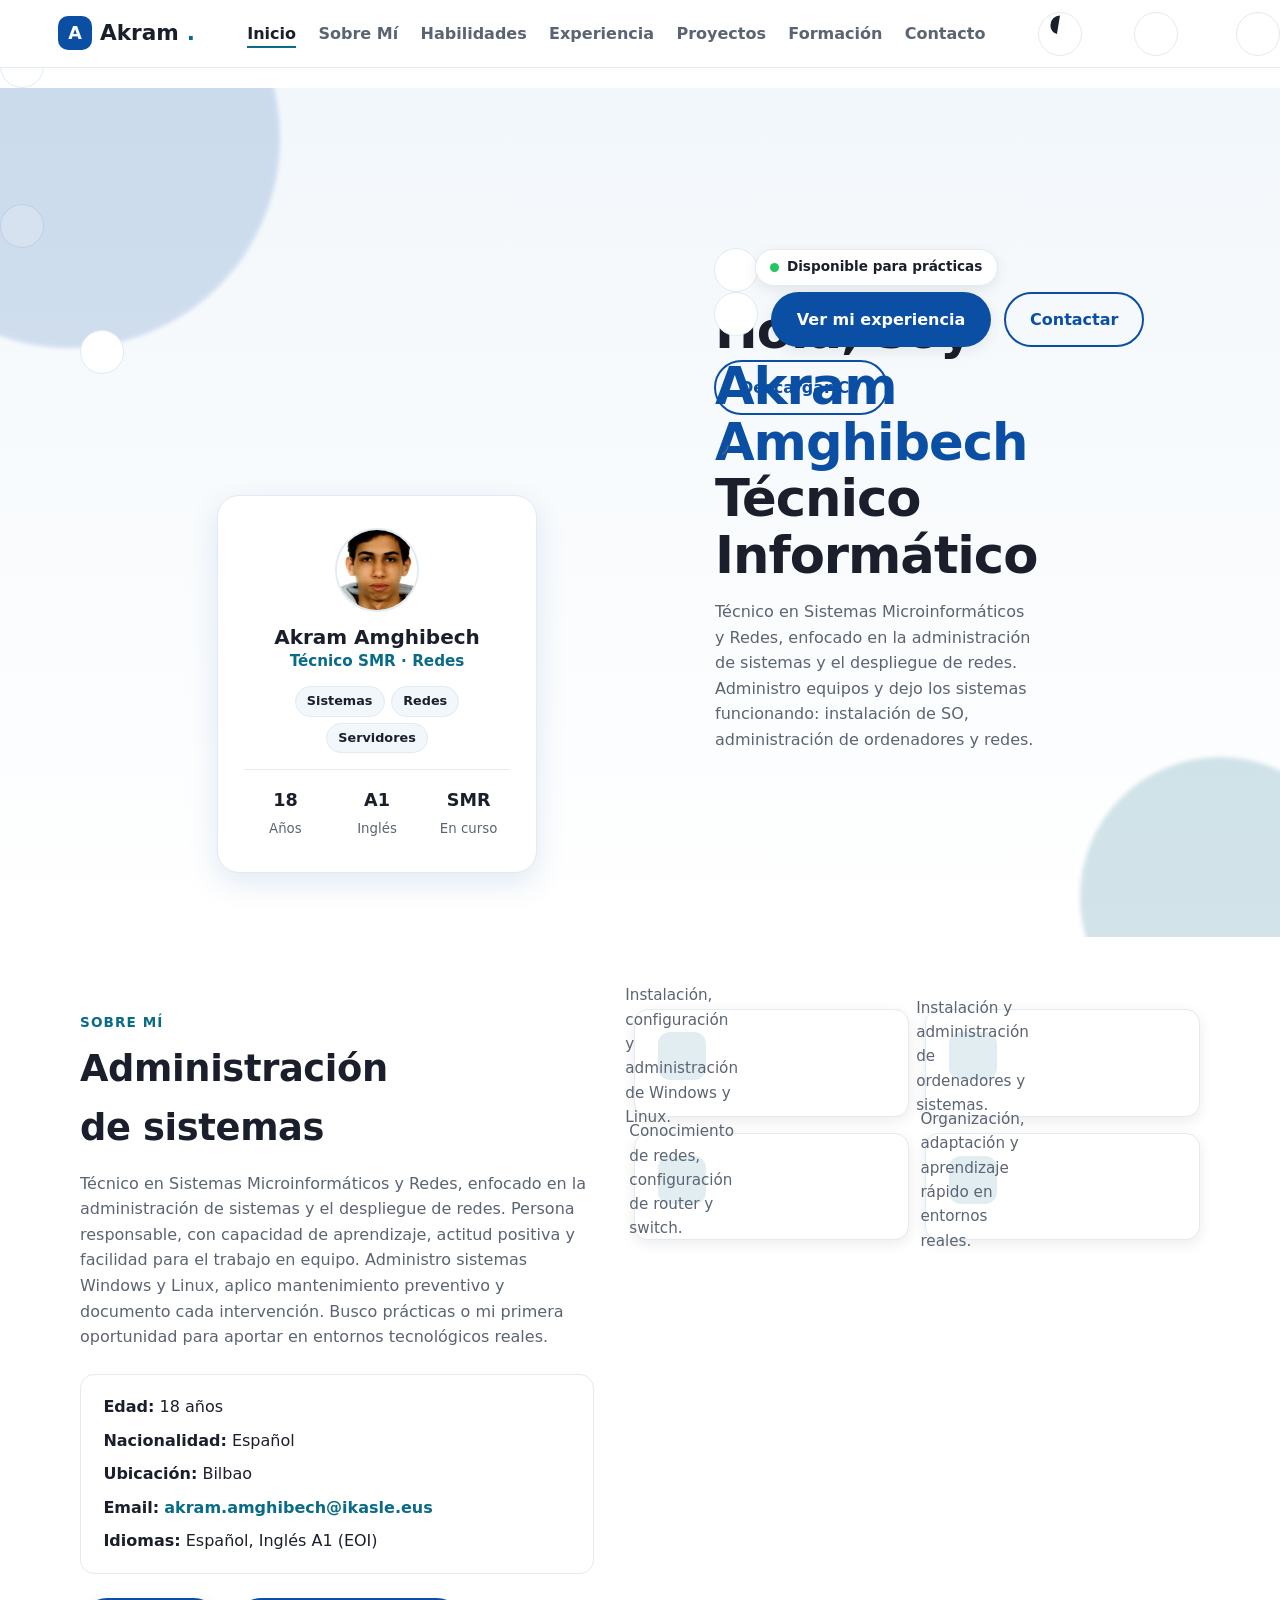
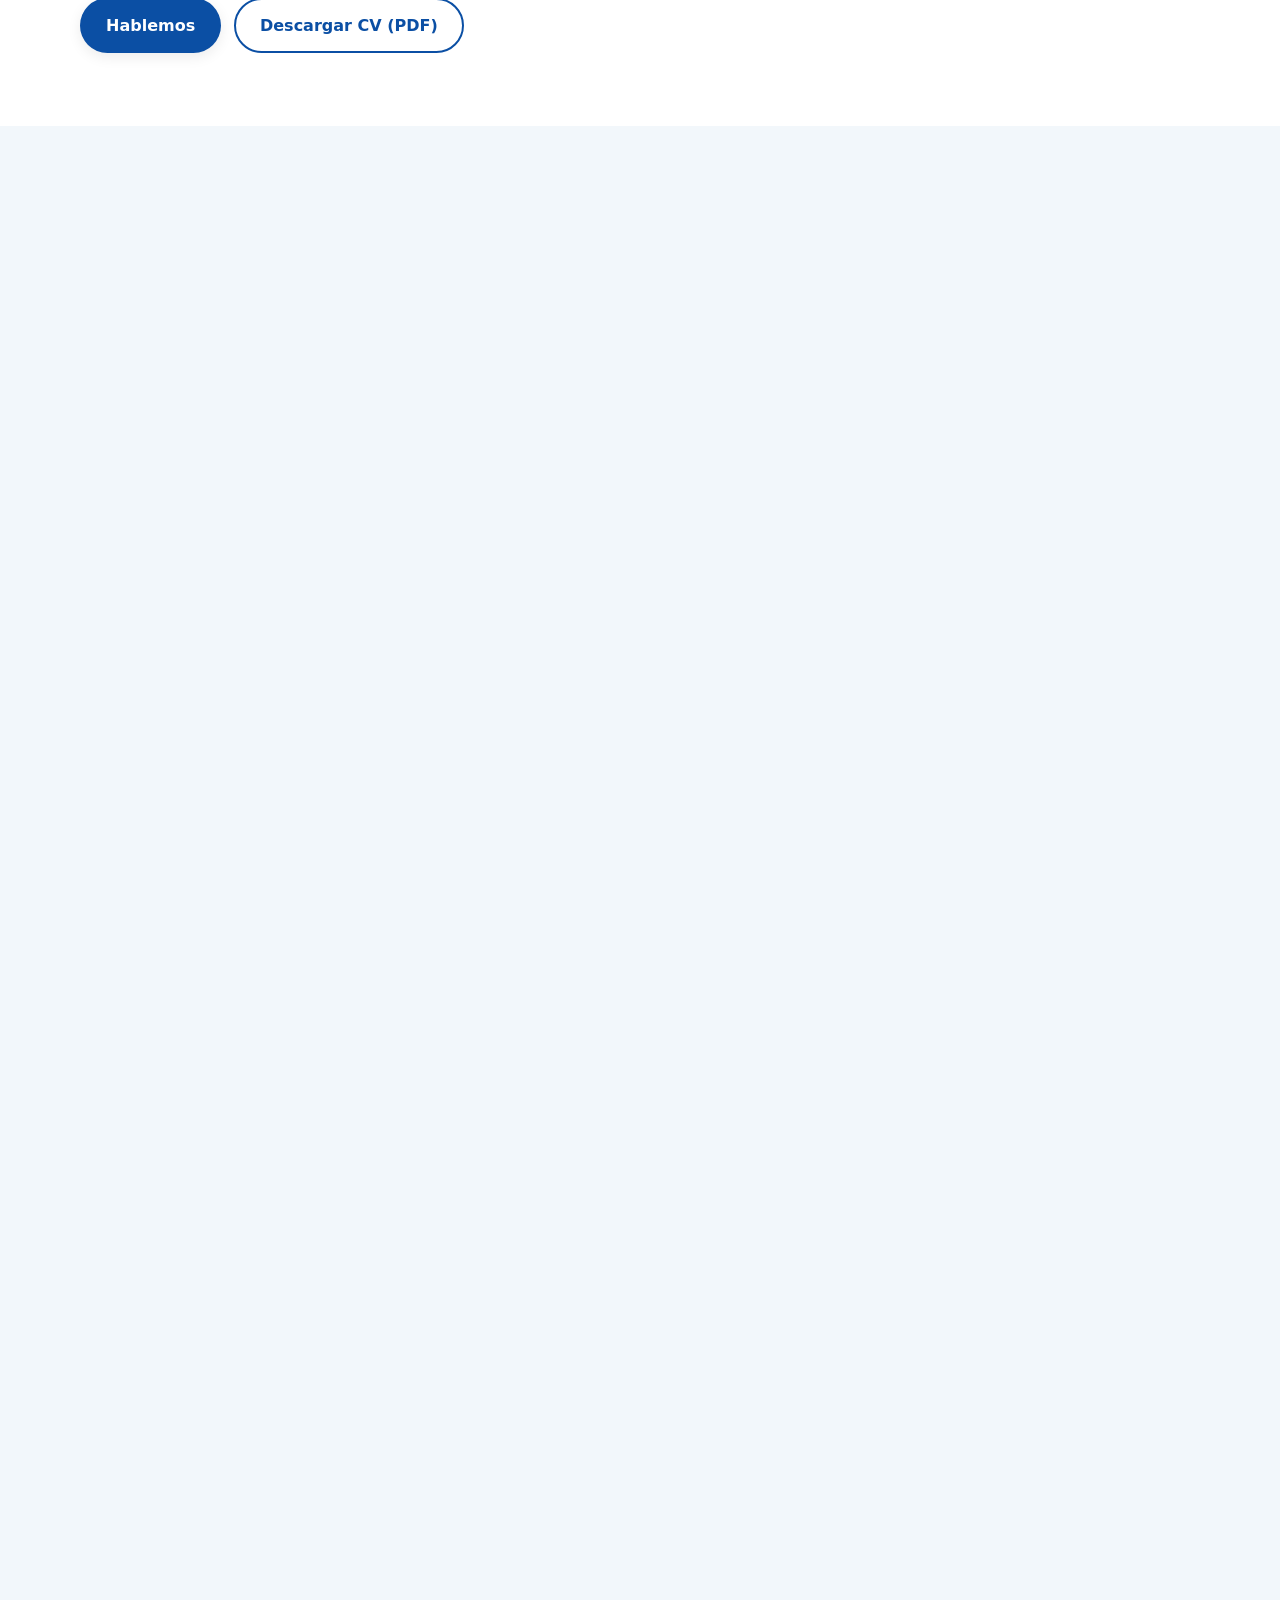
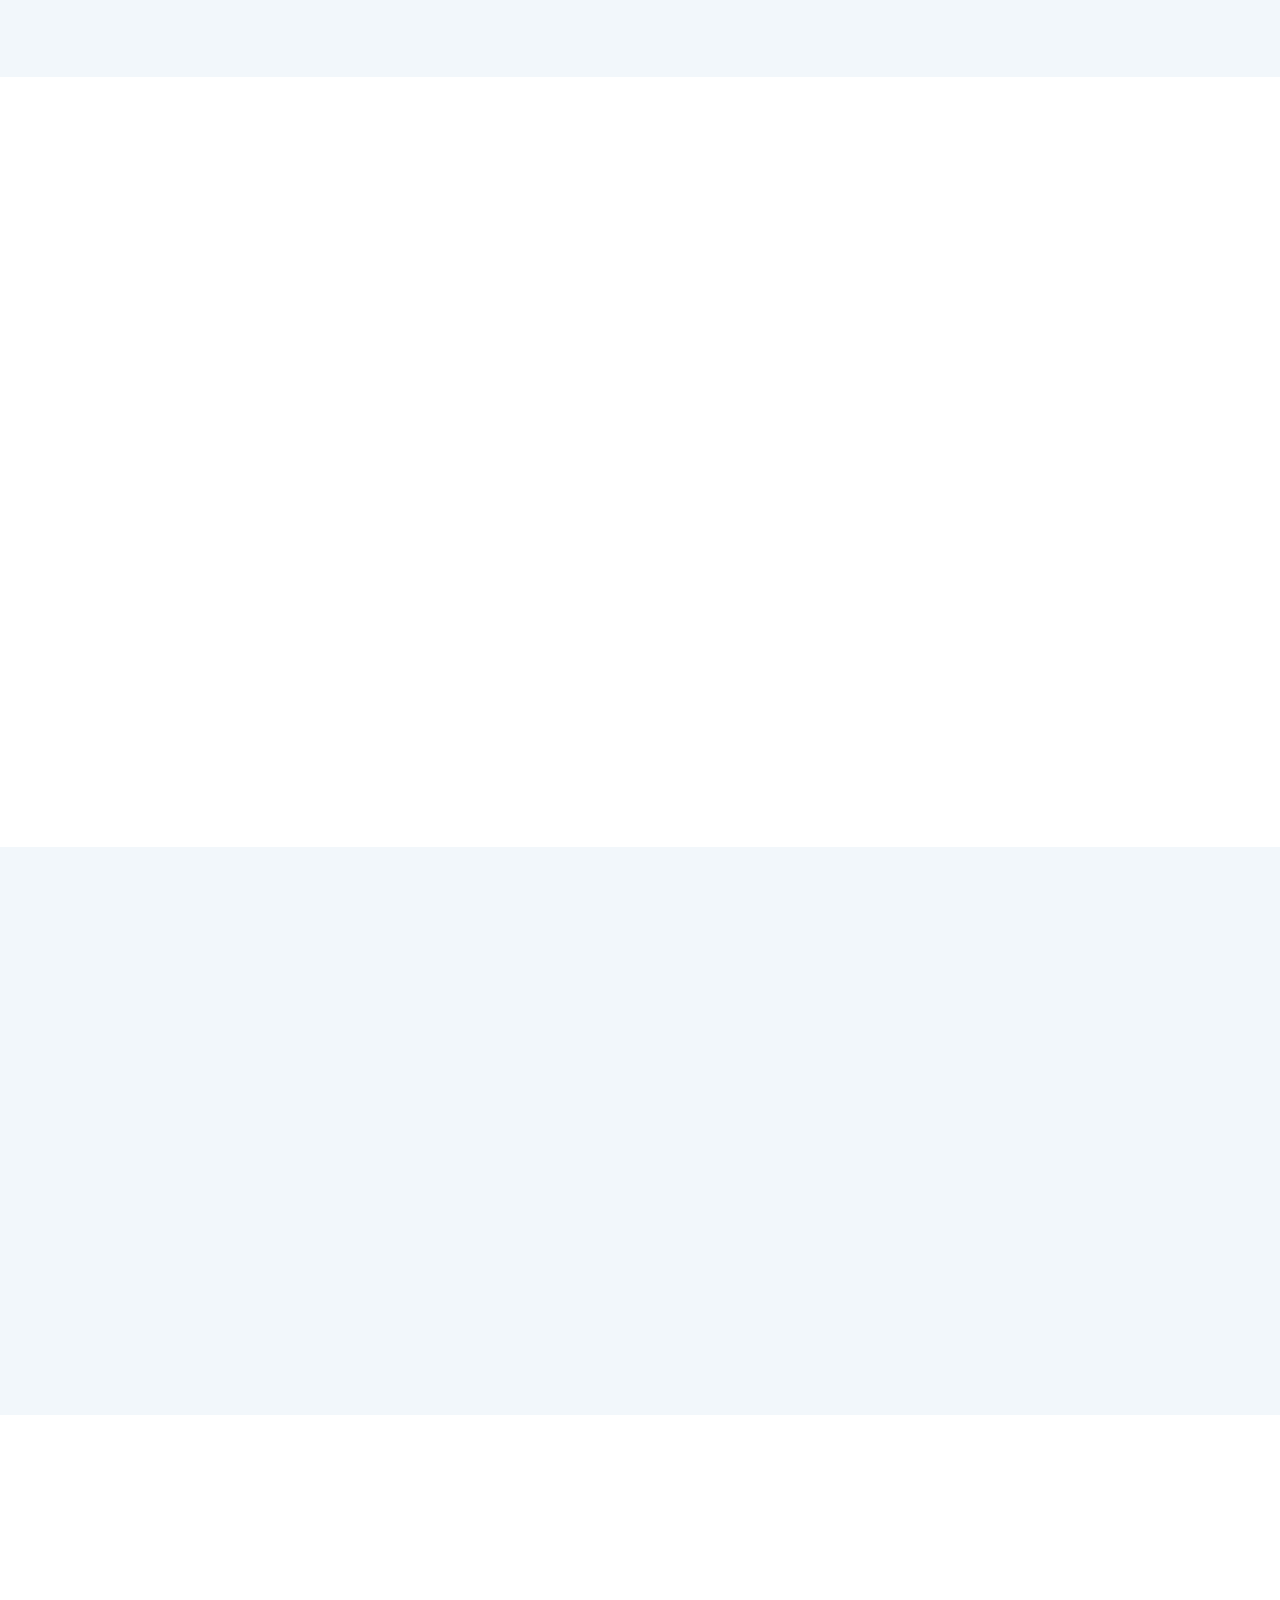
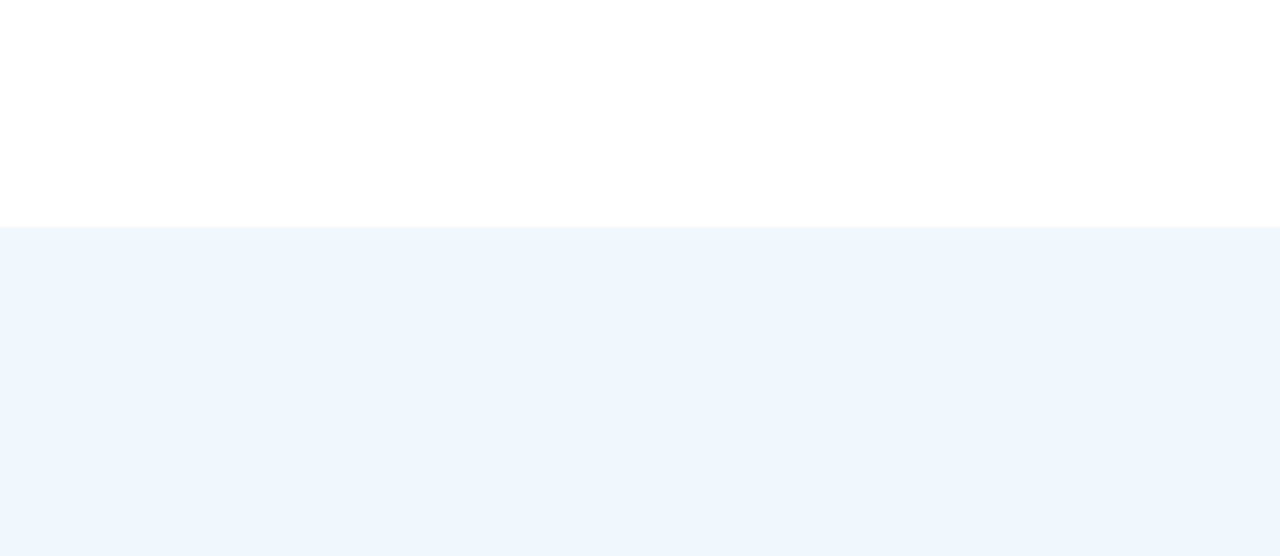
==== commit 549f2d6f: "Update project cards in index.html" ====
--- a/index.html
+++ b/index.html
@@ -411,23 +411,9 @@
         <!-- TODO: cuando publiques cada práctica, apunta cada tarjeta a su repo (https://github.com/akamto/nombre-repo) -->
         <div class="projects-grid">
           <article class="card project">
-            <h4>Administración de sistemas Linux</h4>
-            <p>Scripts y configuraciones: SSH, DNS, DHCP, backups con rsync y servicios web.</p>
-            <a class="project-link" href="https://github.com/akamto?tab=repositories" target="_blank" rel="noopener noreferrer" aria-label="Ver proyectos de Linux en GitHub">Ver en GitHub
-              <svg xmlns="http://www.w3.org/2000/svg" width="14" height="14" viewBox="0 0 24 24" fill="none" stroke="currentColor" stroke-width="2" stroke-linecap="round" stroke-linejoin="round" aria-[...]
-            </a>
-          </article>
-          <article class="card project">
-            <h4>Redes Cisco / Packet Tracer</h4>
-            <p>Topologías con VLANs, direccionamiento IP y enrutamiento. Archivos .pkt y guías.</p>
-            <a class="project-link" href="https://github.com/akamto?tab=repositories" target="_blank" rel="noopener noreferrer" aria-label="Ver proyectos de redes en GitHub">Ver en GitHub
-              <svg xmlns="http://www.w3.org/2000/svg" width="14" height="14" viewBox="0 0 24 24" fill="none" stroke="currentColor" stroke-width="2" stroke-linecap="round" stroke-linejoin="round" aria-[...]
-            </a>
-          </article>
-          <article class="card project">
-            <h4>Windows Server y scripts</h4>
-            <p>Alta de usuarios con PowerShell, GPOs documentadas y copias de seguridad.</p>
-            <a class="project-link" href="https://github.com/akamto?tab=repositories" target="_blank" rel="noopener noreferrer" aria-label="Ver proyectos de Windows Server en GitHub">Ver en GitHub
+            <h4>automatiSSH-server</h4>
+            <p>Configurar SSH de forma visual.</p>
+            <a class="project-link" href="https://github.com/akamto/automatiSSH-server" target="_blank" rel="noopener noreferrer" aria-label="Ver proyectos de Linux en GitHub">Ver en GitHub
               <svg xmlns="http://www.w3.org/2000/svg" width="14" height="14" viewBox="0 0 24 24" fill="none" stroke="currentColor" stroke-width="2" stroke-linecap="round" stroke-linejoin="round" aria-[...]
             </a>
           </article>
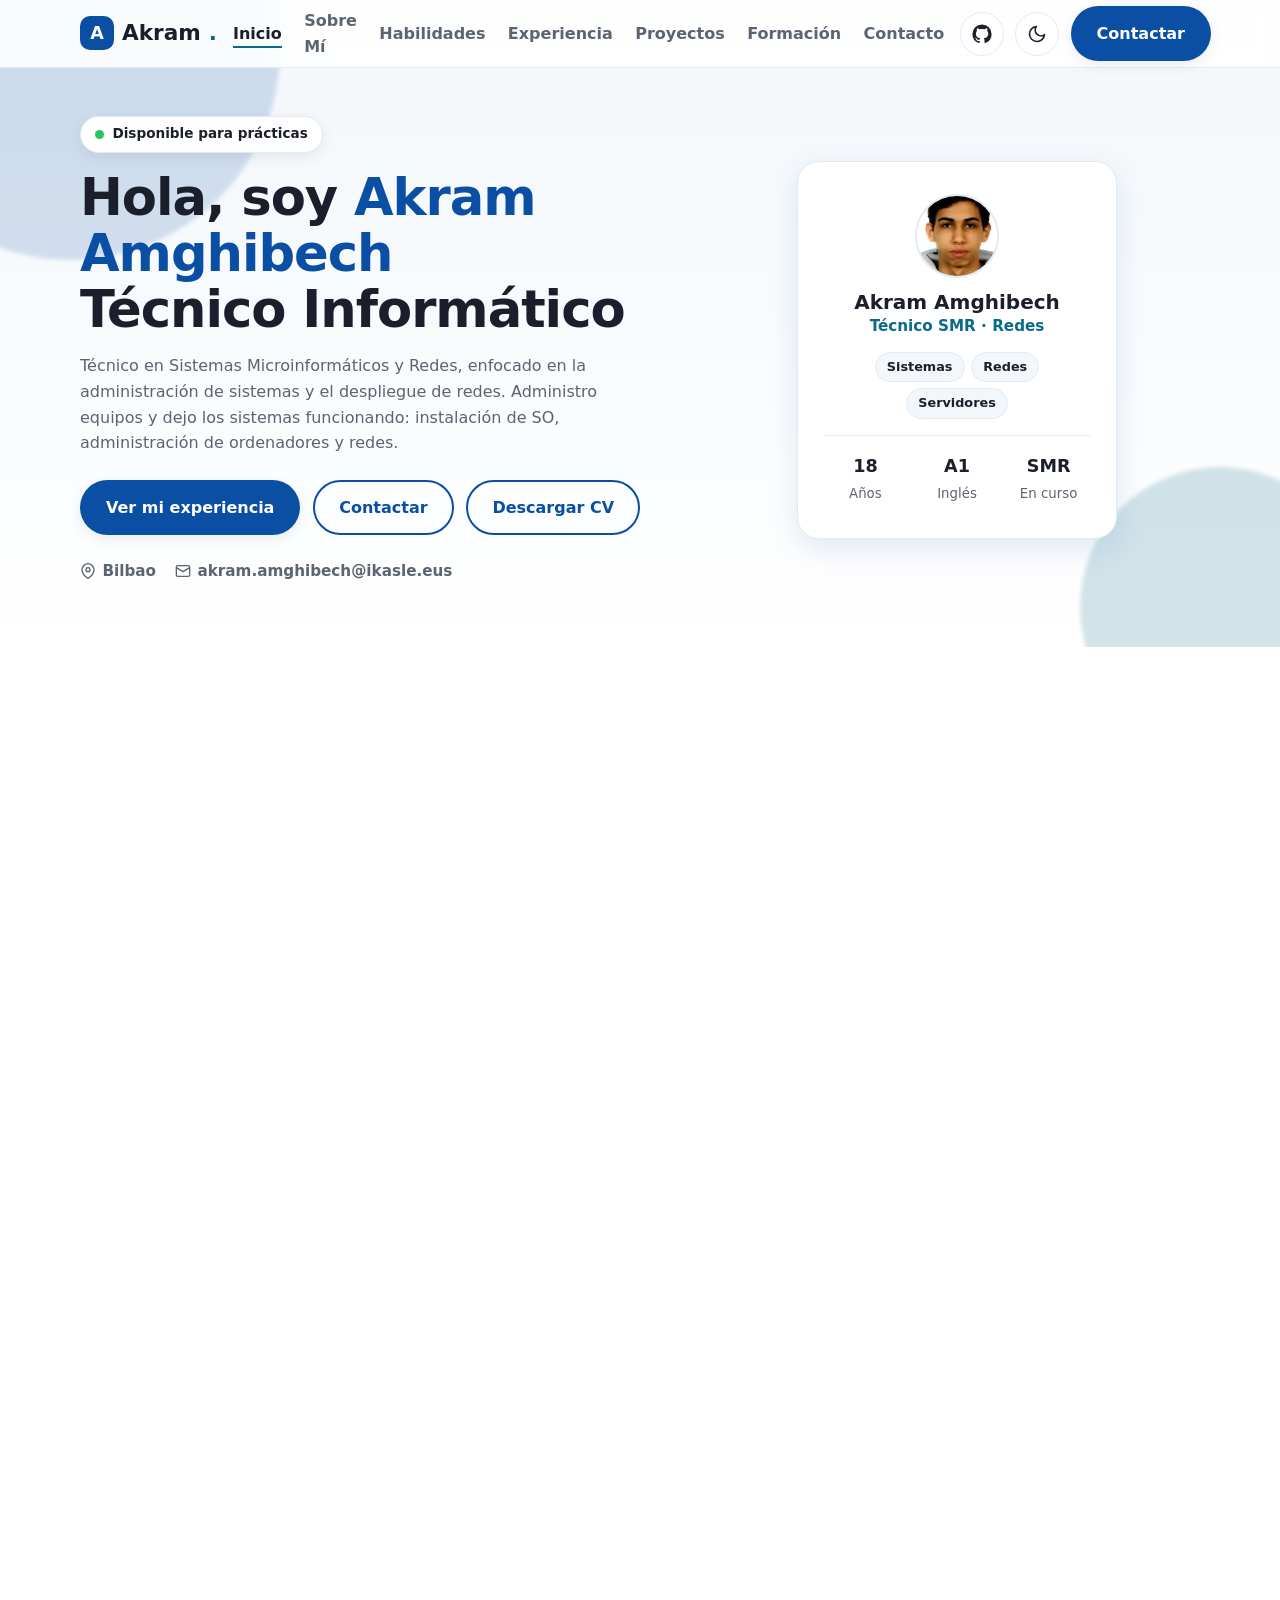
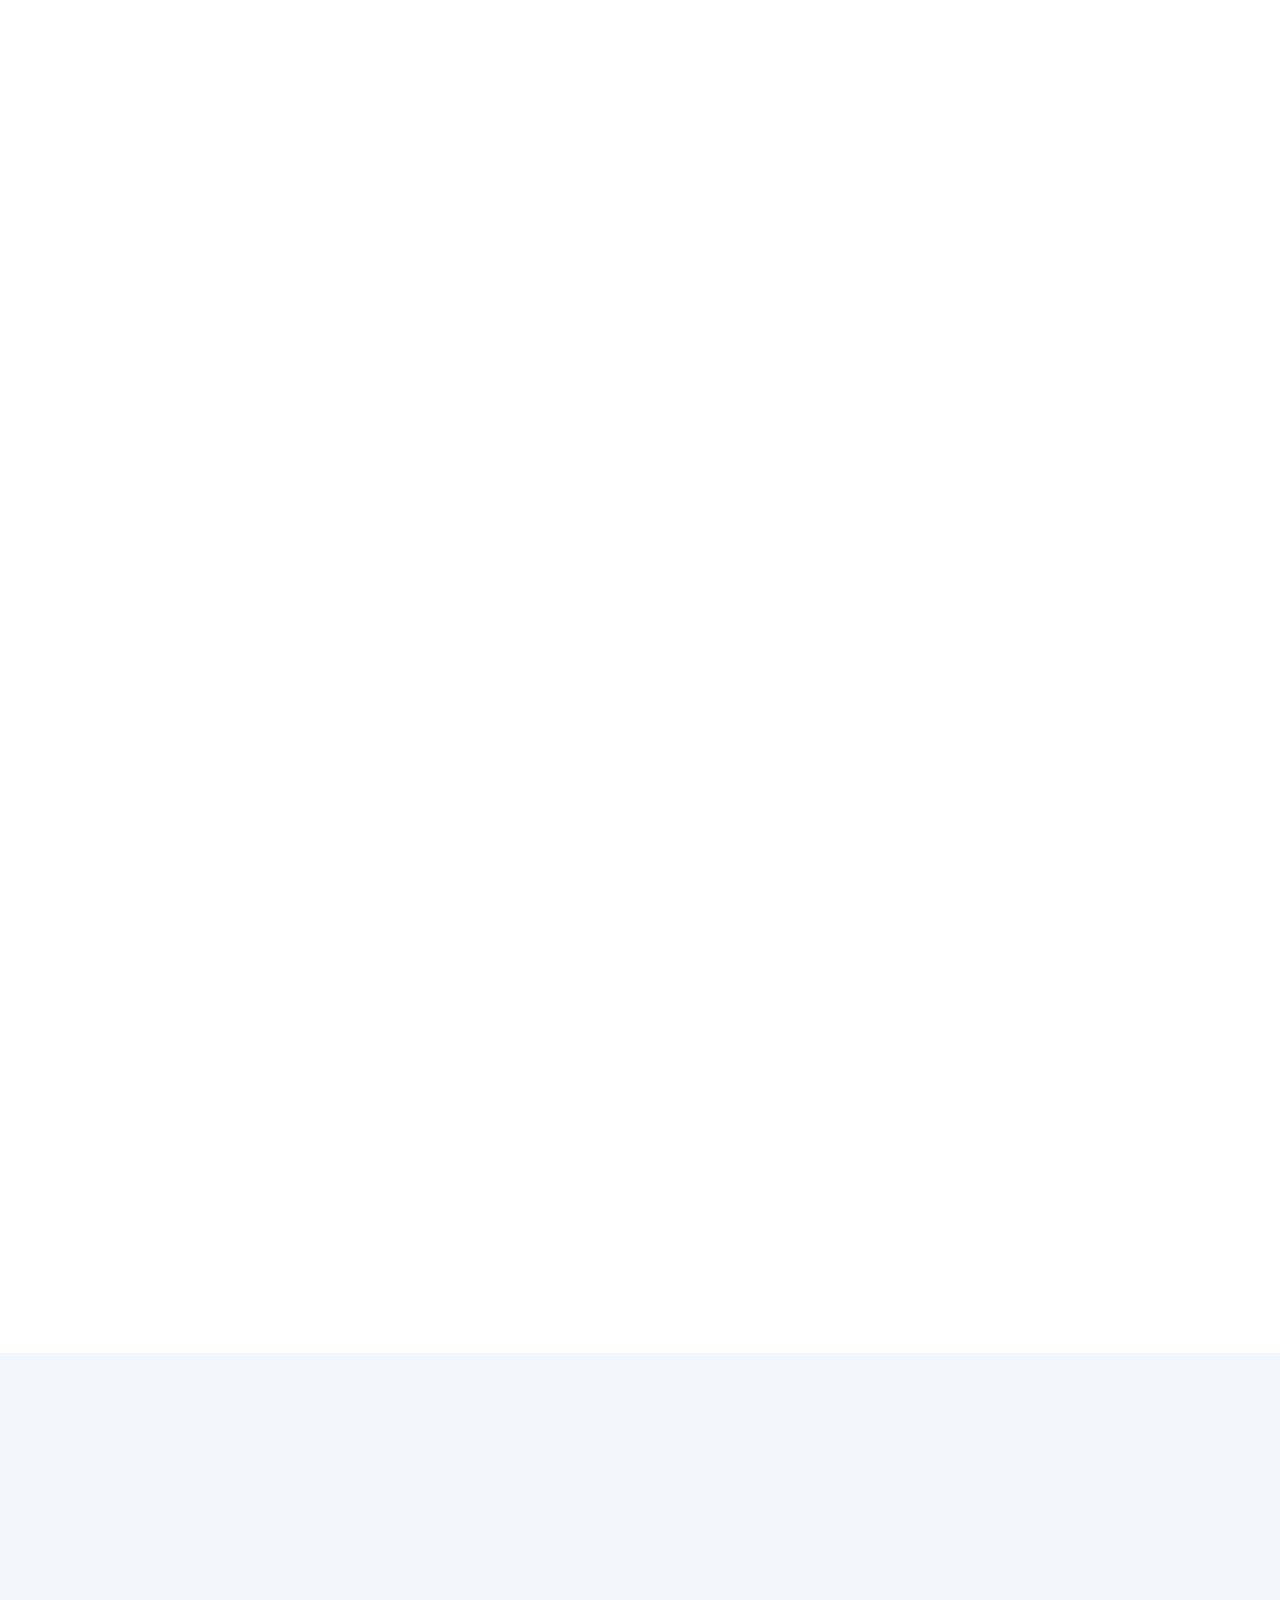
==== commit 2f38f14a: "UI: centrar proyecto unico, LinkedIn akamto, nav tablet y CTA movil" ====
--- a/index.html
+++ b/index.html
@@ -4,7 +4,6 @@
   <!-- Metadatos básicos y SEO -->
   <meta charset="UTF-8" />
   <meta name="viewport" content="width=device-width, initial-scale=1.0" />
-  <meta name="google-site-verification" content="google8554b1d0369ba17b.html" />
   <meta name="description" content="Portfolio de Akram Amghibech, técnico SMR en Bilbao. Administración de sistemas Windows y Linux, redes Cisco. Busco prácticas en Bilbao y alrededores." />
   <meta name="author" content="Akram Amghibech" />
   <meta name="robots" content="index, follow" />
@@ -59,7 +58,7 @@
     "url": "https://akamto.github.io/Portfolio/",
     "sameAs": [
       "https://github.com/akamto",
-      "https://www.linkedin.com/in/akram-amghibech-tohami-880716360/"
+      "https://www.linkedin.com/in/akamto/"
     ],
     "knowsAbout": ["Windows Server", "Linux", "Redes Cisco", "Packet Tracer", "Active Directory", "DNS", "DHCP"]
   }
@@ -107,15 +106,15 @@
       <div class="nav-actions">
         <!-- Código abierto en GitHub -->
         <a href="https://github.com/akamto/Portfolio" target="_blank" rel="noopener noreferrer" class="repo-link" aria-label="Ver código fuente en GitHub" title="Código abierto en GitHub">
-          <svg xmlns="http://www.w3.org/2000/svg" width="20" height="20" viewBox="0 0 24 24" fill="currentColor" aria-hidden="true"><path d="M12 .5A11.5 11.5 0 0 0 .5 12a11.5 11.5 0 0 0 7.86 10.93c.58[...]
+          <svg xmlns="http://www.w3.org/2000/svg" width="20" height="20" viewBox="0 0 24 24" fill="currentColor" aria-hidden="true"><path d="M12 .5A11.5 11.5 0 0 0 .5 12a11.5 11.5 0 0 0 7.86 10.93c.58.1.79-.25.79-.56v-2c-3.2.7-3.87-1.54-3.87-1.54-.53-1.33-1.28-1.69-1.28-1.69-1.05-.72.08-.7.08-.7 1.16.08 1.77 1.19 1.77 1.19 1.03 1.77 2.7 1.26 3.36.96.1-.75.4-1.26.73-1.55-2.55-.29-5.23-1.28-5.23-5.68 0-1.26.45-2.28 1.19-3.09-.12-.29-.52-1.46.11-3.05 0 0 .97-.31 3.18 1.18a11 11 0 0 1 5.8 0c2.2-1.49 3.17-1.18 3.17-1.18.63 1.59.23 2.76.11 3.05.74.81 1.19 1.83 1.19 3.09 0 4.41-2.69 5.38-5.25 5.67.41.36.78 1.06.78 2.14v3.17c0 .31.2.67.8.55A11.5 11.5 0 0 0 23.5 12 11.5 11.5 0 0 0 12 .5z"/></svg>
         </a>
 
         <!-- Botón modo oscuro / claro -->
         <button id="theme-toggle" class="theme-toggle" type="button" aria-label="Cambiar a modo oscuro" title="Cambiar tema">
           <!-- Icono luna (se muestra en modo claro) -->
-          <svg class="icon-moon" xmlns="http://www.w3.org/2000/svg" width="20" height="20" viewBox="0 0 24 24" fill="none" stroke="currentColor" stroke-width="2" stroke-linecap="round" stroke-linejoin[...]
+          <svg class="icon-moon" xmlns="http://www.w3.org/2000/svg" width="20" height="20" viewBox="0 0 24 24" fill="none" stroke="currentColor" stroke-width="2" stroke-linecap="round" stroke-linejoin="round" aria-hidden="true"><path d="M21 12.79A9 9 0 1 1 11.21 3 7 7 0 0 0 21 12.79z"/></svg>
           <!-- Icono sol (se muestra en modo oscuro) -->
-          <svg class="icon-sun" xmlns="http://www.w3.org/2000/svg" width="20" height="20" viewBox="0 0 24 24" fill="none" stroke="currentColor" stroke-width="2" stroke-linecap="round" stroke-linejoin=[...]
+          <svg class="icon-sun" xmlns="http://www.w3.org/2000/svg" width="20" height="20" viewBox="0 0 24 24" fill="none" stroke="currentColor" stroke-width="2" stroke-linecap="round" stroke-linejoin="round" aria-hidden="true"><circle cx="12" cy="12" r="5"/><line x1="12" y1="1" x2="12" y2="3"/><line x1="12" y1="21" x2="12" y2="23"/><line x1="4.22" y1="4.22" x2="5.64" y2="5.64"/><line x1="18.36" y1="18.36" x2="19.78" y2="19.78"/><line x1="1" y1="12" x2="3" y2="12"/><line x1="21" y1="12" x2="23" y2="12"/><line x1="4.22" y1="19.78" x2="5.64" y2="18.36"/><line x1="18.36" y1="5.64" x2="19.78" y2="4.22"/></svg>
         </button>
 
         <a href="#contacto" class="btn btn-primary nav-cta-desktop">Contactar</a>
@@ -155,11 +154,11 @@
           <!-- Datos rápidos de contacto -->
           <ul class="hero-meta">
             <li>
-              <svg xmlns="http://www.w3.org/2000/svg" width="16" height="16" viewBox="0 0 24 24" fill="none" stroke="currentColor" stroke-width="2" aria-hidden="true"><path d="M21 10c0 7-9 13-9 13s-9-[...]
+              <svg xmlns="http://www.w3.org/2000/svg" width="16" height="16" viewBox="0 0 24 24" fill="none" stroke="currentColor" stroke-width="2" aria-hidden="true"><path d="M21 10c0 7-9 13-9 13s-9-6-9-13a9 9 0 0 1 18 0z"/><circle cx="12" cy="10" r="3"/></svg>
               Bilbao
             </li>
             <li>
-              <svg xmlns="http://www.w3.org/2000/svg" width="16" height="16" viewBox="0 0 24 24" fill="none" stroke="currentColor" stroke-width="2" aria-hidden="true"><rect x="2" y="4" width="20" heig[...]
+              <svg xmlns="http://www.w3.org/2000/svg" width="16" height="16" viewBox="0 0 24 24" fill="none" stroke="currentColor" stroke-width="2" aria-hidden="true"><rect x="2" y="4" width="20" height="16" rx="2"/><path d="m22 7-10 6L2 7"/></svg>
               <a href="mailto:akram.amghibech@ikasle.eus?subject=Contacto%20desde%20tu%20portfolio">akram.amghibech@ikasle.eus</a>
             </li>
           </ul>
@@ -215,22 +214,22 @@
         <!-- Servicios que puedo ofrecer -->
         <div class="about-cards">
           <article class="card">
-            <div class="card-icon"><svg xmlns="http://www.w3.org/2000/svg" width="28" height="28" viewBox="0 0 24 24" fill="none" stroke="currentColor" stroke-width="2" stroke-linecap="round" stroke-linej[...]
+            <div class="card-icon"><svg xmlns="http://www.w3.org/2000/svg" width="28" height="28" viewBox="0 0 24 24" fill="none" stroke="currentColor" stroke-width="2" stroke-linecap="round" stroke-linejoin="round" aria-hidden="true"><rect x="2" y="3" width="20" height="14" rx="2"/><line x1="8" y1="21" x2="16" y2="21"/><line x1="12" y1="17" x2="12" y2="21"/></svg></div>
             <h3>Sistemas Operativos</h3>
             <p>Instalación, configuración y administración de Windows y Linux.</p>
           </article>
           <article class="card">
-            <div class="card-icon"><svg xmlns="http://www.w3.org/2000/svg" width="28" height="28" viewBox="0 0 24 24" fill="none" stroke="currentColor" stroke-width="2" stroke-linecap="round" stroke-linej[...]
+            <div class="card-icon"><svg xmlns="http://www.w3.org/2000/svg" width="28" height="28" viewBox="0 0 24 24" fill="none" stroke="currentColor" stroke-width="2" stroke-linecap="round" stroke-linejoin="round" aria-hidden="true"><path d="M14.7 6.3a1 1 0 0 0 0 1.4l1.6 1.6a1 1 0 0 0 1.4 0l3.77-3.77a6 6 0 0 1-7.94 7.94l-6.91 6.91a2.12 2.12 0 0 1-3-3l6.91-6.91a6 6 0 0 1 7.94-7.94l-3.76 3.76z"/></svg></div>
             <h3>Administración y Hardware</h3>
             <p>Instalación y administración de ordenadores y sistemas.</p>
           </article>
           <article class="card">
-            <div class="card-icon"><svg xmlns="http://www.w3.org/2000/svg" width="28" height="28" viewBox="0 0 24 24" fill="none" stroke="currentColor" stroke-width="2" stroke-linecap="round" stroke-linej[...]
+            <div class="card-icon"><svg xmlns="http://www.w3.org/2000/svg" width="28" height="28" viewBox="0 0 24 24" fill="none" stroke="currentColor" stroke-width="2" stroke-linecap="round" stroke-linejoin="round" aria-hidden="true"><path d="M9 17H7A5 5 0 0 1 7 7h2"/><path d="M15 7h2a5 5 0 1 1 0 10h-2"/><line x1="8" y1="12" x2="16" y2="12"/></svg></div>
             <h3>Redes</h3>
             <p>Conocimiento de redes, configuración de router y switch.</p>
           </article>
           <article class="card">
-            <div class="card-icon"><svg xmlns="http://www.w3.org/2000/svg" width="28" height="28" viewBox="0 0 24 24" fill="none" stroke="currentColor" stroke-width="2" stroke-linecap="round" stroke-linej[...]
+            <div class="card-icon"><svg xmlns="http://www.w3.org/2000/svg" width="28" height="28" viewBox="0 0 24 24" fill="none" stroke="currentColor" stroke-width="2" stroke-linecap="round" stroke-linejoin="round" aria-hidden="true"><path d="M17 21v-2a4 4 0 0 0-4-4H5a4 4 0 0 0-4 4v2"/><circle cx="9" cy="7" r="4"/><path d="M23 21v-2a4 4 0 0 0-3-3.87"/><path d="M16 3.13a4 4 0 0 1 0 7.75"/></svg></div>
             <h3>Trabajo en equipo</h3>
             <p>Organización, adaptación y aprendizaje rápido en entornos reales.</p>
           </article>
@@ -248,7 +247,7 @@
         <!-- Habilidades generales más importantes -->
         <div class="skills-grid">
           <article class="card skill-category">
-            <div class="card-icon"><svg xmlns="http://www.w3.org/2000/svg" width="28" height="28" viewBox="0 0 24 24" fill="none" stroke="currentColor" stroke-width="2" stroke-linecap="round" stroke-linej[...]
+            <div class="card-icon"><svg xmlns="http://www.w3.org/2000/svg" width="28" height="28" viewBox="0 0 24 24" fill="none" stroke="currentColor" stroke-width="2" stroke-linecap="round" stroke-linejoin="round" aria-hidden="true"><rect x="2" y="3" width="20" height="14" rx="2"/><line x1="8" y1="21" x2="16" y2="21"/><line x1="12" y1="17" x2="12" y2="21"/></svg></div>
             <h3>Sistemas Operativos</h3>
             <p>Instalación, configuración y administración en entornos reales.</p>
             <div class="chips">
@@ -257,7 +256,7 @@
           </article>
 
           <article class="card skill-category">
-            <div class="card-icon"><svg xmlns="http://www.w3.org/2000/svg" width="28" height="28" viewBox="0 0 24 24" fill="none" stroke="currentColor" stroke-width="2" stroke-linecap="round" stroke-linej[...]
+            <div class="card-icon"><svg xmlns="http://www.w3.org/2000/svg" width="28" height="28" viewBox="0 0 24 24" fill="none" stroke="currentColor" stroke-width="2" stroke-linecap="round" stroke-linejoin="round" aria-hidden="true"><circle cx="18" cy="5" r="3"/><circle cx="6" cy="12" r="3"/><circle cx="18" cy="19" r="3"/><line x1="8.59" y1="13.51" x2="15.42" y2="17.49"/><line x1="15.41" y1="6.51" x2="8.59" y2="10.49"/></svg></div>
             <h3>Redes y Conectividad</h3>
             <p>Montaje y configuración de redes locales.</p>
             <div class="chips">
@@ -266,7 +265,7 @@
           </article>
 
           <article class="card skill-category">
-            <div class="card-icon"><svg xmlns="http://www.w3.org/2000/svg" width="28" height="28" viewBox="0 0 24 24" fill="none" stroke="currentColor" stroke-width="2" stroke-linecap="round" stroke-linej[...]
+            <div class="card-icon"><svg xmlns="http://www.w3.org/2000/svg" width="28" height="28" viewBox="0 0 24 24" fill="none" stroke="currentColor" stroke-width="2" stroke-linecap="round" stroke-linejoin="round" aria-hidden="true"><path d="M14.7 6.3a1 1 0 0 0 0 1.4l1.6 1.6a1 1 0 0 0 1.4 0l3.77-3.77a6 6 0 0 1-7.94 7.94l-6.91 6.91a2.12 2.12 0 0 1-3-3l6.91-6.91a6 6 0 0 1 7.94-7.94l-3.76 3.76z"/></svg></div>
             <h3>Administración de Hardware</h3>
             <p>Administración y mantenimiento de PCs y sistemas.</p>
             <div class="chips">
@@ -275,7 +274,7 @@
           </article>
 
           <article class="card skill-category">
-            <div class="card-icon"><svg xmlns="http://www.w3.org/2000/svg" width="28" height="28" viewBox="0 0 24 24" fill="none" stroke="currentColor" stroke-width="2" stroke-linecap="round" stroke-linej[...]
+            <div class="card-icon"><svg xmlns="http://www.w3.org/2000/svg" width="28" height="28" viewBox="0 0 24 24" fill="none" stroke="currentColor" stroke-width="2" stroke-linecap="round" stroke-linejoin="round" aria-hidden="true"><path d="M21 15a2 2 0 0 1-2 2H7l-4 4V5a2 2 0 0 1 2-2h14a2 2 0 0 1 2 2z"/></svg></div>
             <h3>Idiomas y Competencias</h3>
             <p>Base para trabajar en equipo y seguir aprendiendo.</p>
             <div class="chips">
@@ -288,7 +287,7 @@
         <div class="tech-grid">
           <!-- 1. Linux -->
           <article class="card tech-card">
-            <div class="card-icon"><svg xmlns="http://www.w3.org/2000/svg" width="28" height="28" viewBox="0 0 24 24" fill="none" stroke="currentColor" stroke-width="2" stroke-linecap="round" stroke-linej[...]
+            <div class="card-icon"><svg xmlns="http://www.w3.org/2000/svg" width="28" height="28" viewBox="0 0 24 24" fill="none" stroke="currentColor" stroke-width="2" stroke-linecap="round" stroke-linejoin="round" aria-hidden="true"><polyline points="4 17 10 11 4 5"/><line x1="12" y1="19" x2="20" y2="19"/></svg></div>
             <h3>Linux &amp; Servicios de Sistemas</h3>
             <p>Administración, red y servicios en Linux.</p>
 
@@ -310,7 +309,7 @@
 
           <!-- 2. Windows Server -->
           <article class="card tech-card">
-            <div class="card-icon"><svg xmlns="http://www.w3.org/2000/svg" width="28" height="28" viewBox="0 0 24 24" fill="none" stroke="currentColor" stroke-width="2" stroke-linecap="round" stroke-linej[...]
+            <div class="card-icon"><svg xmlns="http://www.w3.org/2000/svg" width="28" height="28" viewBox="0 0 24 24" fill="none" stroke="currentColor" stroke-width="2" stroke-linecap="round" stroke-linejoin="round" aria-hidden="true"><rect x="3" y="3" width="7" height="7" rx="1"/><rect x="14" y="3" width="7" height="7" rx="1"/><rect x="14" y="14" width="7" height="7" rx="1"/><rect x="3" y="14" width="7" height="7" rx="1"/></svg></div>
             <h3>Windows Server &amp; Infraestructura</h3>
             <p>Servicios empresariales esenciales.</p>
 
@@ -332,7 +331,7 @@
 
           <!-- 3. Redes Cisco -->
           <article class="card tech-card">
-            <div class="card-icon"><svg xmlns="http://www.w3.org/2000/svg" width="28" height="28" viewBox="0 0 24 24" fill="none" stroke="currentColor" stroke-width="2" stroke-linecap="round" stroke-linej[...]
+            <div class="card-icon"><svg xmlns="http://www.w3.org/2000/svg" width="28" height="28" viewBox="0 0 24 24" fill="none" stroke="currentColor" stroke-width="2" stroke-linecap="round" stroke-linejoin="round" aria-hidden="true"><circle cx="12" cy="12" r="10"/><line x1="2" y1="12" x2="22" y2="12"/><path d="M12 2a15.3 15.3 0 0 1 4 10 15.3 15.3 0 0 1-4 10 15.3 15.3 0 0 1-4-10 15.3 15.3 0 0 1 4-10z"/></svg></div>
             <h3>Redes &amp; Cisco / Packet Tracer</h3>
             <p>De fundamentos a tecnologías avanzadas.</p>
 
@@ -413,15 +412,15 @@
           <article class="card project">
             <h4>automatiSSH-server</h4>
             <p>Configurar SSH de forma visual.</p>
-            <a class="project-link" href="https://github.com/akamto/automatiSSH-server" target="_blank" rel="noopener noreferrer" aria-label="Ver proyectos de Linux en GitHub">Ver en GitHub
-              <svg xmlns="http://www.w3.org/2000/svg" width="14" height="14" viewBox="0 0 24 24" fill="none" stroke="currentColor" stroke-width="2" stroke-linecap="round" stroke-linejoin="round" aria-[...]
+            <a class="project-link" href="https://github.com/akamto/automatiSSH-server" target="_blank" rel="noopener noreferrer" aria-label="Ver automatiSSH-server en GitHub">Ver en GitHub
+              <svg xmlns="http://www.w3.org/2000/svg" width="14" height="14" viewBox="0 0 24 24" fill="none" stroke="currentColor" stroke-width="2" stroke-linecap="round" stroke-linejoin="round" aria-hidden="true"><path d="M7 17 17 7"/><path d="M7 7h10v10"/></svg>
             </a>
           </article>
         </div>
 
         <div class="contact-cta">
           <a class="btn btn-primary" href="https://github.com/akamto?tab=repositories" target="_blank" rel="noopener noreferrer me">Ver todo en GitHub</a>
-          <a class="btn btn-outline" href="https://www.linkedin.com/in/akram-amghibech-tohami-880716360/" target="_blank" rel="noopener noreferrer me">Mi LinkedIn</a>
+          <a class="btn btn-outline" href="https://www.linkedin.com/in/akamto/" target="_blank" rel="noopener noreferrer me">Mi LinkedIn</a>
         </div>
       </div>
     </section>
@@ -462,15 +461,15 @@
         <!-- Tarjetas de contacto directo (funcionan sin backend) -->
         <div class="contact-grid">
           <a class="contact-item" href="mailto:akram.amghibech@ikasle.eus?subject=Contacto%20desde%20tu%20portfolio">
-            <span class="contact-icon"><svg xmlns="http://www.w3.org/2000/svg" width="24" height="24" viewBox="0 0 24 24" fill="none" stroke="currentColor" stroke-width="2" stroke-linecap="round" stro[...]
+            <span class="contact-icon"><svg xmlns="http://www.w3.org/2000/svg" width="24" height="24" viewBox="0 0 24 24" fill="none" stroke="currentColor" stroke-width="2" stroke-linecap="round" stroke-linejoin="round" aria-hidden="true"><rect x="2" y="4" width="20" height="16" rx="2"/><path d="m22 7-10 6L2 7"/></svg></span>
             <span><strong>Email</strong><small>akram.amghibech@ikasle.eus</small></span>
           </a>
           <a class="contact-item" href="cv-akram-amghibech.pdf" download>
-            <span class="contact-icon"><svg xmlns="http://www.w3.org/2000/svg" width="24" height="24" viewBox="0 0 24 24" fill="none" stroke="currentColor" stroke-width="2" stroke-linecap="round" stro[...]
+            <span class="contact-icon"><svg xmlns="http://www.w3.org/2000/svg" width="24" height="24" viewBox="0 0 24 24" fill="none" stroke="currentColor" stroke-width="2" stroke-linecap="round" stroke-linejoin="round" aria-hidden="true"><path d="M21 15v4a2 2 0 0 1-2 2H5a2 2 0 0 1-2-2v-4"/><polyline points="7 10 12 15 17 10"/><line x1="12" y1="15" x2="12" y2="3"/></svg></span>
             <span><strong>Currículum</strong><small>Descargar CV en PDF</small></span>
           </a>
           <div class="contact-item">
-            <span class="contact-icon"><svg xmlns="http://www.w3.org/2000/svg" width="24" height="24" viewBox="0 0 24 24" fill="none" stroke="currentColor" stroke-width="2" stroke-linecap="round" stro[...]
+            <span class="contact-icon"><svg xmlns="http://www.w3.org/2000/svg" width="24" height="24" viewBox="0 0 24 24" fill="none" stroke="currentColor" stroke-width="2" stroke-linecap="round" stroke-linejoin="round" aria-hidden="true"><path d="M21 10c0 7-9 13-9 13s-9-6-9-13a9 9 0 0 1 18 0z"/><circle cx="12" cy="10" r="3"/></svg></span>
             <span><strong>Ubicación</strong><small>Bilbao, España</small></span>
           </div>
         </div>
@@ -492,13 +491,13 @@
         <!-- Redes sociales con SVG (sin librerías) -->
         <div class="social">
           <a href="mailto:akram.amghibech@ikasle.eus" aria-label="Email">
-            <svg xmlns="http://www.w3.org/2000/svg" width="18" height="18" viewBox="0 0 24 24" fill="none" stroke="currentColor" stroke-width="2" aria-hidden="true"><rect x="2" y="4" width="20" height[...]
+            <svg xmlns="http://www.w3.org/2000/svg" width="18" height="18" viewBox="0 0 24 24" fill="none" stroke="currentColor" stroke-width="2" aria-hidden="true"><rect x="2" y="4" width="20" height="16" rx="2"/><path d="m22 7-10 6L2 7"/></svg>
           </a>
-          <a href="https://www.linkedin.com/in/akram-amghibech-tohami-880716360/" target="_blank" rel="noopener noreferrer me" aria-label="LinkedIn">
-            <svg xmlns="http://www.w3.org/2000/svg" width="18" height="18" viewBox="0 0 24 24" fill="currentColor" aria-hidden="true"><path d="M20.45 20.45h-3.55v-5.57c0-1.33-.03-3.04-1.85-3.04-1.86 0[...]
+          <a href="https://www.linkedin.com/in/akamto/" target="_blank" rel="noopener noreferrer me" aria-label="LinkedIn">
+            <svg xmlns="http://www.w3.org/2000/svg" width="18" height="18" viewBox="0 0 24 24" fill="currentColor" aria-hidden="true"><path d="M20.45 20.45h-3.55v-5.57c0-1.33-.03-3.04-1.85-3.04-1.86 0-2.14 1.45-2.14 2.94v5.67H9.35V9h3.41v1.56h.05c.47-.9 1.63-1.85 3.36-1.85 3.6 0 4.27 2.37 4.27 5.46v6.28zM5.34 7.43a2.06 2.06 0 1 1 0-4.12 2.06 2.06 0 0 1 0 4.12zM7.12 20.45H3.56V9h3.56v11.45z"/></svg>
           </a>
           <a href="https://github.com/akamto" target="_blank" rel="noopener noreferrer me" aria-label="GitHub">
-            <svg xmlns="http://www.w3.org/2000/svg" width="18" height="18" viewBox="0 0 24 24" fill="currentColor" aria-hidden="true"><path d="M12 .5A11.5 11.5 0 0 0 .5 12a11.5 11.5 0 0 0 7.86 10.93c.[...]
+            <svg xmlns="http://www.w3.org/2000/svg" width="18" height="18" viewBox="0 0 24 24" fill="currentColor" aria-hidden="true"><path d="M12 .5A11.5 11.5 0 0 0 .5 12a11.5 11.5 0 0 0 7.86 10.93c.58.1.79-.25.79-.56v-2c-3.2.7-3.87-1.54-3.87-1.54-.53-1.33-1.28-1.69-1.28-1.69-1.05-.72.08-.7.08-.7 1.16.08 1.77 1.19 1.77 1.19 1.03 1.77 2.7 1.26 3.36.96.1-.75.4-1.26.73-1.55-2.55-.29-5.23-1.28-5.23-5.68 0-1.26.45-2.28 1.19-3.09-.12-.29-.52-1.46.11-3.05 0 0 .97-.31 3.18 1.18a11 11 0 0 1 5.8 0c2.2-1.49 3.17-1.18 3.17-1.18.63 1.59.23 2.76.11 3.05.74.81 1.19 1.83 1.19 3.09 0 4.41-2.69 5.38-5.25 5.67.41.36.78 1.06.78 2.14v3.17c0 .31.2.67.8.55A11.5 11.5 0 0 0 23.5 12 11.5 11.5 0 0 0 12 .5z"/></svg>
           </a>
         </div>
       </div>
@@ -531,10 +530,10 @@
   </footer>
 
   <!-- Botón volver arriba: oculto hasta 600px de scroll (lo gestiona initHeader en script.js) -->
-  <button id="back-top" type="button" aria-label="Volver arriba" title="Volver arriba"><svg xmlns="http://www.w3.org/2000/svg" width="20" height="20" viewBox="0 0 24 24" fill="none" stroke="currentColor" stroke-width="2" stroke-linecap="round" stroke-linej[...]
+  <button id="back-top" type="button" aria-label="Volver arriba" title="Volver arriba"><svg xmlns="http://www.w3.org/2000/svg" width="20" height="20" viewBox="0 0 24 24" fill="none" stroke="currentColor" stroke-width="2.5" stroke-linecap="round" stroke-linejoin="round" aria-hidden="true"><path d="M12 19V5"/><path d="m5 12 7-7 7 7"/></svg></button>
 
   <!-- Sin JS: muestra el contenido (.reveal visible), menú en línea y oculta controles que dependen de JS -->
-  <noscript><style>.reveal{opacity:1 !important;transform:none !important}.nav-menu{position:static;transform:none;visibility:visible;height:auto;width:auto;flex-direction:row;flex-wrap:wrap;border:0;[...]</style></noscript>
+  <noscript><style>.reveal{opacity:1 !important;transform:none !important}.nav-menu{position:static;transform:none;visibility:visible;height:auto;width:auto;flex-direction:row;flex-wrap:wrap;border:0;box-shadow:none;padding:0}.nav-toggle,.theme-toggle,.repo-link,#back-top,.nav-overlay{display:none}</style></noscript>
 
   <!-- Solo JS puro, defer = se ejecuta tras parsear el HTML sin bloquear el render -->
   <script src="script.js" defer></script>
--- a/style.css
+++ b/style.css
@@ -730,21 +730,6 @@
   padding-top: 0.5rem;
 }
 
-.lang-badge {
-  display: inline-block;
-  align-self: flex-start;
-  font-size: 0.82rem;
-  font-weight: 800;
-  color: var(--acento);
-  background: rgba(10, 107, 136, 0.14);
-  background: color-mix(in srgb, var(--acento) 14%, transparent);
-  border: 1px solid var(--acento);
-  border-color: color-mix(in srgb, var(--acento) 40%, transparent);
-  padding: 0.35rem 0.8rem;
-  border-radius: 999px;
-  margin-bottom: 0.8rem;
-}
-
 .chips {
   display: flex;
   flex-wrap: wrap;
@@ -892,6 +877,12 @@
 .projects-grid {
   display: grid;
   gap: 1rem;
+  justify-items: center;
+}
+
+.projects-grid .project {
+  width: min(100%, 42rem);
+  text-align: center;
 }
 
 .project-tag {
@@ -1151,6 +1142,21 @@
   }
 }
 
+/* Tablet 861-1023px: 7 enlaces + acciones no caben con gap 1.4rem */
+@media (min-width: 861px) and (max-width: 1023px) {
+  .nav-menu {
+    gap: 0.8rem;
+  }
+
+  .nav-link {
+    font-size: 0.9rem;
+  }
+
+  .nav-actions .btn {
+    padding: 0.7rem 1.1rem;
+  }
+}
+
 /* Desktop grande: 3 columnas para grids densos (en tablet iban apretados) */
 @media (min-width: 1024px) {
   .tech-grid {
@@ -1169,6 +1175,12 @@
   .contact-grid {
     grid-template-columns: repeat(3, 1fr);
   }
+}
+
+/* Grid con una sola tarjeta (ej. 1 proyecto): una columna para que
+   no caiga en la primera de 2-3 y se quede a la izquierda */
+.projects-grid:has(> :only-child) {
+  grid-template-columns: 1fr;
 }
 
 /* Overlay para cerrar el menú móvil al tocar fuera */
@@ -1200,6 +1212,11 @@
   .nav-cta-mobile {
     display: block;
     margin-top: 0.6rem;
+  }
+
+  .nav-cta-mobile .btn {
+    display: block;
+    text-align: center;
   }
 
   .nav-menu {
